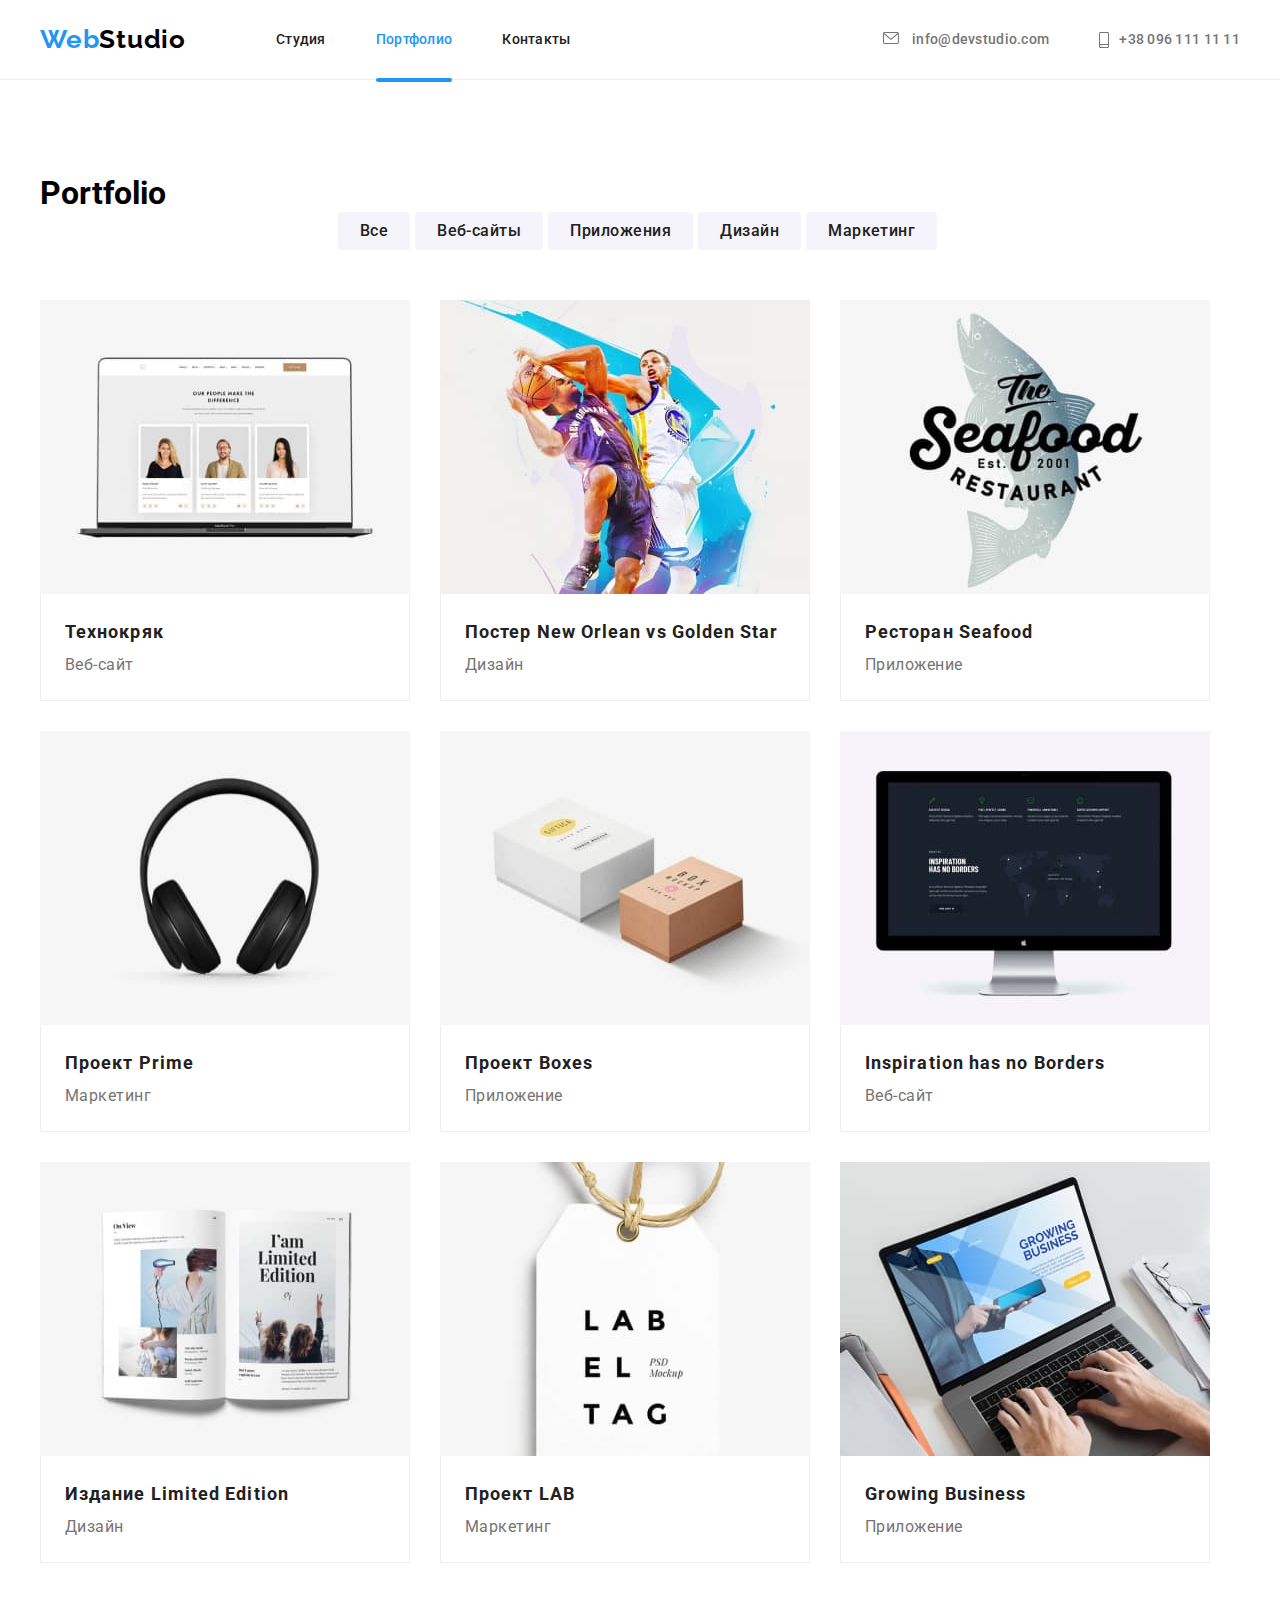
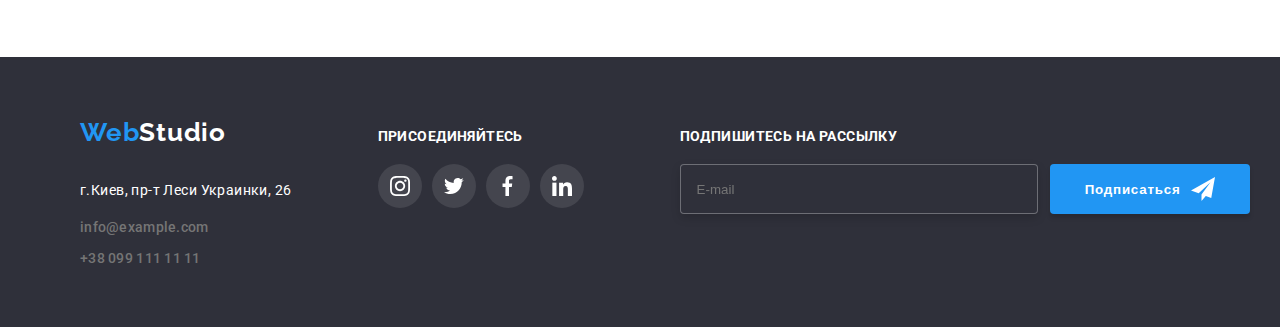
==== portfolio.html @ 1790fd7d "hw-7" ====
<!DOCTYPE html>
<html lang="ru">

<head>
    <meta charset="UTF-8">
    <meta http-equiv="X-UA-Compatible" content="IE=edge">
    <meta name="viewport" content="width=device-width, initial-scale=1.0">
    <title>Portfolio</title>
    <link rel="preconnect" href="https://fonts.gstatic.com">
    <link href="https://fonts.googleapis.com/css2?family=Raleway:wght@700&family=Roboto:wght@400;500;700&display=swap"
        rel="stylesheet">
    <link rel="stylesheet" href="https://cdnjs.cloudflare.com/ajax/libs/modern-normalize/1.1.0/modern-normalize.min.css"
        integrity="sha512-wpPYUAdjBVSE4KJnH1VR1HeZfpl1ub8YT/NKx4PuQ5NmX2tKuGu6U/JRp5y+Y8XG2tV+wKQpNHVUX03MfMFn9Q=="
        crossorigin="anonymous" referrerpolicy="no-referrer" />
    <link rel="stylesheet" href="./css/styles.css">

</head>

<body>
    <!--HEADER-->
    <header class="page-header">
        <div class="container header-container">
            <nav class="navigation">
                <a class="logo link" href="./">Web<span class="logo-header-part-2">Studio</span>
                </a>

                <ul class="menu-list list">
                    <li class="menu-item">
                        <a class="menu-link link" href="./index.html">Студия</a>
                    </li>

                    <li class="menu-item">
                        <a class="menu-link current link" href="./">Портфолио</a>
                    </li>

                    <li class="menu-item">
                        <a class="menu-link link" href="./">Контакты</a>
                    </li>
                </ul>
            </nav>


            <ul class="menu-list list">
                <li class="menu-item">
                    <a class="mail-link link" href="mailto:info@devstudio.com">
                        <svg class="mail-link-svg" width=16px height=12px>
                            <use href="./images/sprite.svg#icon-hr-envelope">
                            </use>
                        </svg> info@devstudio.com
                    </a>
                </li>

                <li class="menu-item">
                    <a class="tel-link link" href="tel:+380961111111">
                        <svg class="tel-link-svg" width=10px height=16px>
                            <use href="./images/sprite.svg#icon-hr-smartphone">
                            </use>
                        </svg>+38 096 111 11 11
                    </a>
                </li>
            </ul>
        </div>
    </header>

    <main>

        <section class="portfolio">
            <div class="container">
                <h1 class="visually hidden">Portfolio</h1>
                <div class="portfolio-buttons">
                    <ul class="portfolio-buttons-all list">
                        <li>
                            <button class="porfolio-buttons-item" type="button">Все
                            </button>
                        </li>

                        <li>
                            <button class="porfolio-buttons-item" type="button">Веб-сайты
                            </button>
                        </li>

                        <li>
                            <button class="porfolio-buttons-item" type="button">Приложения
                            </button>
                        </li>

                        <li>
                            <button class="porfolio-buttons-item" type="button">Дизайн
                            </button>
                        </li>

                        <li>
                            <button class="porfolio-buttons-item" type="button">Маркетинг
                            </button>
                        </li>

                    </ul>
                </div>

                <div class="portfolio-projects">
                    <ul class="portfolio-projects-all list">
                        <li class="portfolio-projects-item">
                            <a href="#" class="portfolio-projects-link link">
                                <div class="portfolio-projects-img-wrapper">
                                    <img src="./images/portfolio-1.jpg" alt="Веб-сайт Технокряк (фото троих учасников команды отображается на экране 
                                    планшета)" width="370" height="294">
                                    <p class="overlay">Научно-технологический комплекс, охватывающий все процессы от
                                        фундаментальных научных исследований, опытного производства
                                        до реализации.
                                    </p>
                                </div>
                                <div class="portfolio-text">
                                    <h2 class="portfolio-name">Технокряк</h2>
                                    <p class="portfolio-type">Веб-сайт</p>
                                </div>
                            </a>
                        </li>

                        <li class="portfolio-projects-item">
                            <a href="#" class="portfolio-projects-link link">
                                <div class="portfolio-projects-img-wrapper">
                                    <img src="./images/portfolio-2.jpg" alt="Постер New Orlean vs Golden Star - 
                                    два игрока играют в баскетбол" width="370" height="294">
                                    <p class="overlay">The Golden State Warriors swept the New Orleans Pelicans in the
                                        first round of the playoffs, defeated Memphis Grizzlies in six games
                                        in the second round, and dispatched Houston Rockets in five games
                                        in the Western Conference Finals. The Warriors advanced to their
                                        first NBA Finals since 1975.
                                    </p>
                                </div>
                                <div class="portfolio-text">
                                    <h2 class="portfolio-name">Постер New Orlean vs Golden Star</h2>
                                    <p class="portfolio-type">Дизайн</p>
                                </div>
                            </a>
                        </li>

                        <li class="portfolio-projects-item">
                            <a href="#" class="portfolio-projects-link link">
                                <div class="portfolio-projects-img-wrapper">
                                    <img src="./images/portfolio-3.jpg" alt="Логотип ресторана Seafood - рыба с надписью названия 
                                    ресторана" width="370" height="294">
                                    <p class="overlay"> Welcome to Egersund Seafood.
                                        Egersund Group is one of the largest fish companies in
                                        Norway. We work since 1921, and the first delivery of fish to
                                        Ukraine took place in 1996.
                                    </p>
                                </div>
                                <div class="portfolio-text">
                                    <h2 class="portfolio-name">Ресторан Seafood</h2>
                                    <p class="portfolio-type">Приложение</p>
                                </div>
                            </a>
                        </li>

                        <li class="portfolio-projects-item">
                            <a href="#" class="portfolio-projects-link link">
                                <div class="portfolio-projects-img-wrapper">
                                    <img src="./images/portfolio-4.jpg" alt="Черные наушники" width="370" height="294">
                                    <p class="overlay">The word prime can be used to describe something
                                        as the most important or most relevant among other similar things,
                                        like a prime example or a prime suspect.
                                    </p>
                                </div>
                                <div class="portfolio-text">
                                    <h2 class="portfolio-name">Проект Prime</h2>
                                    <p class="portfolio-type">Маркетинг</p>
                                </div>
                            </a>
                        </li>

                        <li class="portfolio-projects-item">
                            <a href="#" class="portfolio-projects-link link">
                                <div class="portfolio-projects-img-wrapper">
                                    <img src="./images/portfolio-5.jpg" alt="Две коробки с надписями" width="370"
                                        height="294">
                                    <p class="overlay"> A box (plural: boxes) is a type of container or rectangular
                                        prism used for the storage or transportation of its contents.
                                        The size of a box may vary, from the very smallest (such as a matchbox) to
                                        the size of a large appliance, and can be used for a variety of purposes
                                        ranging from the functional to the decorative.
                                        Boxes may be made of a variety of typically durable materials, such as wood
                                        and metal, though common non-durable materials include corrugated fiberboard
                                        and paperboard. Corrugated metal boxes are commonly used as shipping containers.
                                        Boxes made of cardboard can be degraded and therefore are not bad for the
                                        environment.
                                    </p>
                                </div>
                                <div class="portfolio-text">
                                    <h2 class="portfolio-name">Проект Boxes</h2>
                                    <p class="portfolio-type">Приложение</p>
                                </div>
                            </a>
                        </li>

                        <li class="portfolio-projects-item">
                            <a href="#" class="portfolio-projects-link link">
                                <div class="portfolio-projects-img-wrapper">
                                    <img src="./images/portfolio-6.jpg" alt="Страница сайта Inspiration has no Borders
                                        на макбуке" width="370" height="294">
                                    <p class="overlay">Inspiration (noun) - someone or something that gives you ideas
                                        for
                                        doing something. She has been an inspiration to us all (= a good example for
                                        all).

                                    </p>
                                </div>
                                <div class=" portfolio-text">
                                    <h2 class="portfolio-name">Inspiration has no Borders</h2>
                                    <p class="portfolio-type">Веб-сайт</p>
                                </div>
                            </a>
                        </li>

                        <li class="portfolio-projects-item">
                            <a href="#" class="portfolio-projects-link link">
                                <div class="portfolio-projects-img-wrapper">
                                    <img src="./images/portfolio-7.jpg" alt="Разворот журнала с надписью 
                                        I'm Limited Edition" width="370" height="294">
                                    <p class="overlay">Limited edition — ограниченная серия,
                                        лимитированная серия (limited series). Лимитированное издание, ограниченное
                                        издание, лимитированный тираж, ограниченный выпуск, ограниченный тираж (limited
                                        circulation)
                                    </p>
                                </div>
                                <div class="portfolio-text">
                                    <h2 class="portfolio-name">Издание Limited Edition</h2>
                                    <p class="portfolio-type">Дизайн</p>
                                </div>
                            </a>
                        </li>

                        <li class="portfolio-projects-item">
                            <a href="#" class="portfolio-projects-link link">
                                <div class="portfolio-projects-img-wrapper">
                                    <img src="./images/portfolio-8.jpg" alt="Ярлык крупным планом з надписью 
                                        LAB EL TAG" width="370" height="294">
                                    <p class="overlay">LAB — аббревиатура названия двух разных (хотя и похожих) цветовых
                                        пространств. Более известным и распространенным
                                        является CIELAB (точнее, CIE 1976 L*a*b*), другим — Hunter Lab (точнее, Hunter
                                        L, a,
                                        b). Таким образом, Lab — это
                                        неформальная аббревиатура, не определяющая цветовое пространство однозначно.
                                        Чаще
                                        всего, говоря о пространстве Lab,
                                        подразумевают CIELAB.
                                    </p>
                                </div>
                                <div class="portfolio-text">
                                    <h2 class="portfolio-name">Проект LAB</h2>
                                    <p class="portfolio-type">Маркетинг</p>
                                </div>
                            </a>
                        </li>

                        <li class="portfolio-projects-item">
                            <a href="#" class="portfolio-projects-link link">
                                <div class="portfolio-projects-img-wrapper">
                                    <img src="./images/portfolio-9.jpg" alt="Набор текста на клавиатуре ноутбука, на экране - страница сайта 
                                        Growing Business" width="370" height="294">
                                    <p class="overlay"> 8 ways to grow your business
                                        Generating new business by growing your customer base is important to your
                                        business
                                        success. However, it can sometimes be very challenging.
                                        Here are some practical tips to help you grow your customer base.<br />
                                        1. Get to know your customers<br />
                                        2. Offer great customer service<br />
                                        3. Nurture existing customers and look for new opportunities<br />
                                        4. Use social <br />
                                        5. Attend networking events<br />
                                        6. Host events<br />
                                        7. Give back to your community<br />
                                        8. Measure what works and refine your approach as you go
                                    </p>
                                </div>
                                <div class="portfolio-text">
                                    <h2 class="portfolio-name">Growing Business</h2>
                                    <p class="portfolio-type">Приложение</p>
                                </div>
                            </a>
                        </li>
                    </ul>
                </div>
            </div>
        </section>

        </section>

    </main>

    <!--FOOTER-->
    <footer class="page-footer">
        <div class="footer">
            <div class="footer-container">
                <a class="logo-footer link" href="./index.html">Web<span class="logo-footer-part-2">Studio</span>
                </a>
                <address>
                    <ul class="menu-footer list">
                        <li class="menu-footer-item">
                            <a class="address-link link" href="https://goo.gl/maps/Fgwvw3FV3BkWmxrF7" target="blank"
                                rel="noopener noreferrer">
                                г.Киев, пр-т Леси Украинки, 26
                            </a>
                        </li>

                        <li class="menu-footer-item">
                            <a class="mail-link link" href="mailto:info@example.com">info@example.com
                            </a>
                        </li>

                        <li class="menu-footer-item">
                            <a class="tel-link link" href="tel:+380991111111">+38 099 111 11 11
                            </a>
                        </li>

                    </ul>
                </address>
            </div>

            <div class="footer-social">
                <h2 class="footer-social-list-title">Присоединяйтесь</h2>
                <ul class="footer-social-list list">
                    <li class="footer-social-list-item">
                        <a href="" class="footer-social-list-icon">
                            <svg class="footer-icon" width="20px" height="20px">
                                <use href="./images/sprite.svg#icon-instagram">
                                </use>
                            </svg>
                        </a>
                    </li>
                    <li class="footer-social-list-item">
                        <a href="" class="footer-social-list-icon">
                            <svg class="footer-icon" width="20px" height="20px">
                                <use href="./images/sprite.svg#icon-twitter">
                                </use>
                            </svg>
                        </a>
                    </li>
                    <li class="footer-social-list-item">
                        <a href="" class="footer-social-list-icon">
                            <svg class="footer-icon" width="20px" height="20px">
                                <use href="./images/sprite.svg#icon-facebook">
                                </use>
                            </svg>
                        </a>
                    </li>
                    <li class="footer-social-list-item">
                        <a href="" class="footer-social-list-icon">
                            <svg class="footer-icon" width="20px" height="20px">
                                <use href="./images/sprite.svg#icon-linkedin">
                                </use>
                            </svg>
                        </a>
                    </li>
                </ul>
            </div>

            <div class="footer-form-holder">
                <p class="footer-form-title">Подпишитесь на рассылку</p>
                <form class="footer-form">
                    <input type="email" class="footer-form-input" name="user-email" placeholder="E-mail" required="">
                    <button type="submit" class="footer-form-btn">Подписаться
                        <svg class="footer-form-icon">
                            <use href="./images/sprite.svg#icon-send">
                            </use>
                        </svg>
                    </button>
                </form>
            </div>
        </div>

    </footer>


</body>

</html>
---- css/styles.css ----
:root {
  --main-font: "Roboto", sans-serif;
  --secondary-font: "Raleway", sans-serif;
  --accent-color: #2196F3; 
  --main-text-color: #212121;
  --secondary-text-color: #757575;
  --accent-text-color: #ffffff;
  --background-color: #2F303A;
  --secondary-background-color: #F5F4FA;
}

h1,
h2,
h3,
h4,
h5,
h6,
p {
margin-top: 0;
margin-bottom: 0;
}

ul,
ol {
margin-top: 0;
margin-bottom: 0;
padding-left: 0;
}

img {
display: block;
max-width: 100%;
}

.list{
list-style: none;
}
.link{
text-decoration: none;
}


.container {
width: 1200px;
margin: 0 auto;
padding-left: 15px;
padding-right: 15px;
}

.visually-hidden{
  position: absolute !important;
  clip: rect(1px 1px 1px 1px);
  clip: rect(1px 1px 1px 1px);
  padding: 0 !important;
  border: 0 !important;
  height: 1px !important;
  width: 1px !important;
  overflow: hidden;
}
/*=========== HEADER =========*/
body {
font-family: var(--main-font);
margin: 0;
}
.page-header{
padding-top: 24px;
padding-bottom: 24px;
border-bottom: 1px solid #EEEEEE;
}
.header-container{
display: flex;
align-items: center;
}
.navigation{
display: flex;
align-items: center;
}
.logo{
font-family: var(--secondary-font);
font-weight: bold;
font-size: 26px;
line-height: 1.2;
letter-spacing: 0.03em;
color: var(--accent-color);
margin-right: 90px;

animation-duration: 1000ms;
}
.logo-header-part-2{
color: #000000;
}
.menu-link{
font-family: var(--main-font);
font-weight: 500;
font-size: 14px;
line-height: 1.14;
letter-spacing: 0.02em;
color: var(--main-text-color);
transition: color 250ms;
transition-timing-function: cubic-bezier(0.4, 0, 0.2, 1);
}
.menu-link.current {
color: var(--accent-color);
position: relative;
}
.menu-link.current::after{
display: block;
content: "";
width: 100%;
height: 4px;
background-color: var(--accent-color);
border-radius: 2px;
position: absolute;
bottom: -34px;
cursor: pointer;
}
.menu-link:hover,
.menu-link:focus {
color: var(--accent-color);
}
.menu-link{
display: flex;
align-items: center;
}

.menu-list{
display: flex;
align-items: center;
margin-left: auto;
} 
.menu-item:not(:last-child){
margin-right: 50px;
}
.menu-item{
display: flex;
align-items: center;
}
.mail-link{
font-family: var(--main-font);
font-weight: 500;
font-size: 14px;
line-height: 1.14;
letter-spacing: 0.02em;
color: var(--secondary-text-color);
transition: color 250ms;
transition-timing-function: cubic-bezier(0.4, 0, 0.2, 1);

}
.mail-link:hover,
.mail-link:focus{
color: var(--accent-color);
}
.tel-link{
font-family: var(--main-font);
font-weight: 500;
font-size: 14px;
line-height: 1.14;
letter-spacing: 0.02em;
color: var(--secondary-text-color);
text-align: center;
display: flex;
transition: color 250ms;
transition-timing-function: cubic-bezier(0.4, 0, 0.2, 1);
}
}
.tel-link:hover,
.tel-link:focus{
color: var(--accent-color);
}
.mail-link-svg:hover,
.mail-link-svg:focus,
.tel-link-svg:hover,
.tel-link-svg:focus{
fill: var(--accent-color);
}
.mail-link-svg{

fill: currentColor;
margin-right: 10px;
}
.tel-link-svg{
padding: 0;
border: 0;
fill: currentColor;
margin-right: 10px;
}
/*=========== END HEADER =========*/



/*=========== HERO =========*/
.hero{
background-color: #212121;
background-image: linear-gradient(
  rgba(47, 48, 58, 0.4),
  rgba(47, 48, 58, 0.4)
  ), 
  url("../images/hero-bg.jpg");

background-size: cover;
text-align: center;
padding-top: 200px;
padding-bottom: 200px;
max-width: 2000px;
margin: auto
}
.hero-title{
width: 696px;
margin: 0 auto;
margin-bottom: 42px;
font-weight: 900;
font-size: 44px;
line-height: 1.36;
text-align: center;
letter-spacing: 0.06em;
text-transform: uppercase;
color: var(--accent-text-color);
}
.modal-btn{
background-color: var(--accent-color);
font-family: var(--main-font);
font-weight: bold;
font-size: 16px;
line-height: 1.88;
letter-spacing: 0.06em;
color: var(--accent-text-color);
cursor: pointer;
width: 200px;
padding: 12px 0;
border: none;
border-radius: 6px;
filter: drop-shadow(0px 4px 4px rgba(0, 0, 0, 0.25));

animation-duration: 1000ms;
}
/*=========== END HERO =========*/



/*=========== FEATURES =========*/
.our-features{
padding-top: 94px;
padding-bottom: 94px;
margin: auto;
} 
.our-features-all{
display: flex;
}
.our-features-item{
display: list-item;
}
.our-features-item:not(:last-child){
margin-right: 30px;
}
.our-features-title{
font-family: var(--main-font);
font-weight: bold;
font-size: 14px;
line-height: 1.14;
letter-spacing: 0.03em;
text-transform: uppercase;
color: var(--main-text-color);
margin-bottom: 20px;
}
.our-features-description{
font-family: var(--main-font);
font-size: 14px;
line-height: 1.72;
letter-spacing: 0.03em;
color: var(--secondary-text-color);
flex-basis: calc((100% - 120px) / 4);
}
.our-features-container{
display: flex;
align-items: center;
justify-content: center;
height: 120px;
width: 270px;
text-align: center;
margin-bottom: 30px;
background-color: var(--secondary-background-color);
}
.our-features-svg{
  width: 70px;
  height: 70px;
}
/*=========== END FEATURES =========*/


/*=========== WHAT WE DO =========*/
.what-we-do-container{
padding-bottom: 94px;
margin:auto;
position: relative;
}
.what-we-do-all{
display: flex;
flex-wrap: wrap;
justify-content: space-between;
}
.what-we-do-title{
font-family: var(--main-font);
font-weight: bold;
font-size: 36px;
line-height: 1.67;
text-align: center;
letter-spacing: 0.03em;
color: var(--main-text-color);
margin-bottom: 56px;
}
.what-we-do-item{
position: relative;
}
.what-we-do-description{
position: absolute;
bottom: 0px;
width: 100%;
height: 70px;
display: flex;
align-items: center;
justify-content: center;

font-family: var(--main-font);
font-style: normal;
font-weight: bold;
font-size: 14px;
line-height: 16px;
text-align: center;
letter-spacing: 0.03em;
text-transform: uppercase;
color: var(--accent-text-color);
background: rgba(47, 48, 58, 0.8);
}
/*=========== END WHAT WE DO =========*/


/*=========== TEAM =========*/
.our-team-container{
background-color: var(--secondary-background-color);
text-align: center;
padding-top: 94px;
padding-bottom: 94px;
margin: auto;
}
.our-team-all{
display: flex;
}
.our-team-item:not(:last-child){
margin-right: 30px;
}
.our-team-title{
font-family: var(--main-font);
font-weight: bold;
font-size: 36px;
line-height: 1.67;
text-align: center;
letter-spacing: 0.03em;
color: var(--main-text-color);
margin-bottom: 56px;
}
.our-team-name{
font-family: var(--main-font);
font-weight: 500;
font-size: 16px;
line-height: 1.18;
letter-spacing: 0.03em;
color: var(--main-text-color);
margin-top: 30px;
margin-bottom: 15px;
}
.our-team-position{
font-family: var(--main-font);
font-weight: normal;
font-size: 16px;
line-height: 1.18;
letter-spacing: 0.03em;
color: var(--secondary-text-color);
margin-bottom: 20px;
}

.our-team-card{
background-color: #ffffff;
box-shadow: 0px 1px 3px rgba(0, 0, 0, 0.12), 0px 1px 1px rgba(0, 0, 0, 0.14), 0px 2px 1px rgba(0, 0, 0, 0.2);
border-radius: 0px 0px 4px 4px;
}

.team-social-list{
display: flex;
justify-content: space-between;
padding-left: 38px;
padding-right: 38px;
padding-bottom: 38px;
}
.team-social-list-item{
}

.team-social-list-icon{
width: 20px;
height: 20px;
fill: var(--secondary-text-color);
transition: fill 250ms cubic-bezier(0.4, 0, 0.2, 1);
}
.team-social-list-link{
display: flex;
align-items: center;
justify-content: center;
width: 44px;
height: 44px;
border-radius: 50%;
transition: color 250ms cubic-bezier(0.4, 0, 0.2, 1);
}
.team-social-list-link:hover .team-social-list-icon,
.team-social-list-link:focus .team-social-list-icon{
fill: #ffffff;
background-color: var(--accent-color);
transition: background-color 250ms cubic-bezier(0.4, 0, 0.2, 1);
}
.team-social-list-link:hover,
.team-social-list-link:focus{
background-color: var(--accent-color);
transition: background-color 250ms cubic-bezier(0.4, 0, 0.2, 1);
}
/*=========== END TEAM =========*/

/*=========== CLIENTS =========*/
.clients-container{
margin-bottom: 96px;
}
.clients-all-list{
display: flex;
flex-wrap: wrap;
justify-content: space-between;
}
.clients-title{
font-family: var(--main-font);
font-weight: bold;
font-size: 36px;
line-height: 1.67;
text-align: center;
letter-spacing: 0.03em;
color: var(--main-text-color);
margin-top: 94px;
margin-bottom: 56px;
}
.clients-item{
justify-content: center;
align-items: center;
width: 170px;
height: 92px;
border: 1px solid #AFB1B8;
border-radius: 4px;
cursor: pointer;

transition: border 250ms cubic-bezier(0.4, 0, 0.2, 1),
fill 250ms cubic-bezier(0.4, 0, 0.2, 1);
}
.clients-link{
display: flex;
justify-content: center;
align-items: center;
width: 170px;
height: 92px;
}
.clients-svg{
fill: var(--secondary-text-color);
transition: transform 500ms linear;
transition-timing-function: cubic-bezier(0.4, 0, 0.2, 1);
}

.clients-item:hover .clients-svg,
.clients-item:focus .clients-svg{
fill: var(--accent-color);
}
.clients-item:hover,
.clients-item:focus{
border-color: var(--accent-color);

}
/*=========== END CLIENTS =========*/


/*=========== FOOTER =========*/
.page-footer{
background-color: var(--background-color);
padding-top: 60px;
padding-bottom: 60px;
margin: auto;
}

.footer-menu{
align-items: center;
}

.logo-footer{
margin-bottom: 30px;
display: block;
font-family: var(--secondary-font);
font-weight: bold;
font-size: 26px;
line-height: 1.2;
letter-spacing: 0.03em;
color: var(--accent-color);
}
.logo-footer-part-2 {
color: var(--accent-text-color);
}
.address-link{
font-family: var(--main-font);
font-style: normal;
font-weight: normal;
font-size: 14px;
line-height: 1.72;
letter-spacing: 0.03em;
color: var(--accent-text-color);
transition: color 250ms;
transition-timing-function: cubic-bezier(0.4, 0, 0.2, 1);
}
.address-link:hover,
.address-link:focus{
color: var(--accent-color);
}
.mail-link{
font-family: var(--main-font);
font-weight: 500;
font-style: normal;
font-size: 14px;
line-height: 1.14;
letter-spacing: 0.02em;
color: var(--secondary-text-color);
transition: color 250ms;
transition-timing-function: cubic-bezier(0.4, 0, 0.2, 1);
}
.mail-link:hover,
.mail-link:focus{
color: var(--accent-color);
}
.tel-link{
font-family: var(--main-font);
font-style: normal;
font-weight: 500;
font-size: 14px;
line-height: 1.14;
letter-spacing: 0.02em;
color: var(--secondary-text-color);
transition: color 250ms;
transition-timing-function: cubic-bezier(0.4, 0, 0.2, 1);
}
.tel-link:hover,
.tel-link:focus{
color: var(--accent-color); 
}
.menu-footer-item:not(:last-child){
margin-bottom: 15px;
}
.footer{
display: flex;
margin-left: 80px;
align-items: baseline;
}
.footer-social{
margin-left: 86px;
}
.footer-social-list-title{
font-weight: bold;
font-size: 14px;
line-height: 16px;
letter-spacing: 0.03em;
text-transform: uppercase;
color: var(--accent-text-color);
margin-bottom: 20px;
}
.footer-social-list{
display: flex;
}
.footer-social-list-item{
margin-right: 10px;
}
.footer-social-list-icon{
display: flex;
justify-content: center;
align-items: center;
width: 44px;
height: 44px;
border-radius: 50%;
color: var(--accent-text-color);
background-color: rgba(255, 255, 255, 0.1);
}
.footer-icon{
fill: currentColor;
}
.footer-social-list-icon:hover,
.footer-social-list-icon:focus{
fill: var(--accent-text-color);
background-color: var(--accent-color);
transition: background-color 250ms cubic-bezier(0.4, 0, 0.2, 1);
}
.footer-form{
display: flex;
margin-left: 86px;
}
.footer-form-title{
align-items: center;
font-weight: bold;
font-size: 14px;
line-height: 16px;
letter-spacing: 0.03em;
text-transform: uppercase;
color: var(--accent-text-color);
margin-bottom: 20px;
margin-left: 86px;
}
/*.footer-form-holder {
display: flex;
justify-content: space-between;
}

.footer-form-holder {
margin-left: 70px;
}*/

.footer-form-input {
width: 358px;
height: 50px;
border: 1px solid rgba(255, 255, 255, 0.3);
box-sizing: border-box;
filter: drop-shadow(0px 4px 4px rgba(0, 0, 0, 0.15));
border-radius: 4px;
background-color: var(--background-color);
padding-left: 16px;
color: var(--accent-text-color);
}
.footer-form-btn {
display: flex;
width: 200px;
height: 50px;
background: var(--accent-color);
box-shadow: 0px 4px 4px rgb(0 0 0 / 15%);
border-radius: 4px;
border: transparent;
align-items: center;
text-align: center;
justify-content: center;
letter-spacing: 0.06em;
font-weight: bold;
color: var(--accent-text-color);
margin-left: 12px;
}
.footer-form-icon {
width: 24px;
height: 24px;
margin-left: 10px;
}
/*=========== END FOOTER =========*/

/*=========== PORTFOLIO =========*/
.portfolio{
padding-top: 94px;
padding-bottom: 94px;
}
.portfolio-projects{
max-width: 1600px;
margin: auto;
}
.portfolio-buttons{
padding-bottom: 50px;
margin: auto;
}
.portfolio-buttons-all{
display: flex;
justify-content: center;
}
.porfolio-buttons-item{
background-color: var(--secondary-background-color);
font-family: var(--main-font);
font-style: normal;
font-weight: 500;
font-size: 16px;
line-height: 26px;
text-align: center;
letter-spacing: 0.03em;
color: var(--main-text-color);
cursor: pointer;
margin-right: 5px;
border: none;
border-radius: 4px;
padding: 6px 22px;

transition: color 250ms cubic-bezier(0.4, 0, 0.2, 1),
;
}
.porfolio-buttons-item:not(:last-child){
margin-right: 5px;
}
.porfolio-buttons-item.current{
color: var(--accent-color); 
}
.porfolio-buttons-item:hover,
.porfolio-buttons-item:focus{
background-color: var(--accent-color);
color: var(--accent-text-color);
box-shadow: 0px 3px 1px rgba(0, 0, 0, 0.1), 0px 1px 2px rgba(0, 0, 0, 0.08), 0px 2px 2px rgba(0, 0, 0, 0.12);

transition: background-color 250ms cubic-bezier(0.4, 0, 0.2, 1),
color 250ms cubic-bezier(0.4, 0, 0.2, 1);
}
.portfolio-name{
font-family: var(--main-font);
font-style: normal;
font-weight: bold;
font-size: 18px;
line-height: 36px;
letter-spacing: 0.06em;
color: var(--main-text-color);
}
.portfolio-type{
font-family: var(--main-font);
font-style: normal;
font-weight: normal;
font-size: 16px;
line-height: 30px;
letter-spacing: 0.03em;
color: var(--secondary-text-color);
}
.portfolio-projects-all{
display: flex;
flex-wrap: wrap;
margin-left: -30px;
margin-top: -30px;
}
.portfolio-projects-item{
flex-basis: calc ((100% - 90px) / 3);
margin-left: 30px;
margin-top: 30px;
}
.portfolio-text{
padding-top: 20px;
padding-bottom: 20px;
padding-left: 24px;
padding-right: 24px;
border: 1px solid #EEEEEE;
border-top: none;
}
.portfolio-projects-item:hover{
box-shadow: 0px 1px 1px rgba(0, 0, 0, 0.12), 0px 4px 4px rgba(0, 0, 0, 0.06), 1px 4px 6px rgba(0, 0, 0, 0.16);
cursor: pointer;
}
.portfolio-projects-link{
display: block;
}
.portfolio-projects-img-wrapper{
position: relative;
overflow: hidden;
}
.overlay{
background-color: rgba(33, 150, 243, 0.9);
font-family: Roboto;
font-size: 18px;
line-height: 28px;
letter-spacing: 0.03em;
color: var(--accent-text-color);

position: absolute;
overflow: auto;
opacity: 0;
top: 0;
left: 0;
width: 100%;
height: 100%;
padding: 64px 24px 64px 24px;

transform: translateY(100%);
transition: transform 250ms;
transition-timing-function: cubic-bezier(0.4, 0, 0.2, 1);
}

.portfolio-projects-link:hover .overlay
.portfolio-projects-link:focus .overlay{
transform: translateY(0);
opacity: 1;
}
.portfolio-projects-link:hover .overlay{
transform: translateY(0);
opacity: 1;
}
/*=========== END PORTFOLIO =========*/

/*=========== BACKDROP =========*/

.backdrop{
position: fixed;
top: 0;
left: 0;
width: 100vw;
height: 100vh;
background-color: rgba(0, 0, 0, 0.5);

opacity: 1;
visibility: visible;
pointer-events: auto;

transition: opacity 250ms linear, 
            visibility 250ms linear;
}

.modal{
position: absolute;
left: 50%;
top: 50%;
width: 528px;
background-color: var(--accent-text-color);
transform: translate(-50%, -50%);
border-radius: 4px;
padding: 40px;
box-shadow: 0px 1px 3px rgb(0 0 0 / 12%), 
            0px 1px 1px rgb(0 0 0 / 14%), 
            0px 2px 1px rgb(0 0 0 / 20%);

}
.close-btn{
position: absolute;
top: 8px;
right: 8px;
width: 30px;
height: 30px;
padding: 0;
border-radius: 50%;
border: 1px solid rgba(0, 0, 0, 0.1);
background-color: transparent;
cursor: pointer;
padding: 0;
}
.close-btn:hover{
fill: var(--accent-color);
}
.is-hidden{
opacity: 0;
visibility: hidden;
pointer-events: none;
}
/*=========== END BACKDROP =========*/

/*=========== MODAL FORM =========*/
.modal-form{
display: flex;
flex-direction: column;
}
.modal-form-head{
font-weight: 700;
font-size: 20px;
text-align: center;
margin-bottom: 30px;
}
.modal-form-field{
position: relative;
font-weight: 400;
font-size: 12px;
color: #757575;
margin-bottom: 16px;
}
.field-title{
margin-bottom: 6px;
}
.modal-form-input-wrapper{
position: relative;
margin-top: 4px;
}
.modal-form-input{
box-sizing: border-box;
width: 100%;
height: 40px;
border: 1px solid rgba(33, 33, 33, 0.2);
border-radius: 4px;
margin-bottom: 8px;
padding-left: 42px;
transition: border-color 250ms linear;
font-size: 12px;
color: #757575;
}
.modal-form-input:focus{
border-color: var(--accent-color);
outline: none;
cursor: pointer;
}
.modal-form-icon{
position: absolute;
top: 50%;
left: 12px;
transform: translateY(-50%);
display: block;
transition: background-color 250ms linear;
}
.modal-form-input:focus + .modal-form-icon{
fill: var(--accent-color)
} 
.modal-form-message{
box-sizing: border-box;
width: 100%;
height: 120px;
border: 1px solid rgba(33, 33, 33, 0.2);
border-radius: 4px;
padding: 12px 16px;
resize: none;
}
.modal-form-message:focus{
outline: none;
border-color: var(--accent-color);
transition: background-color 250ms linear;
}
.modal-form-message::placeholder{
font-family: var(--main-font);
color: rgba(117, 117, 117, 0.5);
}

.modal-form-checkbox:checked + .modal-form-checkbox-label::before{
background-color: var(--accent-color);
background-image: url("../images/input-check.svg");
background-position: center;
background-repeat: no-repeat;
border-radius: 2px;
}
.modal-form-checkbox:focus + .modal-form-checkbox-label::before{
border: 2px solid var(--accent-color);
border-radius: 2px;
}
.modal-form-checkbox-label{
display: flex;
align-items: center;
justify-content: center;
font-family: var(--main-font);
font-weight: 400;
line-height: 1.71;
letter-spacing: 0.03em;
font-size: 14px;
color: var(--secondary-text-color);
margin-bottom: 20px;
background-position: center;
background-size: cover;
background-repeat: no-repeat;
}
.modal-form-checkbox-label::before{
display: block;
content: "";
width: 16px;
height: 15px;
border-radius: 2px;
border: 2px solid #212121;
margin-right: 8px;
cursor: pointer;
}
.accept-policy{
font-weight: 400;
line-height: 1.71;
letter-spacing: 0.03em;
font-size: 14px;
color: var(--secondary-text-color);
display: flex;
align-items: center;
justify-content: center;
margin-bottom: 20px;
background-position: center;
background-size: cover;
background-repeat: no-repeat;
}
.modal-form-label-link {
line-height: 1.71;
letter-spacing: 0.03em;
text-decoration-line: underline;
color: var(--accent-color);
}
.modal-form-btn{
align-items: center;
width: 200px;
height: 50px;
background-color: var(--accent-color);
font-family: var(--main-font);
font-weight: bold;
font-size: 16px;
line-height: 1.88;
letter-spacing: 0.06em;
color: var(--accent-text-color);
cursor: pointer;
border: none;
border-radius: 4px;
margin: 0 auto;
}
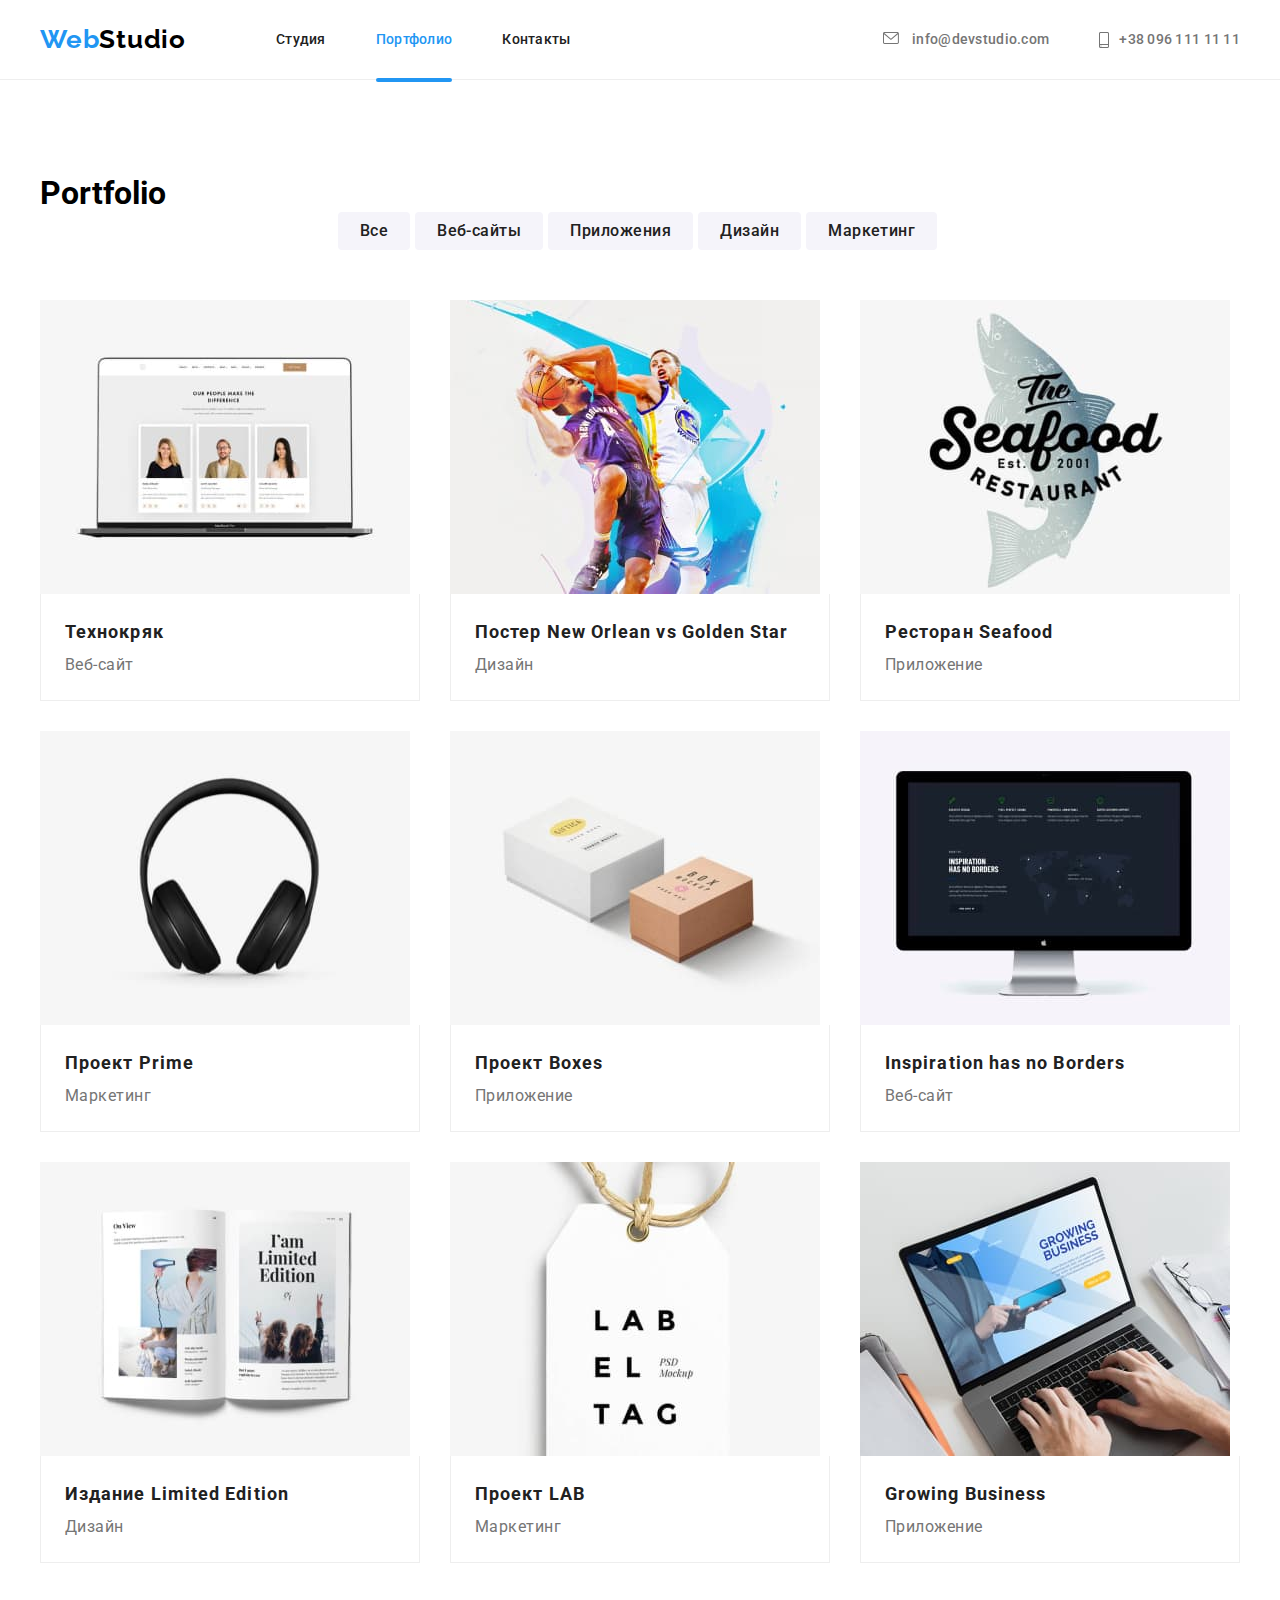
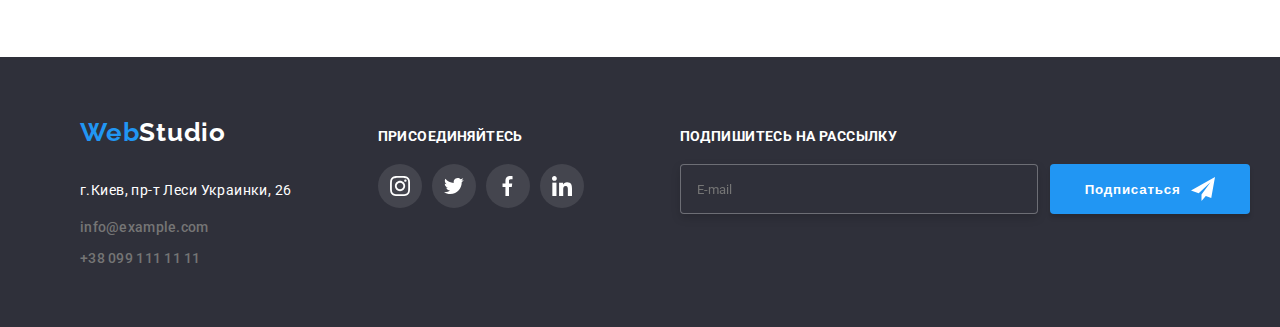
==== commit c8cbf026: "scss" ====
--- a/portfolio.html
+++ b/portfolio.html
@@ -12,7 +12,7 @@
     <link rel="stylesheet" href="https://cdnjs.cloudflare.com/ajax/libs/modern-normalize/1.1.0/modern-normalize.min.css"
         integrity="sha512-wpPYUAdjBVSE4KJnH1VR1HeZfpl1ub8YT/NKx4PuQ5NmX2tKuGu6U/JRp5y+Y8XG2tV+wKQpNHVUX03MfMFn9Q=="
         crossorigin="anonymous" referrerpolicy="no-referrer" />
-    <link rel="stylesheet" href="./css/styles.css">
+    <link rel="stylesheet" href="./css/main.min.css">
 
 </head>
 
--- a/css/main.min.css
+++ b/css/main.min.css
@@ -0,0 +1,3 @@
+:root{--main-font: "Roboto", sans-serif;--secondary-font: "Raleway", sans-serif;--accent-color: #2196F3;--main-text-color: #212121;--secondary-text-color: #757575;--accent-text-color: #ffffff;--background-color: #2F303A;--secondary-background-color: #F5F4FA}.visually-hidden{position:absolute !important;clip:rect(1px 1px 1px 1px);clip:rect(1px 1px 1px 1px);padding:0 !important;border:0 !important;height:1px !important;width:1px !important;overflow:hidden}h1,h2,h3,h4,h5,h6,p{margin-top:0;margin-bottom:0}ul,ol{margin-top:0;margin-bottom:0;padding-left:0}img{display:block;max-width:100%}.list{list-style:none}.link{text-decoration:none}body{font-family:var(--main-font);margin:0}.container{width:1200px;margin:0 auto;padding-left:15px;padding-right:15px}.backdrop{position:fixed;top:0;left:0;width:100vw;height:100vh;background-color:rgba(0,0,0,0.5);opacity:1;visibility:visible;pointer-events:auto;transition:opacity 250ms linear, + visibility 250ms linear}.is-hidden{opacity:0;visibility:hidden;pointer-events:none}.modal{position:absolute;left:50%;top:50%;width:528px;background-color:var(--accent-text-color);transform:translate(-50%, -50%);border-radius:4px;padding:40px;box-shadow:0px 1px 3px rgba(0,0,0,0.12),0px 1px 1px rgba(0,0,0,0.14),0px 2px 1px rgba(0,0,0,0.2)}.close-btn{position:absolute;top:8px;right:8px;width:30px;height:30px;padding:0;border-radius:50%;border:1px solid rgba(0,0,0,0.1);background-color:transparent;cursor:pointer;padding:0}.close-btn:hover{fill:var(--accent-color)}.modal-form{display:flex;flex-direction:column}.modal-form-head{font-weight:700;font-size:20px;text-align:center;margin-bottom:30px}.modal-form-field{position:relative;font-weight:400;font-size:12px;color:#757575;margin-bottom:16px}.field-title{margin-bottom:6px}.modal-form-input-wrapper{position:relative;margin-top:4px}.modal-form-input{box-sizing:border-box;width:100%;height:40px;border:1px solid rgba(33,33,33,0.2);border-radius:4px;margin-bottom:8px;padding-left:42px;transition:border-color 250ms linear;font-size:12px;color:#757575}.modal-form-input:focus{border-color:var(--accent-color);outline:none;cursor:pointer}.modal-form-icon{position:absolute;top:50%;left:12px;transform:translateY(-50%);display:block;transition:background-color 250ms linear}.modal-form-input:focus+.modal-form-icon{fill:var(--accent-color)}.modal-form-message{box-sizing:border-box;width:100%;height:120px;border:1px solid rgba(33,33,33,0.2);border-radius:4px;padding:12px 16px;resize:none}.modal-form-message:focus{outline:none;border-color:var(--accent-color);transition:background-color 250ms linear}.modal-form-message::placeholder{font-family:var(--main-font);color:rgba(117,117,117,0.5)}.modal-form-checkbox:checked+.modal-form-checkbox-label::before{background-color:var(--accent-color);background-image:url("../images/input-check.svg");background-position:center;background-repeat:no-repeat;border-radius:2px}.modal-form-checkbox:focus+.modal-form-checkbox-label::before{border:2px solid var(--accent-color);border-radius:2px}.modal-form-checkbox-label{display:flex;align-items:center;justify-content:center;font-family:var(--main-font);font-weight:400;line-height:1.71;letter-spacing:0.03em;font-size:14px;color:var(--secondary-text-color);margin-bottom:20px;background-position:center;background-size:cover;background-repeat:no-repeat}.modal-form-checkbox-label::before{display:block;content:"";width:16px;height:15px;border-radius:2px;border:2px solid #212121;margin-right:8px;cursor:pointer}.accept-policy{font-weight:400;line-height:1.71;letter-spacing:0.03em;font-size:14px;color:var(--secondary-text-color);display:flex;align-items:center;justify-content:center;margin-bottom:20px;background-position:center;background-size:cover;background-repeat:no-repeat}.modal-form-label-link{line-height:1.71;letter-spacing:0.03em;text-decoration-line:underline;color:var(--accent-color)}.modal-form-btn{align-items:center;width:200px;height:50px;background-color:var(--accent-color);font-family:var(--main-font);font-weight:bold;font-size:16px;line-height:1.88;letter-spacing:0.06em;color:var(--accent-text-color);cursor:pointer;border:none;border-radius:4px;margin:0 auto}.page-header{padding-top:24px;padding-bottom:24px;border-bottom:1px solid #EEEEEE}.header-container{display:flex;align-items:center}.navigation{display:flex;align-items:center}.logo{font-family:var(--secondary-font);font-weight:bold;font-size:26px;line-height:1.2;letter-spacing:0.03em;color:var(--accent-color);margin-right:90px}.logo-header-part-2{color:#000000}.menu-link{font-family:var(--main-font);font-weight:500;font-size:14px;line-height:1.14;letter-spacing:0.02em;color:var(--main-text-color);transition:color 250ms;transition-timing-function:cubic-bezier(0.4, 0, 0.2, 1)}.menu-link.current{color:var(--accent-color);position:relative}.menu-link.current::after{display:block;content:"";width:100%;height:4px;background-color:var(--accent-color);border-radius:2px;position:absolute;bottom:-34px;cursor:pointer}.menu-link:hover,.menu-link:focus{color:var(--accent-color)}.menu-link{display:flex;align-items:center}.menu-list{display:flex;align-items:center;margin-left:auto}.menu-item:not(:last-child){margin-right:50px}.menu-item{display:flex;align-items:center}.mail-link{font-family:var(--main-font);font-weight:500;font-size:14px;line-height:1.14;letter-spacing:0.02em;color:var(--secondary-text-color);transition:color 250ms;transition-timing-function:cubic-bezier(0.4, 0, 0.2, 1)}.mail-link:hover,.mail-link:focus{color:var(--accent-color)}.tel-link{font-family:var(--main-font);font-weight:500;font-size:14px;line-height:1.14;letter-spacing:0.02em;color:var(--secondary-text-color);text-align:center;display:flex;transition:color 250ms;transition-timing-function:cubic-bezier(0.4, 0, 0.2, 1)}.tel-link:hover,.tel-link:focus{color:var(--accent-color)}.mail-link-svg:hover,.mail-link-svg:focus,.tel-link-svg:hover,.tel-link-svg:focus{fill:var(--accent-color)}.mail-link-svg{fill:currentColor;margin-right:10px}.tel-link-svg{padding:0;border:0;fill:currentColor;margin-right:10px}.hero{background-color:#212121;background-image:linear-gradient(rgba(47,48,58,0.4), rgba(47,48,58,0.4)),url("../images/hero-bg.jpg");background-size:cover;text-align:center;padding-top:200px;padding-bottom:200px;max-width:2000px;margin:auto}.hero-title{width:696px;margin:0 auto;margin-bottom:42px;font-weight:900;font-size:44px;line-height:1.36;text-align:center;letter-spacing:0.06em;text-transform:uppercase;color:var(--accent-text-color)}.modal-btn{background-color:var(--accent-color);font-family:var(--main-font);font-weight:bold;font-size:16px;line-height:1.88;letter-spacing:0.06em;color:var(--accent-text-color);cursor:pointer;width:200px;padding:12px 0;border:none;border-radius:6px;filter:drop-shadow(0px 4px 4px rgba(0,0,0,0.25));animation-duration:1000ms}.our-features{padding-top:94px;padding-bottom:94px;margin:auto}.our-features-all{display:flex}.our-features-item{display:list-item}.our-features-item:not(:last-child){margin-right:30px}.our-features-title{font-family:var(--main-font);font-weight:bold;font-size:14px;line-height:1.14;letter-spacing:0.03em;text-transform:uppercase;color:var(--main-text-color);margin-bottom:20px}.our-features-description{font-family:var(--main-font);font-size:14px;line-height:1.72;letter-spacing:0.03em;color:var(--secondary-text-color);flex-basis:calc((100% - 120px) / 4)}.our-features-container{display:flex;align-items:center;justify-content:center;height:120px;width:270px;text-align:center;margin-bottom:30px;background-color:var(--secondary-background-color)}.our-features-svg{width:70px;height:70px}.what-we-do-container{padding-bottom:94px;margin:auto;position:relative}.what-we-do-all{display:flex;flex-wrap:wrap;justify-content:space-between}.what-we-do-title{font-family:var(--main-font);font-weight:bold;font-size:36px;line-height:1.67;text-align:center;letter-spacing:0.03em;color:var(--main-text-color);margin-bottom:56px}.what-we-do-item{position:relative}.what-we-do-description{position:absolute;bottom:0px;width:100%;height:70px;display:flex;align-items:center;justify-content:center;font-family:var(--main-font);font-style:normal;font-weight:bold;font-size:14px;line-height:16px;text-align:center;letter-spacing:0.03em;text-transform:uppercase;color:var(--accent-text-color);background:rgba(47,48,58,0.8)}.our-team-container{background-color:var(--secondary-background-color);text-align:center;padding-top:94px;padding-bottom:94px;margin:auto}.our-team-all{display:flex}.our-team-item:not(:last-child){margin-right:30px}.our-team-title{font-family:var(--main-font);font-weight:bold;font-size:36px;line-height:1.67;text-align:center;letter-spacing:0.03em;color:var(--main-text-color);margin-bottom:56px}.our-team-name{font-family:var(--main-font);font-weight:500;font-size:16px;line-height:1.18;letter-spacing:0.03em;color:var(--main-text-color);margin-top:30px;margin-bottom:15px}.our-team-position{font-family:var(--main-font);font-weight:normal;font-size:16px;line-height:1.18;letter-spacing:0.03em;color:var(--secondary-text-color);margin-bottom:20px}.our-team-card{background-color:#ffffff;box-shadow:0px 1px 3px rgba(0,0,0,0.12),0px 1px 1px rgba(0,0,0,0.14),0px 2px 1px rgba(0,0,0,0.2);border-radius:0px 0px 4px 4px}.team-social-list{display:flex;justify-content:space-between;padding-left:38px;padding-right:38px;padding-bottom:38px}.team-social-list-icon{width:20px;height:20px;fill:var(--secondary-text-color);transition:fill 250ms cubic-bezier(0.4, 0, 0.2, 1)}.team-social-list-link{display:flex;align-items:center;justify-content:center;width:44px;height:44px;border-radius:50%;transition:color 250ms cubic-bezier(0.4, 0, 0.2, 1)}.team-social-list-link:hover .team-social-list-icon,.team-social-list-link:focus .team-social-list-icon{fill:#ffffff;background-color:var(--accent-color);transition:background-color 250ms cubic-bezier(0.4, 0, 0.2, 1)}.team-social-list-link:hover,.team-social-list-link:focus{background-color:var(--accent-color);transition:background-color 250ms cubic-bezier(0.4, 0, 0.2, 1)}.clients-container{margin-bottom:96px}.clients-all-list{display:flex;flex-wrap:wrap;justify-content:space-between}.clients-title{font-family:var(--main-font);font-weight:bold;font-size:36px;line-height:1.67;text-align:center;letter-spacing:0.03em;color:var(--main-text-color);margin-top:94px;margin-bottom:56px}.clients-item{justify-content:center;align-items:center;width:170px;height:92px;border:1px solid #AFB1B8;border-radius:4px;cursor:pointer;transition:border 250ms cubic-bezier(0.4, 0, 0.2, 1),fill 250ms cubic-bezier(0.4, 0, 0.2, 1)}.clients-link{display:flex;justify-content:center;align-items:center;width:170px;height:92px}.clients-svg{fill:var(--secondary-text-color);transition:transform 500ms linear;transition-timing-function:cubic-bezier(0.4, 0, 0.2, 1)}.clients-item:hover .clients-svg,.clients-item:focus .clients-svg{fill:var(--accent-color)}.clients-item:hover,.clients-item:focus{border-color:var(--accent-color)}.portfolio{padding-top:94px;padding-bottom:94px}.portfolio-projects{max-width:1600px;margin:auto}.portfolio-buttons{padding-bottom:50px;margin:auto}.portfolio-buttons-all{display:flex;justify-content:center}.porfolio-buttons-item{background-color:var(--secondary-background-color);font-family:var(--main-font);font-style:normal;font-weight:500;font-size:16px;line-height:26px;text-align:center;letter-spacing:0.03em;color:var(--main-text-color);cursor:pointer;margin-right:5px;border:none;border-radius:4px;padding:6px 22px;transition:color 250ms cubic-bezier(0.4, 0, 0.2, 1)}.porfolio-buttons-item:not(:last-child){margin-right:5px}.porfolio-buttons-item.current{color:var(--accent-color)}.porfolio-buttons-item:hover,.porfolio-buttons-item:focus{background-color:var(--accent-color);color:var(--accent-text-color);box-shadow:0px 3px 1px rgba(0,0,0,0.1),0px 1px 2px rgba(0,0,0,0.08),0px 2px 2px rgba(0,0,0,0.12);transition:background-color 250ms cubic-bezier(0.4, 0, 0.2, 1),color 250ms cubic-bezier(0.4, 0, 0.2, 1)}.portfolio-name{font-family:var(--main-font);font-style:normal;font-weight:bold;font-size:18px;line-height:36px;letter-spacing:0.06em;color:var(--main-text-color)}.portfolio-type{font-family:var(--main-font);font-style:normal;font-weight:normal;font-size:16px;line-height:30px;letter-spacing:0.03em;color:var(--secondary-text-color)}.portfolio-projects-all{display:flex;flex-wrap:wrap;margin-left:-30px;margin-top:-30px}.portfolio-projects-item{flex-basis:calc((100% - 90px) / 3);margin-left:30px;margin-top:30px}.portfolio-text{padding-top:20px;padding-bottom:20px;padding-left:24px;padding-right:24px;border:1px solid #EEEEEE;border-top:none}.portfolio-projects-item:hover{box-shadow:0px 1px 1px rgba(0,0,0,0.12),0px 4px 4px rgba(0,0,0,0.06),1px 4px 6px rgba(0,0,0,0.16);cursor:pointer}.portfolio-projects-link{display:block}.portfolio-projects-img-wrapper{position:relative;overflow:hidden}.overlay{background-color:rgba(33,150,243,0.9);font-family:Roboto;font-size:18px;line-height:28px;letter-spacing:0.03em;color:var(--accent-text-color);position:absolute;overflow:auto;opacity:0;top:0;left:0;width:100%;height:100%;padding:64px 24px 64px 24px;transform:translateY(100%);transition:transform 250ms;transition-timing-function:cubic-bezier(0.4, 0, 0.2, 1)}.portfolio-projects-link:hover .overlay .portfolio-projects-link:focus .overlay{transform:translateY(0);opacity:1}.portfolio-projects-link:hover .overlay{transform:translateY(0);opacity:1}.page-footer{background-color:var(--background-color);padding-top:60px;padding-bottom:60px;margin:auto}.footer-menu{align-items:center}.logo-footer{margin-bottom:30px;display:block;font-family:var(--secondary-font);font-weight:bold;font-size:26px;line-height:1.2;letter-spacing:0.03em;color:var(--accent-color)}.logo-footer-part-2{color:var(--accent-text-color)}.address-link{font-family:var(--main-font);font-style:normal;font-weight:normal;font-size:14px;line-height:1.72;letter-spacing:0.03em;color:var(--accent-text-color);transition:color 250ms;transition-timing-function:cubic-bezier(0.4, 0, 0.2, 1)}.address-link:hover,.address-link:focus{color:var(--accent-color)}.mail-link{font-family:var(--main-font);font-weight:500;font-style:normal;font-size:14px;line-height:1.14;letter-spacing:0.02em;color:var(--secondary-text-color);transition:color 250ms;transition-timing-function:cubic-bezier(0.4, 0, 0.2, 1)}.mail-link:hover,.mail-link:focus{color:var(--accent-color)}.tel-link{font-family:var(--main-font);font-style:normal;font-weight:500;font-size:14px;line-height:1.14;letter-spacing:0.02em;color:var(--secondary-text-color);transition:color 250ms;transition-timing-function:cubic-bezier(0.4, 0, 0.2, 1)}.tel-link:hover,.tel-link:focus{color:var(--accent-color)}.menu-footer-item:not(:last-child){margin-bottom:15px}.footer{display:flex;margin-left:80px;align-items:baseline}.footer-social{margin-left:86px}.footer-social-list-title{font-weight:bold;font-size:14px;line-height:16px;letter-spacing:0.03em;text-transform:uppercase;color:var(--accent-text-color);margin-bottom:20px}.footer-social-list{display:flex}.footer-social-list-item{margin-right:10px}.footer-social-list-icon{display:flex;justify-content:center;align-items:center;width:44px;height:44px;border-radius:50%;color:var(--accent-text-color);background-color:rgba(255,255,255,0.1)}.footer-icon{fill:currentColor}.footer-social-list-icon:hover,.footer-social-list-icon:focus{fill:var(--accent-text-color);background-color:var(--accent-color);transition:background-color 250ms cubic-bezier(0.4, 0, 0.2, 1)}.footer-form{display:flex;margin-left:86px}.footer-form-title{align-items:center;font-weight:bold;font-size:14px;line-height:16px;letter-spacing:0.03em;text-transform:uppercase;color:var(--accent-text-color);margin-bottom:20px;margin-left:86px}.footer-form-input{width:358px;height:50px;border:1px solid rgba(255,255,255,0.3);box-sizing:border-box;filter:drop-shadow(0px 4px 4px rgba(0,0,0,0.15));border-radius:4px;background-color:var(--background-color);padding-left:16px;color:var(--accent-text-color)}.footer-form-input::placeholder{font-family:var(--main-font);color:var(--secondary-text-color)}.footer-form-btn{display:flex;width:200px;height:50px;background:var(--accent-color);box-shadow:0px 4px 4px rgba(0,0,0,0.15);border-radius:4px;border:transparent;align-items:center;text-align:center;justify-content:center;letter-spacing:0.06em;font-weight:bold;color:var(--accent-text-color);margin-left:12px;cursor:pointer}.footer-form-icon{width:24px;height:24px;margin-left:10px}
+/*# sourceMappingURL=main.min.css.map */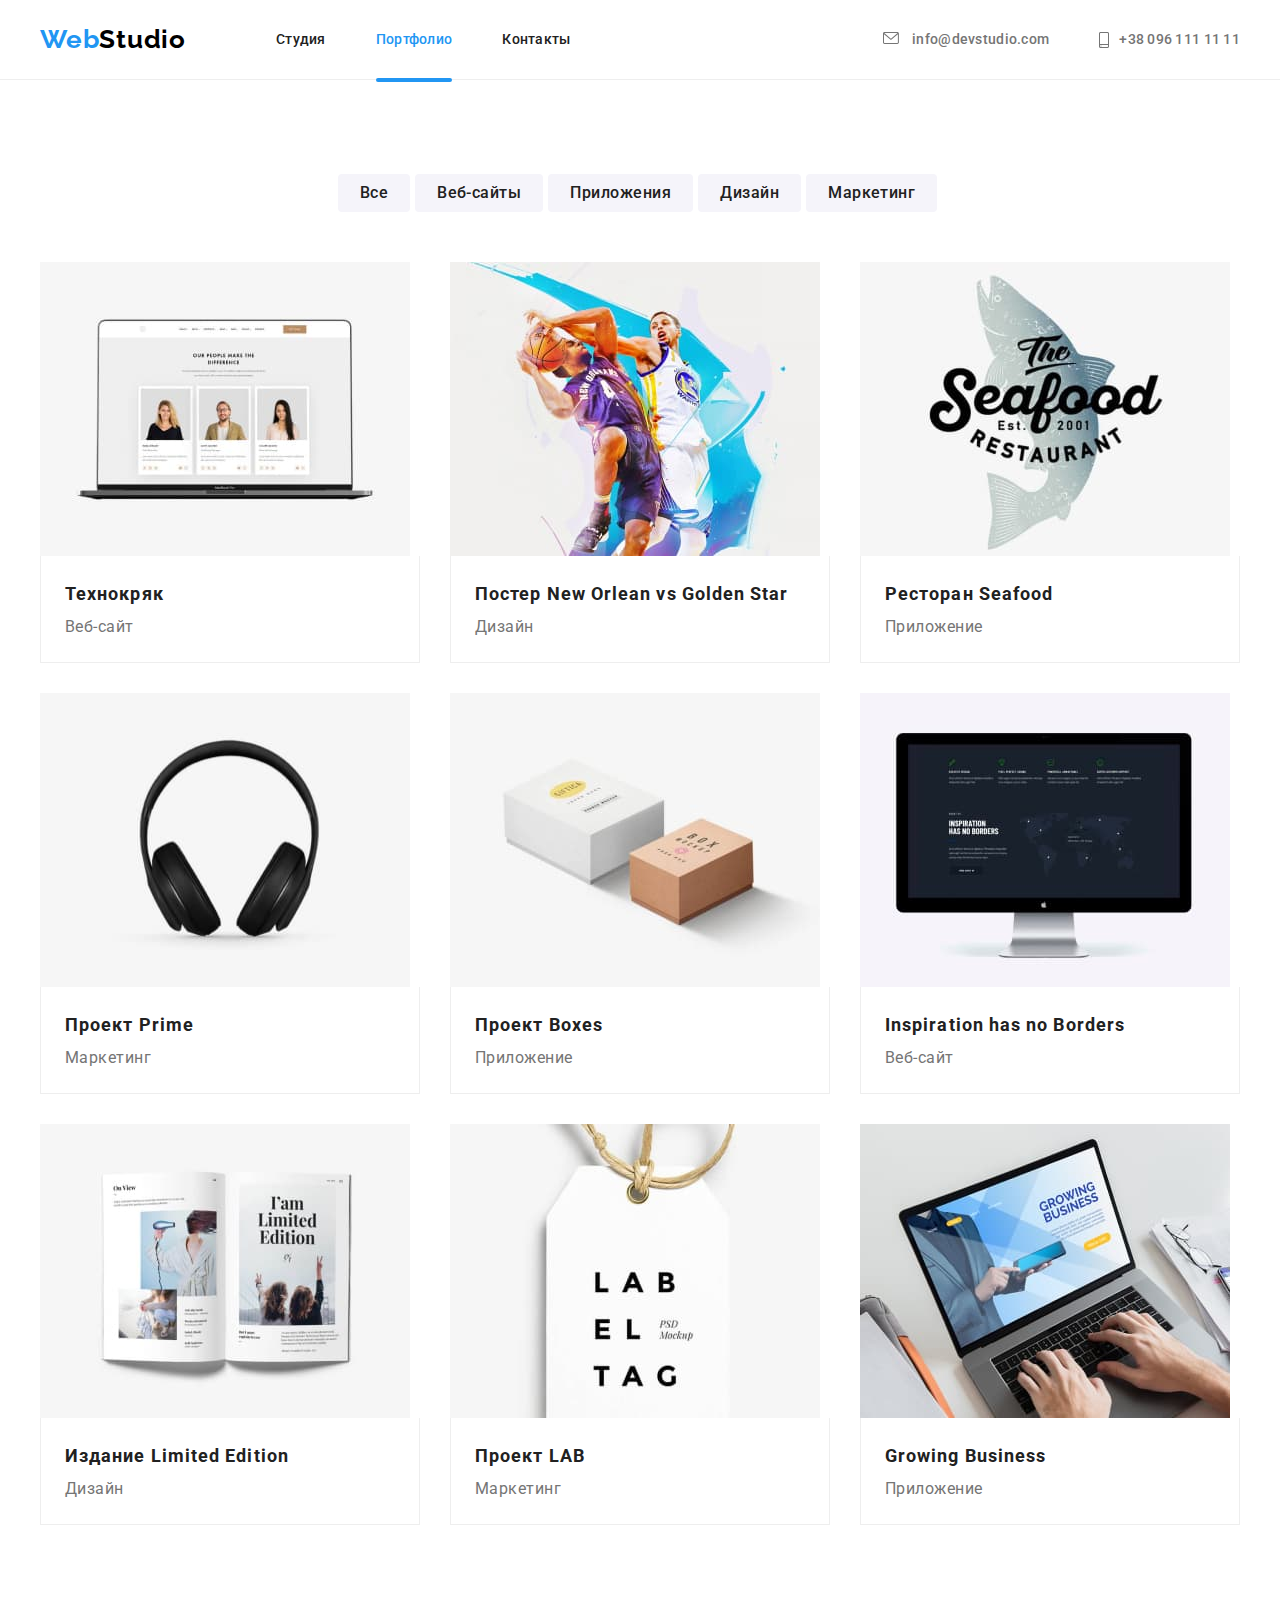
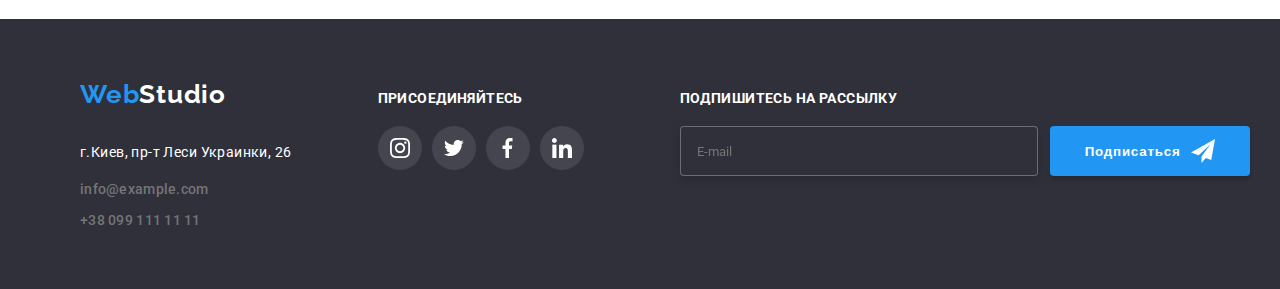
==== commit 9abc27c9: "scss_&&&" ====
--- a/portfolio.html
+++ b/portfolio.html
@@ -66,7 +66,7 @@
 
         <section class="portfolio">
             <div class="container">
-                <h1 class="visually hidden">Portfolio</h1>
+                <h1 class="visually-hidden">Portfolio</h1>
                 <div class="portfolio-buttons">
                     <ul class="portfolio-buttons-all list">
                         <li>
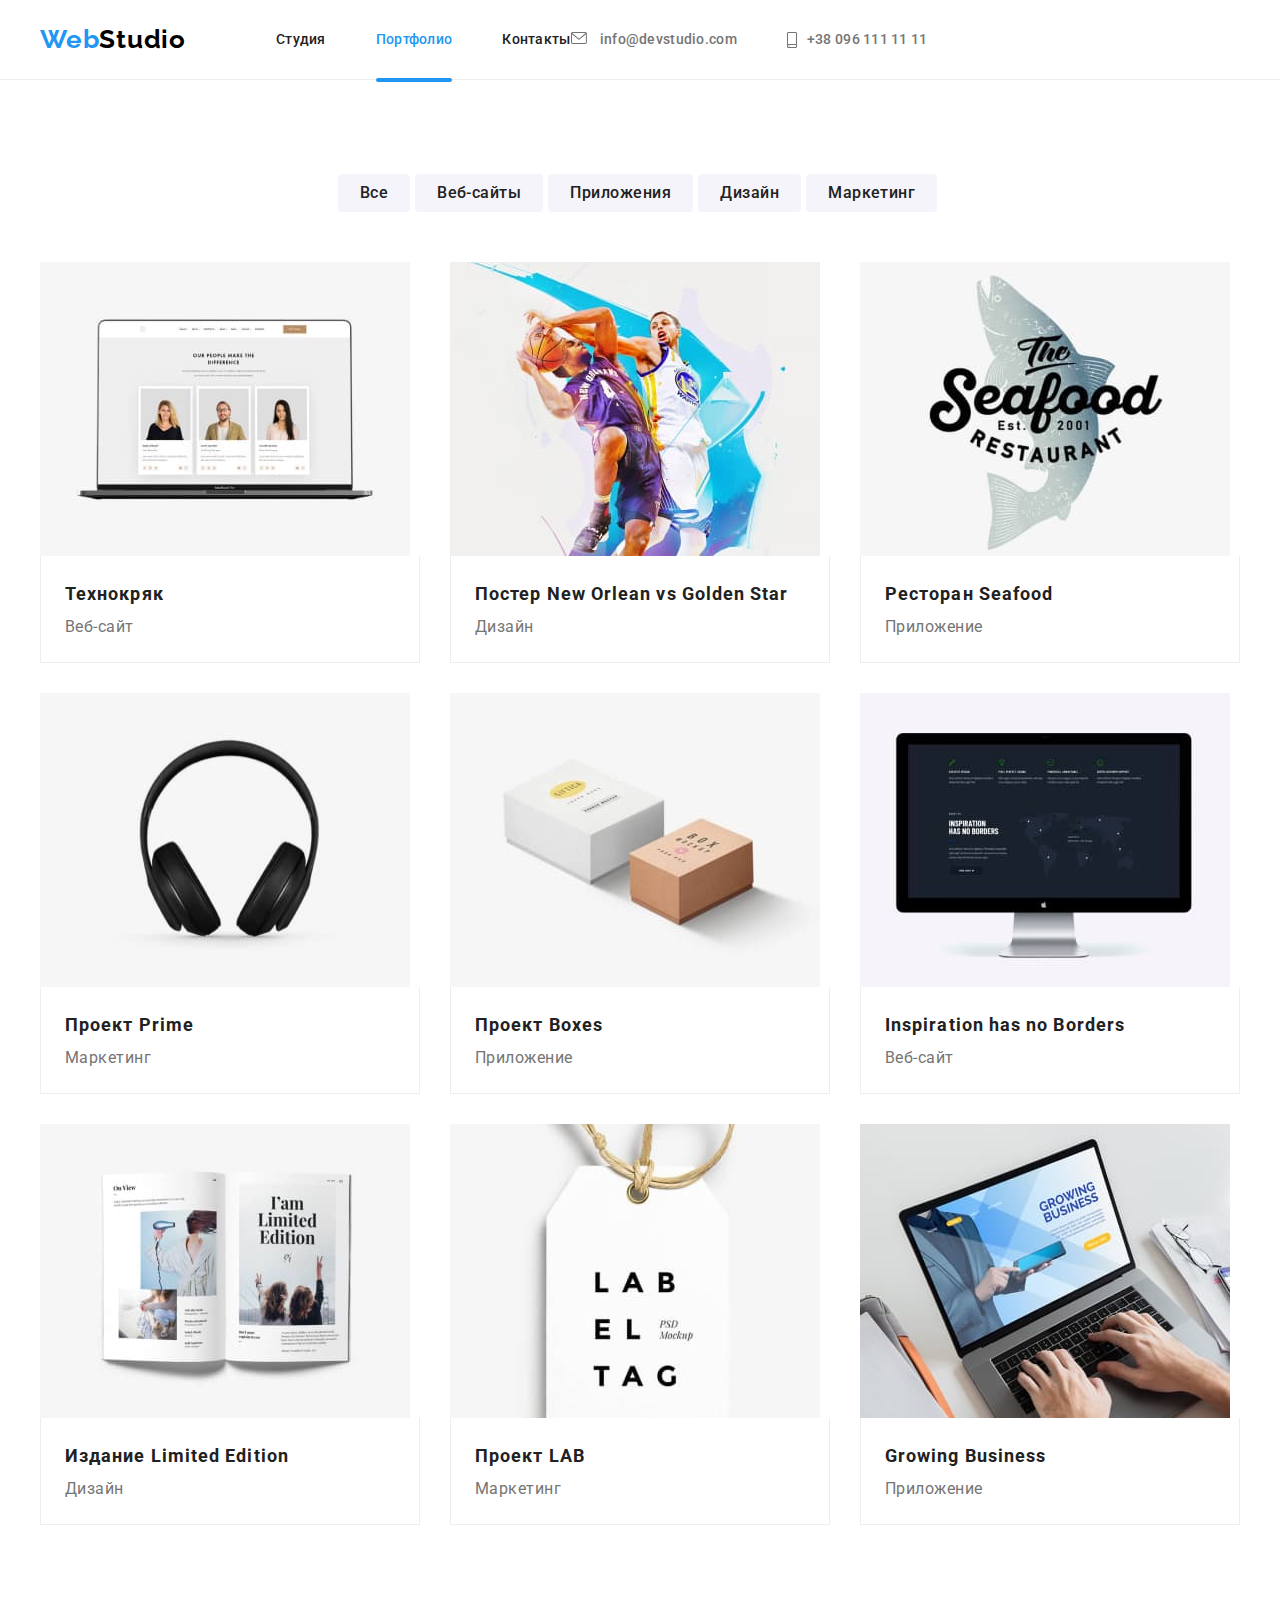
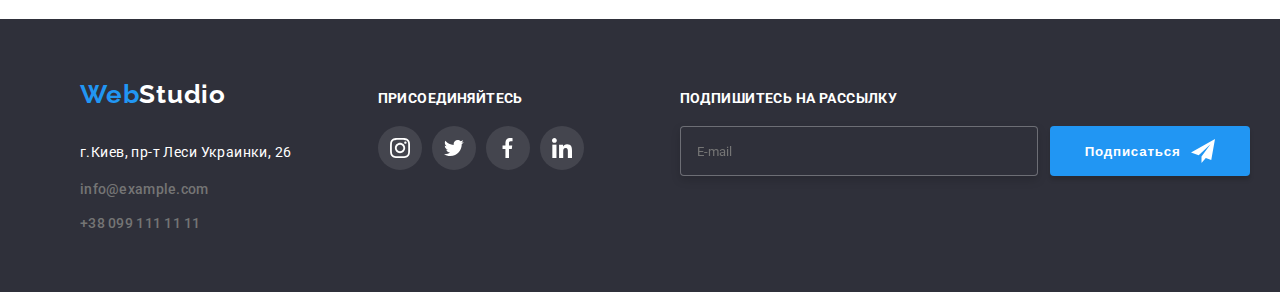
==== commit c772a72f: "BEM-start" ====
--- a/portfolio.html
+++ b/portfolio.html
@@ -18,41 +18,41 @@
 
 <body>
     <!--HEADER-->
-    <header class="page-header">
+    <header class="header">
         <div class="container header-container">
             <nav class="navigation">
                 <a class="logo link" href="./">Web<span class="logo-header-part-2">Studio</span>
                 </a>
 
-                <ul class="menu-list list">
-                    <li class="menu-item">
-                        <a class="menu-link link" href="./index.html">Студия</a>
-                    </li>
-
-                    <li class="menu-item">
-                        <a class="menu-link current link" href="./">Портфолио</a>
-                    </li>
-
-                    <li class="menu-item">
-                        <a class="menu-link link" href="./">Контакты</a>
+                <ul class="header__list list">
+                    <li class="header__item">
+                        <a class="header__link link" href="./index.html">Студия</a>
+                    </li>
+
+                    <li class="header__item">
+                        <a class="header__link current link" href="./">Портфолио</a>
+                    </li>
+
+                    <li class="header__item">
+                        <a class="header__link link" href="./">Контакты</a>
                     </li>
                 </ul>
             </nav>
 
 
-            <ul class="menu-list list">
-                <li class="menu-item">
-                    <a class="mail-link link" href="mailto:info@devstudio.com">
-                        <svg class="mail-link-svg" width=16px height=12px>
+            <ul class="header__list list">
+                <li class="header__item">
+                    <a class="header__mail link" href="mailto:info@devstudio.com">
+                        <svg class="header__mail_icon" width=16px height=12px>
                             <use href="./images/sprite.svg#icon-hr-envelope">
                             </use>
                         </svg> info@devstudio.com
                     </a>
                 </li>
 
-                <li class="menu-item">
-                    <a class="tel-link link" href="tel:+380961111111">
-                        <svg class="tel-link-svg" width=10px height=16px>
+                <li class="header__item">
+                    <a class="header__tel link" href="tel:+380961111111">
+                        <svg class="header__tel_icon" width=10px height=16px>
                             <use href="./images/sprite.svg#icon-hr-smartphone">
                             </use>
                         </svg>+38 096 111 11 11
--- a/css/main.min.css
+++ b/css/main.min.css
@@ -1,3 +1,3 @@
 :root{--main-font: "Roboto", sans-serif;--secondary-font: "Raleway", sans-serif;--accent-color: #2196F3;--main-text-color: #212121;--secondary-text-color: #757575;--accent-text-color: #ffffff;--background-color: #2F303A;--secondary-background-color: #F5F4FA}.visually-hidden{position:absolute !important;clip:rect(1px 1px 1px 1px);clip:rect(1px 1px 1px 1px);padding:0 !important;border:0 !important;height:1px !important;width:1px !important;overflow:hidden}h1,h2,h3,h4,h5,h6,p{margin-top:0;margin-bottom:0}ul,ol{margin-top:0;margin-bottom:0;padding-left:0}img{display:block;max-width:100%}.list{list-style:none}.link{text-decoration:none}body{font-family:var(--main-font);margin:0}.container{width:1200px;margin:0 auto;padding-left:15px;padding-right:15px}.backdrop{position:fixed;top:0;left:0;width:100vw;height:100vh;background-color:rgba(0,0,0,0.5);opacity:1;visibility:visible;pointer-events:auto;transition:opacity 250ms linear, - visibility 250ms linear}.is-hidden{opacity:0;visibility:hidden;pointer-events:none}.modal{position:absolute;left:50%;top:50%;width:528px;background-color:var(--accent-text-color);transform:translate(-50%, -50%);border-radius:4px;padding:40px;box-shadow:0px 1px 3px rgba(0,0,0,0.12),0px 1px 1px rgba(0,0,0,0.14),0px 2px 1px rgba(0,0,0,0.2)}.close-btn{position:absolute;top:8px;right:8px;width:30px;height:30px;padding:0;border-radius:50%;border:1px solid rgba(0,0,0,0.1);background-color:transparent;cursor:pointer;padding:0}.close-btn:hover{fill:var(--accent-color)}.modal-form{display:flex;flex-direction:column}.modal-form-head{font-weight:700;font-size:20px;text-align:center;margin-bottom:30px}.modal-form-field{position:relative;font-weight:400;font-size:12px;color:#757575;margin-bottom:16px}.field-title{margin-bottom:6px}.modal-form-input-wrapper{position:relative;margin-top:4px}.modal-form-input{box-sizing:border-box;width:100%;height:40px;border:1px solid rgba(33,33,33,0.2);border-radius:4px;margin-bottom:8px;padding-left:42px;transition:border-color 250ms linear;font-size:12px;color:#757575}.modal-form-input:focus{border-color:var(--accent-color);outline:none;cursor:pointer}.modal-form-icon{position:absolute;top:50%;left:12px;transform:translateY(-50%);display:block;transition:background-color 250ms linear}.modal-form-input:focus+.modal-form-icon{fill:var(--accent-color)}.modal-form-message{box-sizing:border-box;width:100%;height:120px;border:1px solid rgba(33,33,33,0.2);border-radius:4px;padding:12px 16px;resize:none}.modal-form-message:focus{outline:none;border-color:var(--accent-color);transition:background-color 250ms linear}.modal-form-message::placeholder{font-family:var(--main-font);color:rgba(117,117,117,0.5)}.modal-form-checkbox:checked+.modal-form-checkbox-label::before{background-color:var(--accent-color);background-image:url("../images/input-check.svg");background-position:center;background-repeat:no-repeat;border-radius:2px}.modal-form-checkbox:focus+.modal-form-checkbox-label::before{border:2px solid var(--accent-color);border-radius:2px}.modal-form-checkbox-label{display:flex;align-items:center;justify-content:center;font-family:var(--main-font);font-weight:400;line-height:1.71;letter-spacing:0.03em;font-size:14px;color:var(--secondary-text-color);margin-bottom:20px;background-position:center;background-size:cover;background-repeat:no-repeat}.modal-form-checkbox-label::before{display:block;content:"";width:16px;height:15px;border-radius:2px;border:2px solid #212121;margin-right:8px;cursor:pointer}.accept-policy{font-weight:400;line-height:1.71;letter-spacing:0.03em;font-size:14px;color:var(--secondary-text-color);display:flex;align-items:center;justify-content:center;margin-bottom:20px;background-position:center;background-size:cover;background-repeat:no-repeat}.modal-form-label-link{line-height:1.71;letter-spacing:0.03em;text-decoration-line:underline;color:var(--accent-color)}.modal-form-btn{align-items:center;width:200px;height:50px;background-color:var(--accent-color);font-family:var(--main-font);font-weight:bold;font-size:16px;line-height:1.88;letter-spacing:0.06em;color:var(--accent-text-color);cursor:pointer;border:none;border-radius:4px;margin:0 auto}.page-header{padding-top:24px;padding-bottom:24px;border-bottom:1px solid #EEEEEE}.header-container{display:flex;align-items:center}.navigation{display:flex;align-items:center}.logo{font-family:var(--secondary-font);font-weight:bold;font-size:26px;line-height:1.2;letter-spacing:0.03em;color:var(--accent-color);margin-right:90px}.logo-header-part-2{color:#000000}.menu-link{font-family:var(--main-font);font-weight:500;font-size:14px;line-height:1.14;letter-spacing:0.02em;color:var(--main-text-color);transition:color 250ms;transition-timing-function:cubic-bezier(0.4, 0, 0.2, 1)}.menu-link.current{color:var(--accent-color);position:relative}.menu-link.current::after{display:block;content:"";width:100%;height:4px;background-color:var(--accent-color);border-radius:2px;position:absolute;bottom:-34px;cursor:pointer}.menu-link:hover,.menu-link:focus{color:var(--accent-color)}.menu-link{display:flex;align-items:center}.menu-list{display:flex;align-items:center;margin-left:auto}.menu-item:not(:last-child){margin-right:50px}.menu-item{display:flex;align-items:center}.mail-link{font-family:var(--main-font);font-weight:500;font-size:14px;line-height:1.14;letter-spacing:0.02em;color:var(--secondary-text-color);transition:color 250ms;transition-timing-function:cubic-bezier(0.4, 0, 0.2, 1)}.mail-link:hover,.mail-link:focus{color:var(--accent-color)}.tel-link{font-family:var(--main-font);font-weight:500;font-size:14px;line-height:1.14;letter-spacing:0.02em;color:var(--secondary-text-color);text-align:center;display:flex;transition:color 250ms;transition-timing-function:cubic-bezier(0.4, 0, 0.2, 1)}.tel-link:hover,.tel-link:focus{color:var(--accent-color)}.mail-link-svg:hover,.mail-link-svg:focus,.tel-link-svg:hover,.tel-link-svg:focus{fill:var(--accent-color)}.mail-link-svg{fill:currentColor;margin-right:10px}.tel-link-svg{padding:0;border:0;fill:currentColor;margin-right:10px}.hero{background-color:#212121;background-image:linear-gradient(rgba(47,48,58,0.4), rgba(47,48,58,0.4)),url("../images/hero-bg.jpg");background-size:cover;text-align:center;padding-top:200px;padding-bottom:200px;max-width:2000px;margin:auto}.hero-title{width:696px;margin:0 auto;margin-bottom:42px;font-weight:900;font-size:44px;line-height:1.36;text-align:center;letter-spacing:0.06em;text-transform:uppercase;color:var(--accent-text-color)}.modal-btn{background-color:var(--accent-color);font-family:var(--main-font);font-weight:bold;font-size:16px;line-height:1.88;letter-spacing:0.06em;color:var(--accent-text-color);cursor:pointer;width:200px;padding:12px 0;border:none;border-radius:6px;filter:drop-shadow(0px 4px 4px rgba(0,0,0,0.25));animation-duration:1000ms}.our-features{padding-top:94px;padding-bottom:94px;margin:auto}.our-features-all{display:flex}.our-features-item{display:list-item}.our-features-item:not(:last-child){margin-right:30px}.our-features-title{font-family:var(--main-font);font-weight:bold;font-size:14px;line-height:1.14;letter-spacing:0.03em;text-transform:uppercase;color:var(--main-text-color);margin-bottom:20px}.our-features-description{font-family:var(--main-font);font-size:14px;line-height:1.72;letter-spacing:0.03em;color:var(--secondary-text-color);flex-basis:calc((100% - 120px) / 4)}.our-features-container{display:flex;align-items:center;justify-content:center;height:120px;width:270px;text-align:center;margin-bottom:30px;background-color:var(--secondary-background-color)}.our-features-svg{width:70px;height:70px}.what-we-do-container{padding-bottom:94px;margin:auto;position:relative}.what-we-do-all{display:flex;flex-wrap:wrap;justify-content:space-between}.what-we-do-title{font-family:var(--main-font);font-weight:bold;font-size:36px;line-height:1.67;text-align:center;letter-spacing:0.03em;color:var(--main-text-color);margin-bottom:56px}.what-we-do-item{position:relative}.what-we-do-description{position:absolute;bottom:0px;width:100%;height:70px;display:flex;align-items:center;justify-content:center;font-family:var(--main-font);font-style:normal;font-weight:bold;font-size:14px;line-height:16px;text-align:center;letter-spacing:0.03em;text-transform:uppercase;color:var(--accent-text-color);background:rgba(47,48,58,0.8)}.our-team-container{background-color:var(--secondary-background-color);text-align:center;padding-top:94px;padding-bottom:94px;margin:auto}.our-team-all{display:flex}.our-team-item:not(:last-child){margin-right:30px}.our-team-title{font-family:var(--main-font);font-weight:bold;font-size:36px;line-height:1.67;text-align:center;letter-spacing:0.03em;color:var(--main-text-color);margin-bottom:56px}.our-team-name{font-family:var(--main-font);font-weight:500;font-size:16px;line-height:1.18;letter-spacing:0.03em;color:var(--main-text-color);margin-top:30px;margin-bottom:15px}.our-team-position{font-family:var(--main-font);font-weight:normal;font-size:16px;line-height:1.18;letter-spacing:0.03em;color:var(--secondary-text-color);margin-bottom:20px}.our-team-card{background-color:#ffffff;box-shadow:0px 1px 3px rgba(0,0,0,0.12),0px 1px 1px rgba(0,0,0,0.14),0px 2px 1px rgba(0,0,0,0.2);border-radius:0px 0px 4px 4px}.team-social-list{display:flex;justify-content:space-between;padding-left:38px;padding-right:38px;padding-bottom:38px}.team-social-list-icon{width:20px;height:20px;fill:var(--secondary-text-color);transition:fill 250ms cubic-bezier(0.4, 0, 0.2, 1)}.team-social-list-link{display:flex;align-items:center;justify-content:center;width:44px;height:44px;border-radius:50%;transition:color 250ms cubic-bezier(0.4, 0, 0.2, 1)}.team-social-list-link:hover .team-social-list-icon,.team-social-list-link:focus .team-social-list-icon{fill:#ffffff;background-color:var(--accent-color);transition:background-color 250ms cubic-bezier(0.4, 0, 0.2, 1)}.team-social-list-link:hover,.team-social-list-link:focus{background-color:var(--accent-color);transition:background-color 250ms cubic-bezier(0.4, 0, 0.2, 1)}.clients-container{margin-bottom:96px}.clients-all-list{display:flex;flex-wrap:wrap;justify-content:space-between}.clients-title{font-family:var(--main-font);font-weight:bold;font-size:36px;line-height:1.67;text-align:center;letter-spacing:0.03em;color:var(--main-text-color);margin-top:94px;margin-bottom:56px}.clients-item{justify-content:center;align-items:center;width:170px;height:92px;border:1px solid #AFB1B8;border-radius:4px;cursor:pointer;transition:border 250ms cubic-bezier(0.4, 0, 0.2, 1),fill 250ms cubic-bezier(0.4, 0, 0.2, 1)}.clients-link{display:flex;justify-content:center;align-items:center;width:170px;height:92px}.clients-svg{fill:var(--secondary-text-color);transition:transform 500ms linear;transition-timing-function:cubic-bezier(0.4, 0, 0.2, 1)}.clients-item:hover .clients-svg,.clients-item:focus .clients-svg{fill:var(--accent-color)}.clients-item:hover,.clients-item:focus{border-color:var(--accent-color)}.portfolio{padding-top:94px;padding-bottom:94px}.portfolio-projects{max-width:1600px;margin:auto}.portfolio-buttons{padding-bottom:50px;margin:auto}.portfolio-buttons-all{display:flex;justify-content:center}.porfolio-buttons-item{background-color:var(--secondary-background-color);font-family:var(--main-font);font-style:normal;font-weight:500;font-size:16px;line-height:26px;text-align:center;letter-spacing:0.03em;color:var(--main-text-color);cursor:pointer;margin-right:5px;border:none;border-radius:4px;padding:6px 22px;transition:color 250ms cubic-bezier(0.4, 0, 0.2, 1)}.porfolio-buttons-item:not(:last-child){margin-right:5px}.porfolio-buttons-item.current{color:var(--accent-color)}.porfolio-buttons-item:hover,.porfolio-buttons-item:focus{background-color:var(--accent-color);color:var(--accent-text-color);box-shadow:0px 3px 1px rgba(0,0,0,0.1),0px 1px 2px rgba(0,0,0,0.08),0px 2px 2px rgba(0,0,0,0.12);transition:background-color 250ms cubic-bezier(0.4, 0, 0.2, 1),color 250ms cubic-bezier(0.4, 0, 0.2, 1)}.portfolio-name{font-family:var(--main-font);font-style:normal;font-weight:bold;font-size:18px;line-height:36px;letter-spacing:0.06em;color:var(--main-text-color)}.portfolio-type{font-family:var(--main-font);font-style:normal;font-weight:normal;font-size:16px;line-height:30px;letter-spacing:0.03em;color:var(--secondary-text-color)}.portfolio-projects-all{display:flex;flex-wrap:wrap;margin-left:-30px;margin-top:-30px}.portfolio-projects-item{flex-basis:calc((100% - 90px) / 3);margin-left:30px;margin-top:30px}.portfolio-text{padding-top:20px;padding-bottom:20px;padding-left:24px;padding-right:24px;border:1px solid #EEEEEE;border-top:none}.portfolio-projects-item:hover{box-shadow:0px 1px 1px rgba(0,0,0,0.12),0px 4px 4px rgba(0,0,0,0.06),1px 4px 6px rgba(0,0,0,0.16);cursor:pointer}.portfolio-projects-link{display:block}.portfolio-projects-img-wrapper{position:relative;overflow:hidden}.overlay{background-color:rgba(33,150,243,0.9);font-family:Roboto;font-size:18px;line-height:28px;letter-spacing:0.03em;color:var(--accent-text-color);position:absolute;overflow:auto;opacity:0;top:0;left:0;width:100%;height:100%;padding:64px 24px 64px 24px;transform:translateY(100%);transition:transform 250ms;transition-timing-function:cubic-bezier(0.4, 0, 0.2, 1)}.portfolio-projects-link:hover .overlay .portfolio-projects-link:focus .overlay{transform:translateY(0);opacity:1}.portfolio-projects-link:hover .overlay{transform:translateY(0);opacity:1}.page-footer{background-color:var(--background-color);padding-top:60px;padding-bottom:60px;margin:auto}.footer-menu{align-items:center}.logo-footer{margin-bottom:30px;display:block;font-family:var(--secondary-font);font-weight:bold;font-size:26px;line-height:1.2;letter-spacing:0.03em;color:var(--accent-color)}.logo-footer-part-2{color:var(--accent-text-color)}.address-link{font-family:var(--main-font);font-style:normal;font-weight:normal;font-size:14px;line-height:1.72;letter-spacing:0.03em;color:var(--accent-text-color);transition:color 250ms;transition-timing-function:cubic-bezier(0.4, 0, 0.2, 1)}.address-link:hover,.address-link:focus{color:var(--accent-color)}.mail-link{font-family:var(--main-font);font-weight:500;font-style:normal;font-size:14px;line-height:1.14;letter-spacing:0.02em;color:var(--secondary-text-color);transition:color 250ms;transition-timing-function:cubic-bezier(0.4, 0, 0.2, 1)}.mail-link:hover,.mail-link:focus{color:var(--accent-color)}.tel-link{font-family:var(--main-font);font-style:normal;font-weight:500;font-size:14px;line-height:1.14;letter-spacing:0.02em;color:var(--secondary-text-color);transition:color 250ms;transition-timing-function:cubic-bezier(0.4, 0, 0.2, 1)}.tel-link:hover,.tel-link:focus{color:var(--accent-color)}.menu-footer-item:not(:last-child){margin-bottom:15px}.footer{display:flex;margin-left:80px;align-items:baseline}.footer-social{margin-left:86px}.footer-social-list-title{font-weight:bold;font-size:14px;line-height:16px;letter-spacing:0.03em;text-transform:uppercase;color:var(--accent-text-color);margin-bottom:20px}.footer-social-list{display:flex}.footer-social-list-item{margin-right:10px}.footer-social-list-icon{display:flex;justify-content:center;align-items:center;width:44px;height:44px;border-radius:50%;color:var(--accent-text-color);background-color:rgba(255,255,255,0.1)}.footer-icon{fill:currentColor}.footer-social-list-icon:hover,.footer-social-list-icon:focus{fill:var(--accent-text-color);background-color:var(--accent-color);transition:background-color 250ms cubic-bezier(0.4, 0, 0.2, 1)}.footer-form{display:flex;margin-left:86px}.footer-form-title{align-items:center;font-weight:bold;font-size:14px;line-height:16px;letter-spacing:0.03em;text-transform:uppercase;color:var(--accent-text-color);margin-bottom:20px;margin-left:86px}.footer-form-input{width:358px;height:50px;border:1px solid rgba(255,255,255,0.3);box-sizing:border-box;filter:drop-shadow(0px 4px 4px rgba(0,0,0,0.15));border-radius:4px;background-color:var(--background-color);padding-left:16px;color:var(--accent-text-color)}.footer-form-input::placeholder{font-family:var(--main-font);color:var(--secondary-text-color)}.footer-form-btn{display:flex;width:200px;height:50px;background:var(--accent-color);box-shadow:0px 4px 4px rgba(0,0,0,0.15);border-radius:4px;border:transparent;align-items:center;text-align:center;justify-content:center;letter-spacing:0.06em;font-weight:bold;color:var(--accent-text-color);margin-left:12px;cursor:pointer}.footer-form-icon{width:24px;height:24px;margin-left:10px}
+ visibility 250ms linear}.is-hidden{opacity:0;visibility:hidden;pointer-events:none}.modal{position:absolute;left:50%;top:50%;width:528px;background-color:var(--accent-text-color);transform:translate(-50%, -50%);border-radius:4px;padding:40px;box-shadow:0px 1px 3px rgba(0,0,0,0.12),0px 1px 1px rgba(0,0,0,0.14),0px 2px 1px rgba(0,0,0,0.2)}.close-btn{position:absolute;top:8px;right:8px;width:30px;height:30px;padding:0;border-radius:50%;border:1px solid rgba(0,0,0,0.1);background-color:transparent;cursor:pointer;padding:0}.close-btn:hover{fill:var(--accent-color)}.modal-form{display:flex;flex-direction:column}.modal-form-head{font-weight:700;font-size:20px;text-align:center;margin-bottom:30px}.modal-form-field{position:relative;font-weight:400;font-size:12px;color:#757575;margin-bottom:16px}.field-title{margin-bottom:6px}.modal-form-input-wrapper{position:relative;margin-top:4px}.modal-form-input{box-sizing:border-box;width:100%;height:40px;border:1px solid rgba(33,33,33,0.2);border-radius:4px;margin-bottom:8px;padding-left:42px;transition:border-color 250ms linear;font-size:12px;color:var(--secondary-text-color)}.modal-form-input:focus{border-color:var(--accent-color);outline:none;cursor:pointer}.modal-form-icon{position:absolute;top:50%;left:12px;transform:translateY(-50%);display:block;transition:background-color 250ms linear}.modal-form-input:focus+.modal-form-icon{fill:var(--accent-color)}.modal-form-message{box-sizing:border-box;width:100%;height:120px;border:1px solid rgba(33,33,33,0.2);border-radius:4px;padding:12px 16px;resize:none}.modal-form-message:focus{outline:none;border-color:var(--accent-color);transition:background-color 250ms linear}.modal-form-message::placeholder{font-family:var(--main-font);color:rgba(117,117,117,0.5)}.modal-form-checkbox-label{display:flex;align-items:center;justify-content:center;font-family:var(--main-font);font-weight:400;line-height:1.71;letter-spacing:0.03em;font-size:14px;color:var(--secondary-text-color);margin-bottom:20px;background-position:center;background-size:cover;background-repeat:no-repeat}.modal-form-checkbox-label::before{display:block;content:"";width:16px;height:15px;border-radius:2px;border:2px solid var(--main-text-color);margin-right:8px;cursor:pointer}.modal-form-checkbox:checked+.modal-form-checkbox-label::before{background-color:var(--accent-color);background-image:url("../images/input-check.svg");background-position:center;background-repeat:no-repeat;border-radius:2px}.modal-form-checkbox:focus+.modal-form-checkbox-label::before{border:2px solid var(--accent-color);border-radius:2px}.accept-policy{font-weight:400;line-height:1.71;letter-spacing:0.03em;font-size:14px;color:var(--secondary-text-color);display:flex;align-items:center;justify-content:center;margin-bottom:20px;background-position:center;background-size:cover;background-repeat:no-repeat}.modal-form-label-link{line-height:1.71;letter-spacing:0.03em;text-decoration-line:underline;color:var(--accent-color)}.modal-form-btn{align-items:center;width:200px;height:50px;background-color:var(--accent-color);font-family:var(--main-font);font-weight:bold;font-size:16px;line-height:1.88;letter-spacing:0.06em;color:var(--accent-text-color);cursor:pointer;border:none;border-radius:4px;margin:0 auto}.header{padding-top:24px;padding-bottom:24px;border-bottom:1px solid #EEEEEE;justify-content:space-between}.header-container{display:flex;align-items:center}.navigation{display:flex;align-items:center}.logo{font-family:var(--secondary-font);font-weight:bold;font-size:26px;line-height:1.2;letter-spacing:0.03em;color:var(--accent-color);margin-right:90px}.logo-header-part-2{color:#000000}.header__list{display:flex;justify-content:space-between}.header__link{display:flex;align-items:center;font-family:var(--main-font);font-weight:500;font-size:14px;line-height:1.14;letter-spacing:0.02em;color:var(--main-text-color);transition:color 250ms;transition-timing-function:cubic-bezier(0.4, 0, 0.2, 1)}.header__link:hover,.header__link:focus{color:var(--accent-color)}.header__link.current{color:var(--accent-color);position:relative}.header__link.current::after{display:block;content:"";width:100%;height:4px;background-color:var(--accent-color);border-radius:2px;position:absolute;bottom:-34px;cursor:pointer}.header__item{display:flex;align-items:center}.header__item:not(:last-child){margin-right:50px}.header__mail{font-family:var(--main-font);font-weight:500;font-size:14px;line-height:1.14;letter-spacing:0.02em;color:var(--secondary-text-color);transition:color 250ms;transition-timing-function:cubic-bezier(0.4, 0, 0.2, 1)}.header__mail:hover,.header__mail:focus{color:var(--accent-color)}.header__tel{font-family:var(--main-font);font-weight:500;font-size:14px;line-height:1.14;letter-spacing:0.02em;color:var(--secondary-text-color);text-align:center;display:flex;transition:color 250ms;transition-timing-function:cubic-bezier(0.4, 0, 0.2, 1)}.header__tel:hover,.header__tel:focus{color:var(--accent-color)}.header__mail_icon{fill:currentColor;margin-right:10px}.header__mail_icon:hover,.header__mail_icon:focus{fill:var(--accent-color)}.header__tel_icon{padding:0;border:0;fill:currentColor;margin-right:10px}.header__tel_icon:hover,.header__tel_icon:focus{fill:var(--accent-color)}.hero{background-color:var(--main-text-color);background-image:linear-gradient(rgba(47,48,58,0.4), rgba(47,48,58,0.4)),url("../images/hero-bg.jpg");background-size:cover;text-align:center;padding-top:200px;padding-bottom:200px;max-width:2000px;margin:auto}.hero-title{width:696px;margin:0 auto;margin-bottom:42px;font-weight:900;font-size:44px;line-height:1.36;text-align:center;letter-spacing:0.06em;text-transform:uppercase;color:var(--accent-text-color)}.modal-btn{background-color:var(--accent-color);font-family:var(--main-font);font-weight:bold;font-size:16px;line-height:1.88;letter-spacing:0.06em;color:var(--accent-text-color);cursor:pointer;width:200px;padding:12px 0;border:none;border-radius:6px;filter:drop-shadow(0px 4px 4px rgba(0,0,0,0.25));animation-duration:1000ms}.our-features{padding-top:94px;padding-bottom:94px;margin:auto}.our-features-all{display:flex}.our-features-item{display:list-item}.our-features-item:not(:last-child){margin-right:30px}.our-features-title{font-family:var(--main-font);font-weight:bold;font-size:14px;line-height:1.14;letter-spacing:0.03em;text-transform:uppercase;color:var(--main-text-color);margin-bottom:20px}.our-features-description{font-family:var(--main-font);font-size:14px;line-height:1.72;letter-spacing:0.03em;color:var(--secondary-text-color);flex-basis:calc((100% - 120px) / 4)}.our-features-container{display:flex;align-items:center;justify-content:center;height:120px;width:270px;text-align:center;margin-bottom:30px;background-color:var(--secondary-background-color)}.our-features-svg{width:70px;height:70px}.what-we-do-container{padding-bottom:94px;margin:auto;position:relative}.what-we-do-all{display:flex;flex-wrap:wrap;justify-content:space-between}.what-we-do-title{font-family:var(--main-font);font-weight:bold;font-size:36px;line-height:1.67;text-align:center;letter-spacing:0.03em;color:var(--main-text-color);margin-bottom:56px}.what-we-do-item{position:relative}.what-we-do-description{position:absolute;bottom:0px;width:100%;height:70px;display:flex;align-items:center;justify-content:center;font-family:var(--main-font);font-style:normal;font-weight:bold;font-size:14px;line-height:16px;text-align:center;letter-spacing:0.03em;text-transform:uppercase;color:var(--accent-text-color);background:rgba(47,48,58,0.8)}.our-team-container{background-color:var(--secondary-background-color);text-align:center;padding-top:94px;padding-bottom:94px;margin:auto}.our-team-all{display:flex}.our-team-item:not(:last-child){margin-right:30px}.our-team-title{font-family:var(--main-font);font-weight:bold;font-size:36px;line-height:1.67;text-align:center;letter-spacing:0.03em;color:var(--main-text-color);margin-bottom:56px}.our-team-name{font-family:var(--main-font);font-weight:500;font-size:16px;line-height:1.18;letter-spacing:0.03em;color:var(--main-text-color);margin-top:30px;margin-bottom:15px}.our-team-position{font-family:var(--main-font);font-weight:normal;font-size:16px;line-height:1.18;letter-spacing:0.03em;color:var(--secondary-text-color);margin-bottom:20px}.our-team-card{background-color:var(--accent-text-color);box-shadow:0px 1px 3px rgba(0,0,0,0.12),0px 1px 1px rgba(0,0,0,0.14),0px 2px 1px rgba(0,0,0,0.2);border-radius:0px 0px 4px 4px}.team-social-list{display:flex;justify-content:space-between;padding-left:38px;padding-right:38px;padding-bottom:38px}.team-social-list-icon{width:20px;height:20px;fill:var(--secondary-text-color);transition:fill 250ms cubic-bezier(0.4, 0, 0.2, 1)}.team-social-list-link:hover .team-social-list-icon,.team-social-list-link:focus .team-social-list-icon{fill:var(--accent-text-color);background-color:var(--accent-color);transition:background-color 250ms cubic-bezier(0.4, 0, 0.2, 1)}.team-social-list-link{display:flex;align-items:center;justify-content:center;width:44px;height:44px;border-radius:50%;transition:color 250ms cubic-bezier(0.4, 0, 0.2, 1)}.team-social-list-link:hover,.team-social-list-link:focus{background-color:var(--accent-color);transition:background-color 250ms cubic-bezier(0.4, 0, 0.2, 1)}.clients-container{margin-bottom:96px}.clients-all-list{display:flex;flex-wrap:wrap;justify-content:space-between}.clients-title{font-family:var(--main-font);font-weight:bold;font-size:36px;line-height:1.67;text-align:center;letter-spacing:0.03em;color:var(--main-text-color);margin-top:94px;margin-bottom:56px}.clients-item{justify-content:center;align-items:center;width:170px;height:92px;border:1px solid #AFB1B8;border-radius:4px;cursor:pointer;transition:border 250ms cubic-bezier(0.4, 0, 0.2, 1),fill 250ms cubic-bezier(0.4, 0, 0.2, 1)}.clients-item:hover,.clients-item:focus{border-color:var(--accent-color)}.clients-link{display:flex;justify-content:center;align-items:center;width:170px;height:92px}.clients-svg{fill:var(--secondary-text-color);transition:transform 500ms linear;transition-timing-function:cubic-bezier(0.4, 0, 0.2, 1)}.clients-item:hover .clients-svg,.clients-item:focus .clients-svg{fill:var(--accent-color)}.portfolio{padding-top:94px;padding-bottom:94px}.portfolio-projects{max-width:1600px;margin:auto}.portfolio-buttons{padding-bottom:50px;margin:auto}.portfolio-buttons-all{display:flex;justify-content:center}.porfolio-buttons-item{background-color:var(--secondary-background-color);font-family:var(--main-font);font-style:normal;font-weight:500;font-size:16px;line-height:26px;text-align:center;letter-spacing:0.03em;color:var(--main-text-color);cursor:pointer;margin-right:5px;border:none;border-radius:4px;padding:6px 22px;transition:color 250ms cubic-bezier(0.4, 0, 0.2, 1)}.porfolio-buttons-item:not(:last-child){margin-right:5px}.porfolio-buttons-item.current{color:var(--accent-color)}.porfolio-buttons-item:hover,.porfolio-buttons-item:focus{background-color:var(--accent-color);color:var(--accent-text-color);box-shadow:0px 3px 1px rgba(0,0,0,0.1),0px 1px 2px rgba(0,0,0,0.08),0px 2px 2px rgba(0,0,0,0.12);transition:background-color 250ms cubic-bezier(0.4, 0, 0.2, 1),color 250ms cubic-bezier(0.4, 0, 0.2, 1)}.portfolio-name{font-family:var(--main-font);font-style:normal;font-weight:bold;font-size:18px;line-height:36px;letter-spacing:0.06em;color:var(--main-text-color)}.portfolio-type{font-family:var(--main-font);font-style:normal;font-weight:normal;font-size:16px;line-height:30px;letter-spacing:0.03em;color:var(--secondary-text-color)}.portfolio-projects-all{display:flex;flex-wrap:wrap;margin-left:-30px;margin-top:-30px}.portfolio-projects-item{flex-basis:calc((100% - 90px) / 3);margin-left:30px;margin-top:30px}.portfolio-projects-item:hover{box-shadow:0px 1px 1px rgba(0,0,0,0.12),0px 4px 4px rgba(0,0,0,0.06),1px 4px 6px rgba(0,0,0,0.16);cursor:pointer}.portfolio-text{padding-top:20px;padding-bottom:20px;padding-left:24px;padding-right:24px;border:1px solid #EEEEEE;border-top:none}.portfolio-projects-link{display:block}.portfolio-projects-img-wrapper{position:relative;overflow:hidden}.overlay{background-color:rgba(33,150,243,0.9);font-family:Roboto;font-size:18px;line-height:28px;letter-spacing:0.03em;color:var(--accent-text-color);position:absolute;overflow:auto;opacity:0;top:0;left:0;width:100%;height:100%;padding:64px 24px 64px 24px;transform:translateY(100%);transition:transform 250ms;transition-timing-function:cubic-bezier(0.4, 0, 0.2, 1)}.portfolio-projects-link:hover .overlay .portfolio-projects-link:focus .overlay{transform:translateY(0);opacity:1}.portfolio-projects-link:hover .overlay{transform:translateY(0);opacity:1}.page-footer{background-color:var(--background-color);padding-top:60px;padding-bottom:60px;margin:auto}.footer-menu{align-items:center}.logo-footer{margin-bottom:30px;display:block;font-family:var(--secondary-font);font-weight:bold;font-size:26px;line-height:1.2;letter-spacing:0.03em;color:var(--accent-color)}.logo-footer-part-2{color:var(--accent-text-color)}.address-link{font-family:var(--main-font);font-style:normal;font-weight:normal;font-size:14px;line-height:1.72;letter-spacing:0.03em;color:var(--accent-text-color);transition:color 250ms;transition-timing-function:cubic-bezier(0.4, 0, 0.2, 1)}.address-link:hover,.address-link:focus{color:var(--accent-color)}.mail-link{font-family:var(--main-font);font-weight:500;font-style:normal;font-size:14px;line-height:1.14;letter-spacing:0.02em;color:var(--secondary-text-color);transition:color 250ms;transition-timing-function:cubic-bezier(0.4, 0, 0.2, 1)}.mail-link:hover,.mail-link:focus{color:var(--accent-color)}.tel-link{font-family:var(--main-font);font-style:normal;font-weight:500;font-size:14px;line-height:1.14;letter-spacing:0.02em;color:var(--secondary-text-color);transition:color 250ms;transition-timing-function:cubic-bezier(0.4, 0, 0.2, 1)}.tel-link:hover,.tel-link:focus{color:var(--accent-color)}.menu-footer-item:not(:last-child){margin-bottom:15px}.footer{display:flex;margin-left:80px;align-items:baseline}.footer-social{margin-left:86px}.footer-social-list-title{font-weight:bold;font-size:14px;line-height:16px;letter-spacing:0.03em;text-transform:uppercase;color:var(--accent-text-color);margin-bottom:20px}.footer-social-list{display:flex}.footer-social-list-item{margin-right:10px}.footer-social-list-icon{display:flex;justify-content:center;align-items:center;width:44px;height:44px;border-radius:50%;color:var(--accent-text-color);background-color:rgba(255,255,255,0.1)}.footer-social-list-icon:hover,.footer-social-list-icon:focus{fill:var(--accent-text-color);background-color:var(--accent-color);transition:background-color 250ms cubic-bezier(0.4, 0, 0.2, 1)}.footer-icon{fill:currentColor}.footer-form{display:flex;margin-left:86px}.footer-form-title{align-items:center;font-weight:bold;font-size:14px;line-height:16px;letter-spacing:0.03em;text-transform:uppercase;color:var(--accent-text-color);margin-bottom:20px;margin-left:86px}.footer-form-input{width:358px;height:50px;border:1px solid rgba(255,255,255,0.3);box-sizing:border-box;filter:drop-shadow(0px 4px 4px rgba(0,0,0,0.15));border-radius:4px;background-color:var(--background-color);padding-left:16px;color:var(--accent-text-color)}.footer-form-input::placeholder{font-family:var(--main-font);color:var(--secondary-text-color)}.footer-form-btn{display:flex;width:200px;height:50px;background:var(--accent-color);box-shadow:0px 4px 4px rgba(0,0,0,0.15);border-radius:4px;border:transparent;align-items:center;text-align:center;justify-content:center;letter-spacing:0.06em;font-weight:bold;color:var(--accent-text-color);margin-left:12px;cursor:pointer}.footer-form-icon{width:24px;height:24px;margin-left:10px}
 /*# sourceMappingURL=main.min.css.map */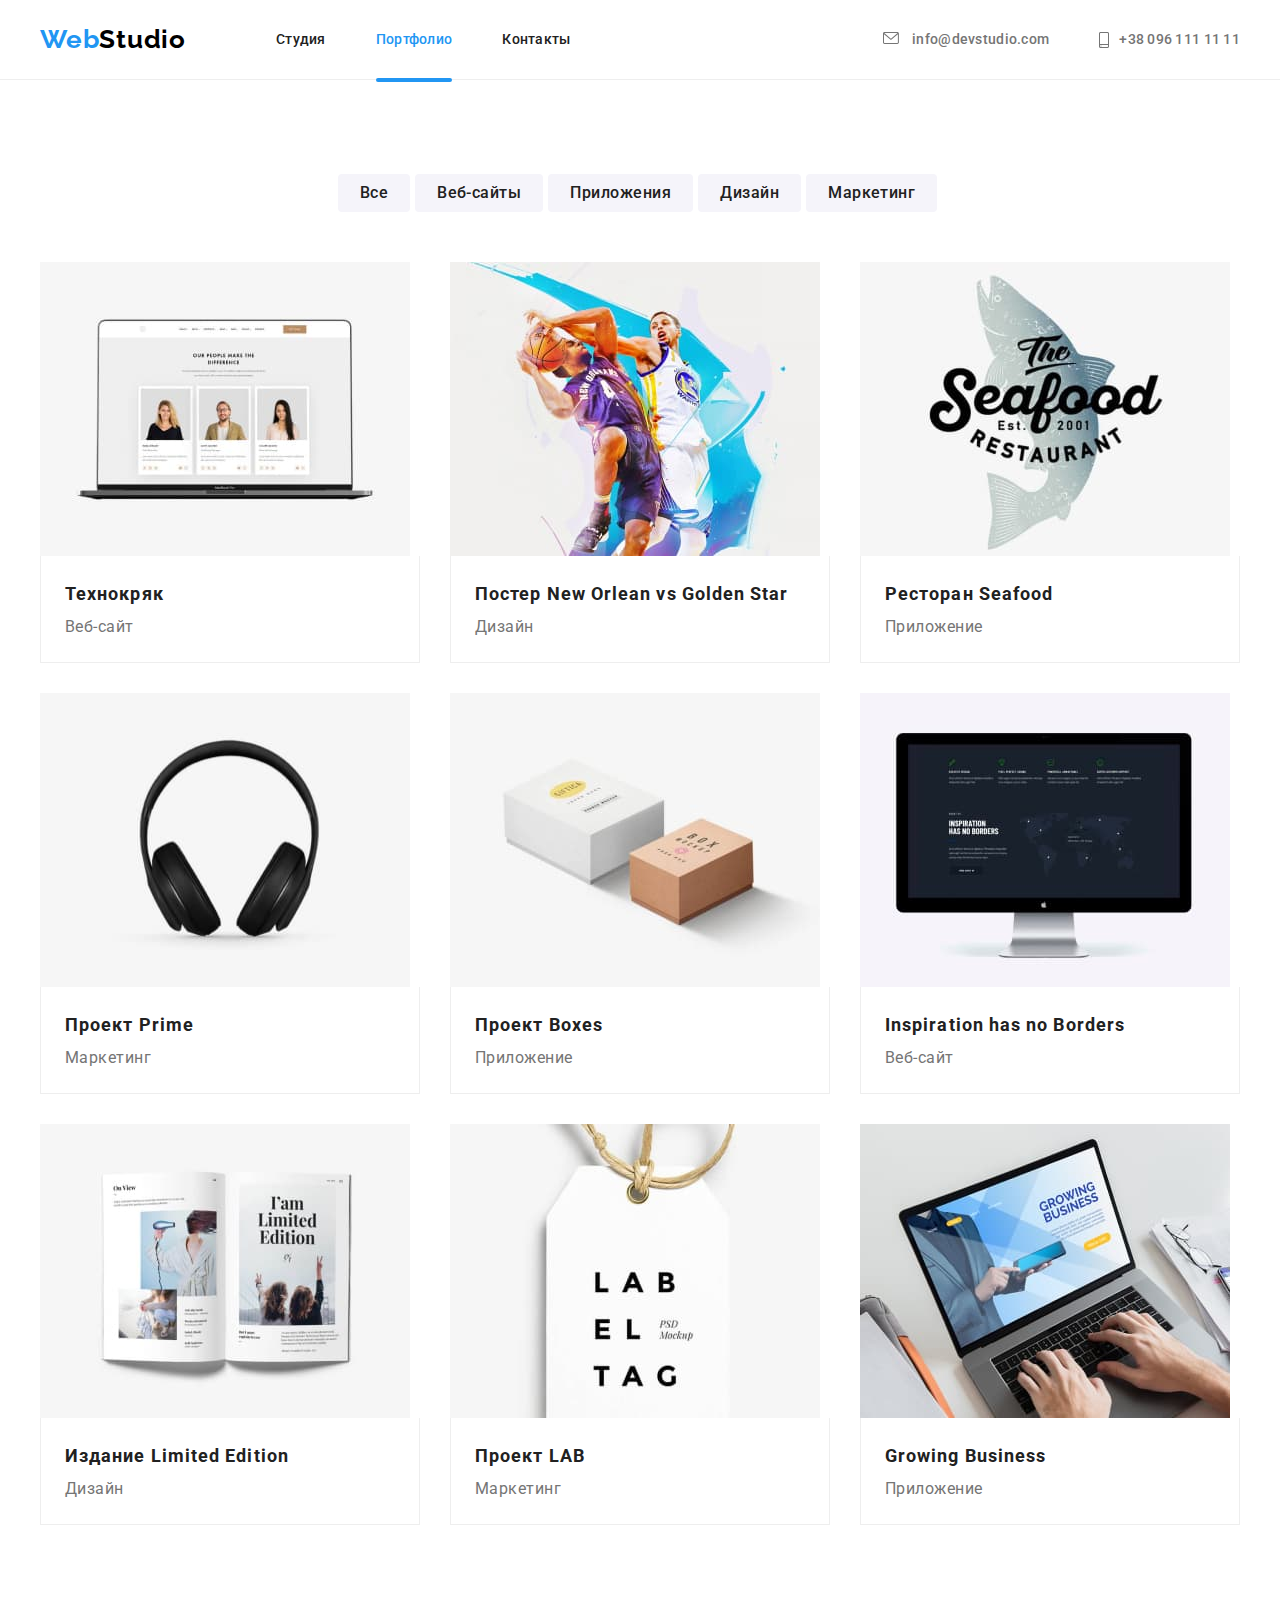
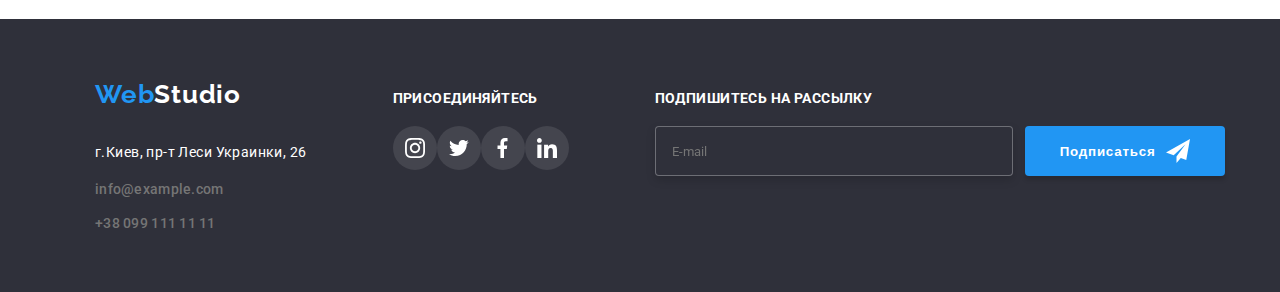
==== commit 38ab75b6: "BEM-footer" ====
--- a/portfolio.html
+++ b/portfolio.html
@@ -19,9 +19,9 @@
 <body>
     <!--HEADER-->
     <header class="header">
-        <div class="container header-container">
+        <div class="header__container container">
             <nav class="navigation">
-                <a class="logo link" href="./">Web<span class="logo-header-part-2">Studio</span>
+                <a class="header__logo link" href="./">Web<span class="header__logo_part-2">Studio</span>
                 </a>
 
                 <ul class="header__list list">
@@ -289,38 +289,37 @@
     </main>
 
     <!--FOOTER-->
-    <footer class="page-footer">
-        <div class="footer">
-            <div class="footer-container">
-                <a class="logo-footer link" href="./index.html">Web<span class="logo-footer-part-2">Studio</span>
+    <footer class="footer">
+        <div class="footer__container container">
+            <div class=>
+                <a class="footer__logo link" href="./">Web<span class="footer__logo_part-2">Studio</span>
                 </a>
                 <address>
-                    <ul class="menu-footer list">
-                        <li class="menu-footer-item">
-                            <a class="address-link link" href="https://goo.gl/maps/Fgwvw3FV3BkWmxrF7" target="blank"
+                    <ul class="footer__list list">
+                        <li class="footer__item">
+                            <a class="footer__address link" href="https://goo.gl/maps/Fgwvw3FV3BkWmxrF7" target="blank"
                                 rel="noopener noreferrer">
                                 г.Киев, пр-т Леси Украинки, 26
                             </a>
                         </li>
 
-                        <li class="menu-footer-item">
-                            <a class="mail-link link" href="mailto:info@example.com">info@example.com
-                            </a>
-                        </li>
-
-                        <li class="menu-footer-item">
-                            <a class="tel-link link" href="tel:+380991111111">+38 099 111 11 11
-                            </a>
-                        </li>
-
+                        <li class="footer__item">
+                            <a class="footer__mail link" href="mailto:info@example.com">info@example.com
+                            </a>
+                        </li>
+
+                        <li class="footer__item">
+                            <a class="footer__tel link" href="tel:+380991111111">+38 099 111 11 11
+                            </a>
+                        </li>
                     </ul>
                 </address>
             </div>
 
-            <div class="footer-social">
-                <h2 class="footer-social-list-title">Присоединяйтесь</h2>
-                <ul class="footer-social-list list">
-                    <li class="footer-social-list-item">
+            <div class="footer__social">
+                <h2 class="footer__social-list_title">Присоединяйтесь</h2>
+                <ul class="footer__social-list list">
+                    <li class="footer__social-list_item">
                         <a href="" class="footer-social-list-icon">
                             <svg class="footer-icon" width="20px" height="20px">
                                 <use href="./images/sprite.svg#icon-instagram">
--- a/css/main.min.css
+++ b/css/main.min.css
@@ -1,3 +1,3 @@
 :root{--main-font: "Roboto", sans-serif;--secondary-font: "Raleway", sans-serif;--accent-color: #2196F3;--main-text-color: #212121;--secondary-text-color: #757575;--accent-text-color: #ffffff;--background-color: #2F303A;--secondary-background-color: #F5F4FA}.visually-hidden{position:absolute !important;clip:rect(1px 1px 1px 1px);clip:rect(1px 1px 1px 1px);padding:0 !important;border:0 !important;height:1px !important;width:1px !important;overflow:hidden}h1,h2,h3,h4,h5,h6,p{margin-top:0;margin-bottom:0}ul,ol{margin-top:0;margin-bottom:0;padding-left:0}img{display:block;max-width:100%}.list{list-style:none}.link{text-decoration:none}body{font-family:var(--main-font);margin:0}.container{width:1200px;margin:0 auto;padding-left:15px;padding-right:15px}.backdrop{position:fixed;top:0;left:0;width:100vw;height:100vh;background-color:rgba(0,0,0,0.5);opacity:1;visibility:visible;pointer-events:auto;transition:opacity 250ms linear, - visibility 250ms linear}.is-hidden{opacity:0;visibility:hidden;pointer-events:none}.modal{position:absolute;left:50%;top:50%;width:528px;background-color:var(--accent-text-color);transform:translate(-50%, -50%);border-radius:4px;padding:40px;box-shadow:0px 1px 3px rgba(0,0,0,0.12),0px 1px 1px rgba(0,0,0,0.14),0px 2px 1px rgba(0,0,0,0.2)}.close-btn{position:absolute;top:8px;right:8px;width:30px;height:30px;padding:0;border-radius:50%;border:1px solid rgba(0,0,0,0.1);background-color:transparent;cursor:pointer;padding:0}.close-btn:hover{fill:var(--accent-color)}.modal-form{display:flex;flex-direction:column}.modal-form-head{font-weight:700;font-size:20px;text-align:center;margin-bottom:30px}.modal-form-field{position:relative;font-weight:400;font-size:12px;color:#757575;margin-bottom:16px}.field-title{margin-bottom:6px}.modal-form-input-wrapper{position:relative;margin-top:4px}.modal-form-input{box-sizing:border-box;width:100%;height:40px;border:1px solid rgba(33,33,33,0.2);border-radius:4px;margin-bottom:8px;padding-left:42px;transition:border-color 250ms linear;font-size:12px;color:var(--secondary-text-color)}.modal-form-input:focus{border-color:var(--accent-color);outline:none;cursor:pointer}.modal-form-icon{position:absolute;top:50%;left:12px;transform:translateY(-50%);display:block;transition:background-color 250ms linear}.modal-form-input:focus+.modal-form-icon{fill:var(--accent-color)}.modal-form-message{box-sizing:border-box;width:100%;height:120px;border:1px solid rgba(33,33,33,0.2);border-radius:4px;padding:12px 16px;resize:none}.modal-form-message:focus{outline:none;border-color:var(--accent-color);transition:background-color 250ms linear}.modal-form-message::placeholder{font-family:var(--main-font);color:rgba(117,117,117,0.5)}.modal-form-checkbox-label{display:flex;align-items:center;justify-content:center;font-family:var(--main-font);font-weight:400;line-height:1.71;letter-spacing:0.03em;font-size:14px;color:var(--secondary-text-color);margin-bottom:20px;background-position:center;background-size:cover;background-repeat:no-repeat}.modal-form-checkbox-label::before{display:block;content:"";width:16px;height:15px;border-radius:2px;border:2px solid var(--main-text-color);margin-right:8px;cursor:pointer}.modal-form-checkbox:checked+.modal-form-checkbox-label::before{background-color:var(--accent-color);background-image:url("../images/input-check.svg");background-position:center;background-repeat:no-repeat;border-radius:2px}.modal-form-checkbox:focus+.modal-form-checkbox-label::before{border:2px solid var(--accent-color);border-radius:2px}.accept-policy{font-weight:400;line-height:1.71;letter-spacing:0.03em;font-size:14px;color:var(--secondary-text-color);display:flex;align-items:center;justify-content:center;margin-bottom:20px;background-position:center;background-size:cover;background-repeat:no-repeat}.modal-form-label-link{line-height:1.71;letter-spacing:0.03em;text-decoration-line:underline;color:var(--accent-color)}.modal-form-btn{align-items:center;width:200px;height:50px;background-color:var(--accent-color);font-family:var(--main-font);font-weight:bold;font-size:16px;line-height:1.88;letter-spacing:0.06em;color:var(--accent-text-color);cursor:pointer;border:none;border-radius:4px;margin:0 auto}.header{padding-top:24px;padding-bottom:24px;border-bottom:1px solid #EEEEEE;justify-content:space-between}.header-container{display:flex;align-items:center}.navigation{display:flex;align-items:center}.logo{font-family:var(--secondary-font);font-weight:bold;font-size:26px;line-height:1.2;letter-spacing:0.03em;color:var(--accent-color);margin-right:90px}.logo-header-part-2{color:#000000}.header__list{display:flex;justify-content:space-between}.header__link{display:flex;align-items:center;font-family:var(--main-font);font-weight:500;font-size:14px;line-height:1.14;letter-spacing:0.02em;color:var(--main-text-color);transition:color 250ms;transition-timing-function:cubic-bezier(0.4, 0, 0.2, 1)}.header__link:hover,.header__link:focus{color:var(--accent-color)}.header__link.current{color:var(--accent-color);position:relative}.header__link.current::after{display:block;content:"";width:100%;height:4px;background-color:var(--accent-color);border-radius:2px;position:absolute;bottom:-34px;cursor:pointer}.header__item{display:flex;align-items:center}.header__item:not(:last-child){margin-right:50px}.header__mail{font-family:var(--main-font);font-weight:500;font-size:14px;line-height:1.14;letter-spacing:0.02em;color:var(--secondary-text-color);transition:color 250ms;transition-timing-function:cubic-bezier(0.4, 0, 0.2, 1)}.header__mail:hover,.header__mail:focus{color:var(--accent-color)}.header__tel{font-family:var(--main-font);font-weight:500;font-size:14px;line-height:1.14;letter-spacing:0.02em;color:var(--secondary-text-color);text-align:center;display:flex;transition:color 250ms;transition-timing-function:cubic-bezier(0.4, 0, 0.2, 1)}.header__tel:hover,.header__tel:focus{color:var(--accent-color)}.header__mail_icon{fill:currentColor;margin-right:10px}.header__mail_icon:hover,.header__mail_icon:focus{fill:var(--accent-color)}.header__tel_icon{padding:0;border:0;fill:currentColor;margin-right:10px}.header__tel_icon:hover,.header__tel_icon:focus{fill:var(--accent-color)}.hero{background-color:var(--main-text-color);background-image:linear-gradient(rgba(47,48,58,0.4), rgba(47,48,58,0.4)),url("../images/hero-bg.jpg");background-size:cover;text-align:center;padding-top:200px;padding-bottom:200px;max-width:2000px;margin:auto}.hero-title{width:696px;margin:0 auto;margin-bottom:42px;font-weight:900;font-size:44px;line-height:1.36;text-align:center;letter-spacing:0.06em;text-transform:uppercase;color:var(--accent-text-color)}.modal-btn{background-color:var(--accent-color);font-family:var(--main-font);font-weight:bold;font-size:16px;line-height:1.88;letter-spacing:0.06em;color:var(--accent-text-color);cursor:pointer;width:200px;padding:12px 0;border:none;border-radius:6px;filter:drop-shadow(0px 4px 4px rgba(0,0,0,0.25));animation-duration:1000ms}.our-features{padding-top:94px;padding-bottom:94px;margin:auto}.our-features-all{display:flex}.our-features-item{display:list-item}.our-features-item:not(:last-child){margin-right:30px}.our-features-title{font-family:var(--main-font);font-weight:bold;font-size:14px;line-height:1.14;letter-spacing:0.03em;text-transform:uppercase;color:var(--main-text-color);margin-bottom:20px}.our-features-description{font-family:var(--main-font);font-size:14px;line-height:1.72;letter-spacing:0.03em;color:var(--secondary-text-color);flex-basis:calc((100% - 120px) / 4)}.our-features-container{display:flex;align-items:center;justify-content:center;height:120px;width:270px;text-align:center;margin-bottom:30px;background-color:var(--secondary-background-color)}.our-features-svg{width:70px;height:70px}.what-we-do-container{padding-bottom:94px;margin:auto;position:relative}.what-we-do-all{display:flex;flex-wrap:wrap;justify-content:space-between}.what-we-do-title{font-family:var(--main-font);font-weight:bold;font-size:36px;line-height:1.67;text-align:center;letter-spacing:0.03em;color:var(--main-text-color);margin-bottom:56px}.what-we-do-item{position:relative}.what-we-do-description{position:absolute;bottom:0px;width:100%;height:70px;display:flex;align-items:center;justify-content:center;font-family:var(--main-font);font-style:normal;font-weight:bold;font-size:14px;line-height:16px;text-align:center;letter-spacing:0.03em;text-transform:uppercase;color:var(--accent-text-color);background:rgba(47,48,58,0.8)}.our-team-container{background-color:var(--secondary-background-color);text-align:center;padding-top:94px;padding-bottom:94px;margin:auto}.our-team-all{display:flex}.our-team-item:not(:last-child){margin-right:30px}.our-team-title{font-family:var(--main-font);font-weight:bold;font-size:36px;line-height:1.67;text-align:center;letter-spacing:0.03em;color:var(--main-text-color);margin-bottom:56px}.our-team-name{font-family:var(--main-font);font-weight:500;font-size:16px;line-height:1.18;letter-spacing:0.03em;color:var(--main-text-color);margin-top:30px;margin-bottom:15px}.our-team-position{font-family:var(--main-font);font-weight:normal;font-size:16px;line-height:1.18;letter-spacing:0.03em;color:var(--secondary-text-color);margin-bottom:20px}.our-team-card{background-color:var(--accent-text-color);box-shadow:0px 1px 3px rgba(0,0,0,0.12),0px 1px 1px rgba(0,0,0,0.14),0px 2px 1px rgba(0,0,0,0.2);border-radius:0px 0px 4px 4px}.team-social-list{display:flex;justify-content:space-between;padding-left:38px;padding-right:38px;padding-bottom:38px}.team-social-list-icon{width:20px;height:20px;fill:var(--secondary-text-color);transition:fill 250ms cubic-bezier(0.4, 0, 0.2, 1)}.team-social-list-link:hover .team-social-list-icon,.team-social-list-link:focus .team-social-list-icon{fill:var(--accent-text-color);background-color:var(--accent-color);transition:background-color 250ms cubic-bezier(0.4, 0, 0.2, 1)}.team-social-list-link{display:flex;align-items:center;justify-content:center;width:44px;height:44px;border-radius:50%;transition:color 250ms cubic-bezier(0.4, 0, 0.2, 1)}.team-social-list-link:hover,.team-social-list-link:focus{background-color:var(--accent-color);transition:background-color 250ms cubic-bezier(0.4, 0, 0.2, 1)}.clients-container{margin-bottom:96px}.clients-all-list{display:flex;flex-wrap:wrap;justify-content:space-between}.clients-title{font-family:var(--main-font);font-weight:bold;font-size:36px;line-height:1.67;text-align:center;letter-spacing:0.03em;color:var(--main-text-color);margin-top:94px;margin-bottom:56px}.clients-item{justify-content:center;align-items:center;width:170px;height:92px;border:1px solid #AFB1B8;border-radius:4px;cursor:pointer;transition:border 250ms cubic-bezier(0.4, 0, 0.2, 1),fill 250ms cubic-bezier(0.4, 0, 0.2, 1)}.clients-item:hover,.clients-item:focus{border-color:var(--accent-color)}.clients-link{display:flex;justify-content:center;align-items:center;width:170px;height:92px}.clients-svg{fill:var(--secondary-text-color);transition:transform 500ms linear;transition-timing-function:cubic-bezier(0.4, 0, 0.2, 1)}.clients-item:hover .clients-svg,.clients-item:focus .clients-svg{fill:var(--accent-color)}.portfolio{padding-top:94px;padding-bottom:94px}.portfolio-projects{max-width:1600px;margin:auto}.portfolio-buttons{padding-bottom:50px;margin:auto}.portfolio-buttons-all{display:flex;justify-content:center}.porfolio-buttons-item{background-color:var(--secondary-background-color);font-family:var(--main-font);font-style:normal;font-weight:500;font-size:16px;line-height:26px;text-align:center;letter-spacing:0.03em;color:var(--main-text-color);cursor:pointer;margin-right:5px;border:none;border-radius:4px;padding:6px 22px;transition:color 250ms cubic-bezier(0.4, 0, 0.2, 1)}.porfolio-buttons-item:not(:last-child){margin-right:5px}.porfolio-buttons-item.current{color:var(--accent-color)}.porfolio-buttons-item:hover,.porfolio-buttons-item:focus{background-color:var(--accent-color);color:var(--accent-text-color);box-shadow:0px 3px 1px rgba(0,0,0,0.1),0px 1px 2px rgba(0,0,0,0.08),0px 2px 2px rgba(0,0,0,0.12);transition:background-color 250ms cubic-bezier(0.4, 0, 0.2, 1),color 250ms cubic-bezier(0.4, 0, 0.2, 1)}.portfolio-name{font-family:var(--main-font);font-style:normal;font-weight:bold;font-size:18px;line-height:36px;letter-spacing:0.06em;color:var(--main-text-color)}.portfolio-type{font-family:var(--main-font);font-style:normal;font-weight:normal;font-size:16px;line-height:30px;letter-spacing:0.03em;color:var(--secondary-text-color)}.portfolio-projects-all{display:flex;flex-wrap:wrap;margin-left:-30px;margin-top:-30px}.portfolio-projects-item{flex-basis:calc((100% - 90px) / 3);margin-left:30px;margin-top:30px}.portfolio-projects-item:hover{box-shadow:0px 1px 1px rgba(0,0,0,0.12),0px 4px 4px rgba(0,0,0,0.06),1px 4px 6px rgba(0,0,0,0.16);cursor:pointer}.portfolio-text{padding-top:20px;padding-bottom:20px;padding-left:24px;padding-right:24px;border:1px solid #EEEEEE;border-top:none}.portfolio-projects-link{display:block}.portfolio-projects-img-wrapper{position:relative;overflow:hidden}.overlay{background-color:rgba(33,150,243,0.9);font-family:Roboto;font-size:18px;line-height:28px;letter-spacing:0.03em;color:var(--accent-text-color);position:absolute;overflow:auto;opacity:0;top:0;left:0;width:100%;height:100%;padding:64px 24px 64px 24px;transform:translateY(100%);transition:transform 250ms;transition-timing-function:cubic-bezier(0.4, 0, 0.2, 1)}.portfolio-projects-link:hover .overlay .portfolio-projects-link:focus .overlay{transform:translateY(0);opacity:1}.portfolio-projects-link:hover .overlay{transform:translateY(0);opacity:1}.page-footer{background-color:var(--background-color);padding-top:60px;padding-bottom:60px;margin:auto}.footer-menu{align-items:center}.logo-footer{margin-bottom:30px;display:block;font-family:var(--secondary-font);font-weight:bold;font-size:26px;line-height:1.2;letter-spacing:0.03em;color:var(--accent-color)}.logo-footer-part-2{color:var(--accent-text-color)}.address-link{font-family:var(--main-font);font-style:normal;font-weight:normal;font-size:14px;line-height:1.72;letter-spacing:0.03em;color:var(--accent-text-color);transition:color 250ms;transition-timing-function:cubic-bezier(0.4, 0, 0.2, 1)}.address-link:hover,.address-link:focus{color:var(--accent-color)}.mail-link{font-family:var(--main-font);font-weight:500;font-style:normal;font-size:14px;line-height:1.14;letter-spacing:0.02em;color:var(--secondary-text-color);transition:color 250ms;transition-timing-function:cubic-bezier(0.4, 0, 0.2, 1)}.mail-link:hover,.mail-link:focus{color:var(--accent-color)}.tel-link{font-family:var(--main-font);font-style:normal;font-weight:500;font-size:14px;line-height:1.14;letter-spacing:0.02em;color:var(--secondary-text-color);transition:color 250ms;transition-timing-function:cubic-bezier(0.4, 0, 0.2, 1)}.tel-link:hover,.tel-link:focus{color:var(--accent-color)}.menu-footer-item:not(:last-child){margin-bottom:15px}.footer{display:flex;margin-left:80px;align-items:baseline}.footer-social{margin-left:86px}.footer-social-list-title{font-weight:bold;font-size:14px;line-height:16px;letter-spacing:0.03em;text-transform:uppercase;color:var(--accent-text-color);margin-bottom:20px}.footer-social-list{display:flex}.footer-social-list-item{margin-right:10px}.footer-social-list-icon{display:flex;justify-content:center;align-items:center;width:44px;height:44px;border-radius:50%;color:var(--accent-text-color);background-color:rgba(255,255,255,0.1)}.footer-social-list-icon:hover,.footer-social-list-icon:focus{fill:var(--accent-text-color);background-color:var(--accent-color);transition:background-color 250ms cubic-bezier(0.4, 0, 0.2, 1)}.footer-icon{fill:currentColor}.footer-form{display:flex;margin-left:86px}.footer-form-title{align-items:center;font-weight:bold;font-size:14px;line-height:16px;letter-spacing:0.03em;text-transform:uppercase;color:var(--accent-text-color);margin-bottom:20px;margin-left:86px}.footer-form-input{width:358px;height:50px;border:1px solid rgba(255,255,255,0.3);box-sizing:border-box;filter:drop-shadow(0px 4px 4px rgba(0,0,0,0.15));border-radius:4px;background-color:var(--background-color);padding-left:16px;color:var(--accent-text-color)}.footer-form-input::placeholder{font-family:var(--main-font);color:var(--secondary-text-color)}.footer-form-btn{display:flex;width:200px;height:50px;background:var(--accent-color);box-shadow:0px 4px 4px rgba(0,0,0,0.15);border-radius:4px;border:transparent;align-items:center;text-align:center;justify-content:center;letter-spacing:0.06em;font-weight:bold;color:var(--accent-text-color);margin-left:12px;cursor:pointer}.footer-form-icon{width:24px;height:24px;margin-left:10px}
+ visibility 250ms linear}.is-hidden{opacity:0;visibility:hidden;pointer-events:none}.modal{position:absolute;left:50%;top:50%;width:528px;background-color:var(--accent-text-color);transform:translate(-50%, -50%);border-radius:4px;padding:40px;box-shadow:0px 1px 3px rgba(0,0,0,0.12),0px 1px 1px rgba(0,0,0,0.14),0px 2px 1px rgba(0,0,0,0.2)}.close-btn{position:absolute;top:8px;right:8px;width:30px;height:30px;padding:0;border-radius:50%;border:1px solid rgba(0,0,0,0.1);background-color:transparent;cursor:pointer;padding:0}.close-btn:hover{fill:var(--accent-color)}.modal-form{display:flex;flex-direction:column}.modal-form-head{font-weight:700;font-size:20px;text-align:center;margin-bottom:30px}.modal-form-field{position:relative;font-weight:400;font-size:12px;color:#757575;margin-bottom:16px}.field-title{margin-bottom:6px}.modal-form-input-wrapper{position:relative;margin-top:4px}.modal-form-input{box-sizing:border-box;width:100%;height:40px;border:1px solid rgba(33,33,33,0.2);border-radius:4px;margin-bottom:8px;padding-left:42px;transition:border-color 250ms linear;font-size:12px;color:var(--secondary-text-color)}.modal-form-input:focus{border-color:var(--accent-color);outline:none;cursor:pointer}.modal-form-icon{position:absolute;top:50%;left:12px;transform:translateY(-50%);display:block;transition:background-color 250ms linear}.modal-form-input:focus+.modal-form-icon{fill:var(--accent-color)}.modal-form-message{box-sizing:border-box;width:100%;height:120px;border:1px solid rgba(33,33,33,0.2);border-radius:4px;padding:12px 16px;resize:none}.modal-form-message:focus{outline:none;border-color:var(--accent-color);transition:background-color 250ms linear}.modal-form-message::placeholder{font-family:var(--main-font);color:rgba(117,117,117,0.5)}.modal-form-checkbox-label{display:flex;align-items:center;justify-content:center;font-family:var(--main-font);font-weight:400;line-height:1.71;letter-spacing:0.03em;font-size:14px;color:var(--secondary-text-color);margin-bottom:20px;background-position:center;background-size:cover;background-repeat:no-repeat}.modal-form-checkbox-label::before{display:block;content:"";width:16px;height:15px;border-radius:2px;border:2px solid var(--main-text-color);margin-right:8px;cursor:pointer}.modal-form-checkbox:checked+.modal-form-checkbox-label::before{background-color:var(--accent-color);background-image:url("../images/input-check.svg");background-position:center;background-repeat:no-repeat;border-radius:2px}.modal-form-checkbox:focus+.modal-form-checkbox-label::before{border:2px solid var(--accent-color);border-radius:2px}.accept-policy{font-weight:400;line-height:1.71;letter-spacing:0.03em;font-size:14px;color:var(--secondary-text-color);display:flex;align-items:center;justify-content:center;margin-bottom:20px;background-position:center;background-size:cover;background-repeat:no-repeat}.modal-form-label-link{line-height:1.71;letter-spacing:0.03em;text-decoration-line:underline;color:var(--accent-color)}.modal-form-btn{align-items:center;width:200px;height:50px;background-color:var(--accent-color);font-family:var(--main-font);font-weight:bold;font-size:16px;line-height:1.88;letter-spacing:0.06em;color:var(--accent-text-color);cursor:pointer;border:none;border-radius:4px;margin:0 auto}.header{padding-top:24px;padding-bottom:24px;border-bottom:1px solid #EEEEEE}.header__container{display:flex;align-items:center}.navigation{display:flex;align-items:center}.header__logo{font-family:var(--secondary-font);font-weight:bold;font-size:26px;line-height:1.2;letter-spacing:0.03em;color:var(--accent-color);margin-right:90px}.header__logo_part-2{color:#000000}.header__list{display:flex;margin-left:auto}.header__link{display:flex;align-items:center;font-family:var(--main-font);font-weight:500;font-size:14px;line-height:1.14;letter-spacing:0.02em;color:var(--main-text-color);transition:color 250ms;transition-timing-function:cubic-bezier(0.4, 0, 0.2, 1)}.header__link:hover,.header__link:focus{color:var(--accent-color)}.header__link.current{color:var(--accent-color);position:relative}.header__link.current::after{display:block;content:"";width:100%;height:4px;background-color:var(--accent-color);border-radius:2px;position:absolute;bottom:-34px;cursor:pointer}.header__item{display:flex;align-items:center}.header__item:not(:last-child){margin-right:50px}.header__mail{font-family:var(--main-font);font-weight:500;font-size:14px;line-height:1.14;letter-spacing:0.02em;color:var(--secondary-text-color);transition:color 250ms;transition-timing-function:cubic-bezier(0.4, 0, 0.2, 1)}.header__mail:hover,.header__mail:focus{color:var(--accent-color)}.header__tel{font-family:var(--main-font);font-weight:500;font-size:14px;line-height:1.14;letter-spacing:0.02em;color:var(--secondary-text-color);text-align:center;display:flex;transition:color 250ms;transition-timing-function:cubic-bezier(0.4, 0, 0.2, 1)}.header__tel:hover,.header__tel:focus{color:var(--accent-color)}.header__mail_icon{fill:currentColor;margin-right:10px}.header__mail_icon:hover,.header__mail_icon:focus{fill:var(--accent-color)}.header__tel_icon{padding:0;border:0;fill:currentColor;margin-right:10px}.header__tel_icon:hover,.header__tel_icon:focus{fill:var(--accent-color)}.hero{background-color:var(--main-text-color);background-image:linear-gradient(rgba(47,48,58,0.4), rgba(47,48,58,0.4)),url("../images/hero-bg.jpg");background-size:cover;text-align:center;padding-top:200px;padding-bottom:200px;max-width:2000px;margin:auto}.hero-title{width:696px;margin:0 auto;margin-bottom:42px;font-weight:900;font-size:44px;line-height:1.36;text-align:center;letter-spacing:0.06em;text-transform:uppercase;color:var(--accent-text-color)}.modal-btn{background-color:var(--accent-color);font-family:var(--main-font);font-weight:bold;font-size:16px;line-height:1.88;letter-spacing:0.06em;color:var(--accent-text-color);cursor:pointer;width:200px;padding:12px 0;border:none;border-radius:6px;filter:drop-shadow(0px 4px 4px rgba(0,0,0,0.25));animation-duration:1000ms}.our-features{padding-top:94px;padding-bottom:94px;margin:auto}.our-features-all{display:flex}.our-features-item{display:list-item}.our-features-item:not(:last-child){margin-right:30px}.our-features-title{font-family:var(--main-font);font-weight:bold;font-size:14px;line-height:1.14;letter-spacing:0.03em;text-transform:uppercase;color:var(--main-text-color);margin-bottom:20px}.our-features-description{font-family:var(--main-font);font-size:14px;line-height:1.72;letter-spacing:0.03em;color:var(--secondary-text-color);flex-basis:calc((100% - 120px) / 4)}.our-features-container{display:flex;align-items:center;justify-content:center;height:120px;width:270px;text-align:center;margin-bottom:30px;background-color:var(--secondary-background-color)}.our-features-svg{width:70px;height:70px}.what-we-do-container{padding-bottom:94px;margin:auto;position:relative}.what-we-do-all{display:flex;flex-wrap:wrap;justify-content:space-between}.what-we-do-title{font-family:var(--main-font);font-weight:bold;font-size:36px;line-height:1.67;text-align:center;letter-spacing:0.03em;color:var(--main-text-color);margin-bottom:56px}.what-we-do-item{position:relative}.what-we-do-description{position:absolute;bottom:0px;width:100%;height:70px;display:flex;align-items:center;justify-content:center;font-family:var(--main-font);font-style:normal;font-weight:bold;font-size:14px;line-height:16px;text-align:center;letter-spacing:0.03em;text-transform:uppercase;color:var(--accent-text-color);background:rgba(47,48,58,0.8)}.our-team-container{background-color:var(--secondary-background-color);text-align:center;padding-top:94px;padding-bottom:94px;margin:auto}.our-team-all{display:flex}.our-team-item:not(:last-child){margin-right:30px}.our-team-title{font-family:var(--main-font);font-weight:bold;font-size:36px;line-height:1.67;text-align:center;letter-spacing:0.03em;color:var(--main-text-color);margin-bottom:56px}.our-team-name{font-family:var(--main-font);font-weight:500;font-size:16px;line-height:1.18;letter-spacing:0.03em;color:var(--main-text-color);margin-top:30px;margin-bottom:15px}.our-team-position{font-family:var(--main-font);font-weight:normal;font-size:16px;line-height:1.18;letter-spacing:0.03em;color:var(--secondary-text-color);margin-bottom:20px}.our-team-card{background-color:var(--accent-text-color);box-shadow:0px 1px 3px rgba(0,0,0,0.12),0px 1px 1px rgba(0,0,0,0.14),0px 2px 1px rgba(0,0,0,0.2);border-radius:0px 0px 4px 4px}.team-social-list{display:flex;justify-content:space-between;padding-left:38px;padding-right:38px;padding-bottom:38px}.team-social-list-icon{width:20px;height:20px;fill:var(--secondary-text-color);transition:fill 250ms cubic-bezier(0.4, 0, 0.2, 1)}.team-social-list-link:hover .team-social-list-icon,.team-social-list-link:focus .team-social-list-icon{fill:var(--accent-text-color);background-color:var(--accent-color);transition:background-color 250ms cubic-bezier(0.4, 0, 0.2, 1)}.team-social-list-link{display:flex;align-items:center;justify-content:center;width:44px;height:44px;border-radius:50%;transition:color 250ms cubic-bezier(0.4, 0, 0.2, 1)}.team-social-list-link:hover,.team-social-list-link:focus{background-color:var(--accent-color);transition:background-color 250ms cubic-bezier(0.4, 0, 0.2, 1)}.clients-container{margin-bottom:96px}.clients-all-list{display:flex;flex-wrap:wrap;justify-content:space-between}.clients-title{font-family:var(--main-font);font-weight:bold;font-size:36px;line-height:1.67;text-align:center;letter-spacing:0.03em;color:var(--main-text-color);margin-top:94px;margin-bottom:56px}.clients-item{justify-content:center;align-items:center;width:170px;height:92px;border:1px solid #AFB1B8;border-radius:4px;cursor:pointer;transition:border 250ms cubic-bezier(0.4, 0, 0.2, 1),fill 250ms cubic-bezier(0.4, 0, 0.2, 1)}.clients-item:hover,.clients-item:focus{border-color:var(--accent-color)}.clients-link{display:flex;justify-content:center;align-items:center;width:170px;height:92px}.clients-svg{fill:var(--secondary-text-color);transition:transform 500ms linear;transition-timing-function:cubic-bezier(0.4, 0, 0.2, 1)}.clients-item:hover .clients-svg,.clients-item:focus .clients-svg{fill:var(--accent-color)}.portfolio{padding-top:94px;padding-bottom:94px}.portfolio-projects{max-width:1600px;margin:auto}.portfolio-buttons{padding-bottom:50px;margin:auto}.portfolio-buttons-all{display:flex;justify-content:center}.porfolio-buttons-item{background-color:var(--secondary-background-color);font-family:var(--main-font);font-style:normal;font-weight:500;font-size:16px;line-height:26px;text-align:center;letter-spacing:0.03em;color:var(--main-text-color);cursor:pointer;margin-right:5px;border:none;border-radius:4px;padding:6px 22px;transition:color 250ms cubic-bezier(0.4, 0, 0.2, 1)}.porfolio-buttons-item:not(:last-child){margin-right:5px}.porfolio-buttons-item.current{color:var(--accent-color)}.porfolio-buttons-item:hover,.porfolio-buttons-item:focus{background-color:var(--accent-color);color:var(--accent-text-color);box-shadow:0px 3px 1px rgba(0,0,0,0.1),0px 1px 2px rgba(0,0,0,0.08),0px 2px 2px rgba(0,0,0,0.12);transition:background-color 250ms cubic-bezier(0.4, 0, 0.2, 1),color 250ms cubic-bezier(0.4, 0, 0.2, 1)}.portfolio-name{font-family:var(--main-font);font-style:normal;font-weight:bold;font-size:18px;line-height:36px;letter-spacing:0.06em;color:var(--main-text-color)}.portfolio-type{font-family:var(--main-font);font-style:normal;font-weight:normal;font-size:16px;line-height:30px;letter-spacing:0.03em;color:var(--secondary-text-color)}.portfolio-projects-all{display:flex;flex-wrap:wrap;margin-left:-30px;margin-top:-30px}.portfolio-projects-item{flex-basis:calc((100% - 90px) / 3);margin-left:30px;margin-top:30px}.portfolio-projects-item:hover{box-shadow:0px 1px 1px rgba(0,0,0,0.12),0px 4px 4px rgba(0,0,0,0.06),1px 4px 6px rgba(0,0,0,0.16);cursor:pointer}.portfolio-text{padding-top:20px;padding-bottom:20px;padding-left:24px;padding-right:24px;border:1px solid #EEEEEE;border-top:none}.portfolio-projects-link{display:block}.portfolio-projects-img-wrapper{position:relative;overflow:hidden}.overlay{background-color:rgba(33,150,243,0.9);font-family:Roboto;font-size:18px;line-height:28px;letter-spacing:0.03em;color:var(--accent-text-color);position:absolute;overflow:auto;opacity:0;top:0;left:0;width:100%;height:100%;padding:64px 24px 64px 24px;transform:translateY(100%);transition:transform 250ms;transition-timing-function:cubic-bezier(0.4, 0, 0.2, 1)}.portfolio-projects-link:hover .overlay .portfolio-projects-link:focus .overlay{transform:translateY(0);opacity:1}.portfolio-projects-link:hover .overlay{transform:translateY(0);opacity:1}.footer{background-color:var(--background-color);padding-top:60px;padding-bottom:60px;margin:auto}.footer__list{align-items:center}.footer__logo{margin-bottom:30px;display:block;font-family:var(--secondary-font);font-weight:bold;font-size:26px;line-height:1.2;letter-spacing:0.03em;color:var(--accent-color)}.footer__logo_part-2{color:var(--accent-text-color)}.footer__address{font-family:var(--main-font);font-style:normal;font-weight:normal;font-size:14px;line-height:1.72;letter-spacing:0.03em;color:var(--accent-text-color);transition:color 250ms;transition-timing-function:cubic-bezier(0.4, 0, 0.2, 1)}.footer__address:hover,.footer__address:focus{color:var(--accent-color)}.footer__mail{font-family:var(--main-font);font-weight:500;font-style:normal;font-size:14px;line-height:1.14;letter-spacing:0.02em;color:var(--secondary-text-color);transition:color 250ms;transition-timing-function:cubic-bezier(0.4, 0, 0.2, 1)}.footer__mail:hover,.footer__mail:focus{color:var(--accent-color)}.footer__tel{font-family:var(--main-font);font-style:normal;font-weight:500;font-size:14px;line-height:1.14;letter-spacing:0.02em;color:var(--secondary-text-color);transition:color 250ms;transition-timing-function:cubic-bezier(0.4, 0, 0.2, 1)}.footer__tel:hover,.footer__tel:focus{color:var(--accent-color)}.footer__item:not(:last-child){margin-bottom:15px}.footer__container{display:flex;margin-left:80px;align-items:baseline}.footer__social{margin-left:86px}.footer__social-list{display:flex}.footer-social-list_item{margin-right:10px}.footer__social-list_title{font-weight:bold;font-size:14px;line-height:16px;letter-spacing:0.03em;text-transform:uppercase;color:var(--accent-text-color);margin-bottom:20px}.footer-social-list-icon{display:flex;justify-content:center;align-items:center;width:44px;height:44px;border-radius:50%;color:var(--accent-text-color);background-color:rgba(255,255,255,0.1)}.footer-social-list-icon:hover,.footer-social-list-icon:focus{fill:var(--accent-text-color);background-color:var(--accent-color);transition:background-color 250ms cubic-bezier(0.4, 0, 0.2, 1)}.footer-icon{fill:currentColor}.footer-form{display:flex;margin-left:86px}.footer-form-title{align-items:center;font-weight:bold;font-size:14px;line-height:16px;letter-spacing:0.03em;text-transform:uppercase;color:var(--accent-text-color);margin-bottom:20px;margin-left:86px}.footer-form-input{width:358px;height:50px;border:1px solid rgba(255,255,255,0.3);box-sizing:border-box;filter:drop-shadow(0px 4px 4px rgba(0,0,0,0.15));border-radius:4px;background-color:var(--background-color);padding-left:16px;color:var(--accent-text-color)}.footer-form-input::placeholder{font-family:var(--main-font);color:var(--secondary-text-color)}.footer-form-btn{display:flex;width:200px;height:50px;background:var(--accent-color);box-shadow:0px 4px 4px rgba(0,0,0,0.15);border-radius:4px;border:transparent;align-items:center;text-align:center;justify-content:center;letter-spacing:0.06em;font-weight:bold;color:var(--accent-text-color);margin-left:12px;cursor:pointer}.footer-form-icon{width:24px;height:24px;margin-left:10px}
 /*# sourceMappingURL=main.min.css.map */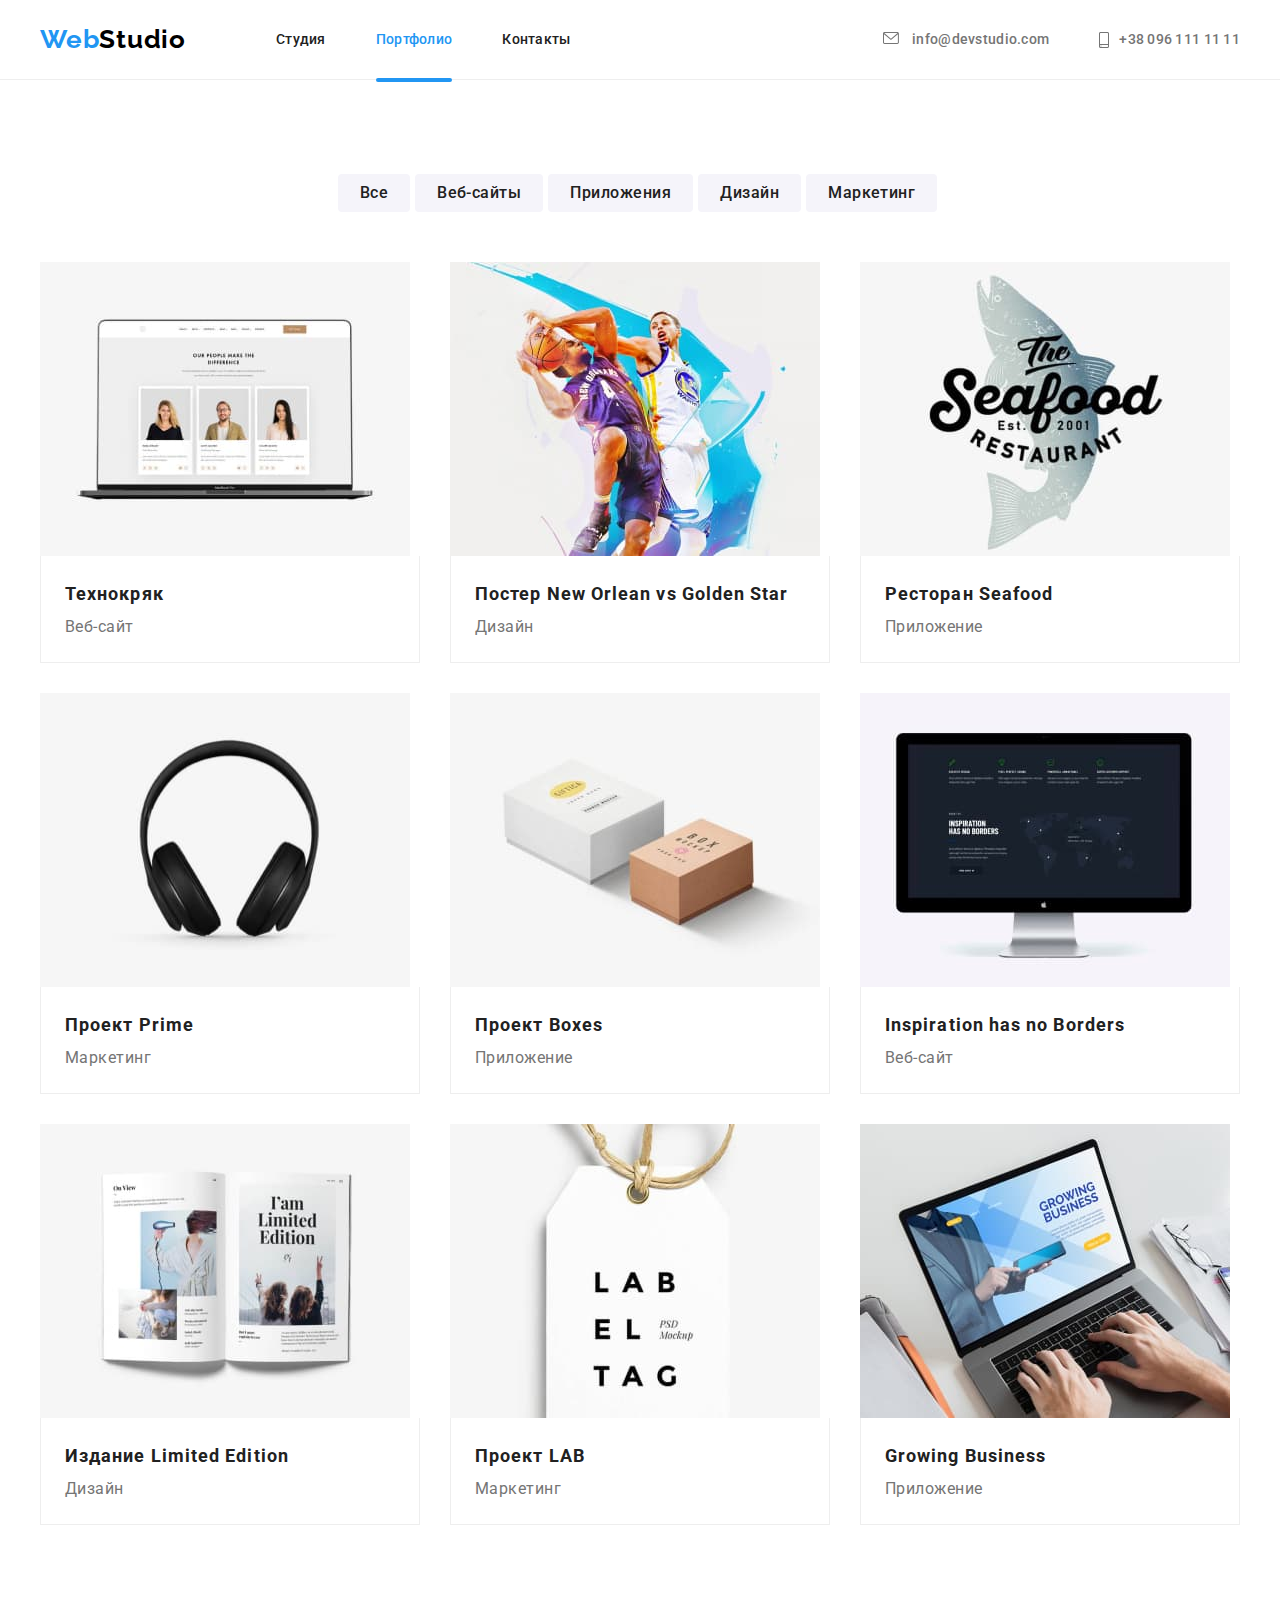
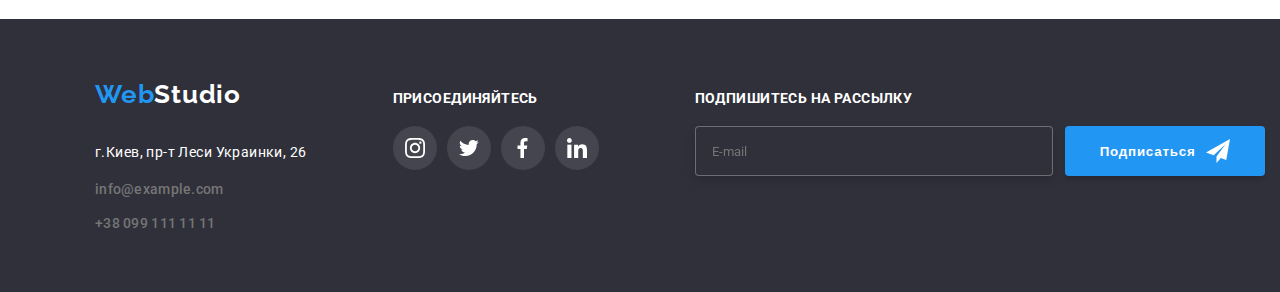
==== commit f2e33b9f: "BEM__header_footer" ====
--- a/portfolio.html
+++ b/portfolio.html
@@ -320,32 +320,32 @@
                 <h2 class="footer__social-list_title">Присоединяйтесь</h2>
                 <ul class="footer__social-list list">
                     <li class="footer__social-list_item">
-                        <a href="" class="footer-social-list-icon">
-                            <svg class="footer-icon" width="20px" height="20px">
+                        <a href="" class="footer__social-list_icon">
+                            <svg class="footer__icon" width="20px" height="20px">
                                 <use href="./images/sprite.svg#icon-instagram">
                                 </use>
                             </svg>
                         </a>
                     </li>
-                    <li class="footer-social-list-item">
-                        <a href="" class="footer-social-list-icon">
-                            <svg class="footer-icon" width="20px" height="20px">
+                    <li class="footer__social-list_item">
+                        <a href="" class="footer__social-list_icon">
+                            <svg class="footer__icon" width="20px" height="20px">
                                 <use href="./images/sprite.svg#icon-twitter">
                                 </use>
                             </svg>
                         </a>
                     </li>
-                    <li class="footer-social-list-item">
-                        <a href="" class="footer-social-list-icon">
-                            <svg class="footer-icon" width="20px" height="20px">
+                    <li class="footer__social-list_item">
+                        <a href="" class="footer__social-list_icon">
+                            <svg class="footer__icon" width="20px" height="20px">
                                 <use href="./images/sprite.svg#icon-facebook">
                                 </use>
                             </svg>
                         </a>
                     </li>
-                    <li class="footer-social-list-item">
-                        <a href="" class="footer-social-list-icon">
-                            <svg class="footer-icon" width="20px" height="20px">
+                    <li class="footer__social-list_item">
+                        <a href="" class="footer__social-list_icon">
+                            <svg class="footer__icon" width="20px" height="20px">
                                 <use href="./images/sprite.svg#icon-linkedin">
                                 </use>
                             </svg>
@@ -354,12 +354,12 @@
                 </ul>
             </div>
 
-            <div class="footer-form-holder">
-                <p class="footer-form-title">Подпишитесь на рассылку</p>
-                <form class="footer-form">
-                    <input type="email" class="footer-form-input" name="user-email" placeholder="E-mail" required="">
-                    <button type="submit" class="footer-form-btn">Подписаться
-                        <svg class="footer-form-icon">
+            <div class="footer__form_holder">
+                <p class="footer__form_title">Подпишитесь на рассылку</p>
+                <form class="footer__form">
+                    <input type="email" class="footer__form_input" name="user-email" placeholder="E-mail" required="">
+                    <button type="submit" class="footer__form_btn">Подписаться
+                        <svg class="footer__form_icon">
                             <use href="./images/sprite.svg#icon-send">
                             </use>
                         </svg>
--- a/css/main.min.css
+++ b/css/main.min.css
@@ -1,3 +1,3 @@
 :root{--main-font: "Roboto", sans-serif;--secondary-font: "Raleway", sans-serif;--accent-color: #2196F3;--main-text-color: #212121;--secondary-text-color: #757575;--accent-text-color: #ffffff;--background-color: #2F303A;--secondary-background-color: #F5F4FA}.visually-hidden{position:absolute !important;clip:rect(1px 1px 1px 1px);clip:rect(1px 1px 1px 1px);padding:0 !important;border:0 !important;height:1px !important;width:1px !important;overflow:hidden}h1,h2,h3,h4,h5,h6,p{margin-top:0;margin-bottom:0}ul,ol{margin-top:0;margin-bottom:0;padding-left:0}img{display:block;max-width:100%}.list{list-style:none}.link{text-decoration:none}body{font-family:var(--main-font);margin:0}.container{width:1200px;margin:0 auto;padding-left:15px;padding-right:15px}.backdrop{position:fixed;top:0;left:0;width:100vw;height:100vh;background-color:rgba(0,0,0,0.5);opacity:1;visibility:visible;pointer-events:auto;transition:opacity 250ms linear, - visibility 250ms linear}.is-hidden{opacity:0;visibility:hidden;pointer-events:none}.modal{position:absolute;left:50%;top:50%;width:528px;background-color:var(--accent-text-color);transform:translate(-50%, -50%);border-radius:4px;padding:40px;box-shadow:0px 1px 3px rgba(0,0,0,0.12),0px 1px 1px rgba(0,0,0,0.14),0px 2px 1px rgba(0,0,0,0.2)}.close-btn{position:absolute;top:8px;right:8px;width:30px;height:30px;padding:0;border-radius:50%;border:1px solid rgba(0,0,0,0.1);background-color:transparent;cursor:pointer;padding:0}.close-btn:hover{fill:var(--accent-color)}.modal-form{display:flex;flex-direction:column}.modal-form-head{font-weight:700;font-size:20px;text-align:center;margin-bottom:30px}.modal-form-field{position:relative;font-weight:400;font-size:12px;color:#757575;margin-bottom:16px}.field-title{margin-bottom:6px}.modal-form-input-wrapper{position:relative;margin-top:4px}.modal-form-input{box-sizing:border-box;width:100%;height:40px;border:1px solid rgba(33,33,33,0.2);border-radius:4px;margin-bottom:8px;padding-left:42px;transition:border-color 250ms linear;font-size:12px;color:var(--secondary-text-color)}.modal-form-input:focus{border-color:var(--accent-color);outline:none;cursor:pointer}.modal-form-icon{position:absolute;top:50%;left:12px;transform:translateY(-50%);display:block;transition:background-color 250ms linear}.modal-form-input:focus+.modal-form-icon{fill:var(--accent-color)}.modal-form-message{box-sizing:border-box;width:100%;height:120px;border:1px solid rgba(33,33,33,0.2);border-radius:4px;padding:12px 16px;resize:none}.modal-form-message:focus{outline:none;border-color:var(--accent-color);transition:background-color 250ms linear}.modal-form-message::placeholder{font-family:var(--main-font);color:rgba(117,117,117,0.5)}.modal-form-checkbox-label{display:flex;align-items:center;justify-content:center;font-family:var(--main-font);font-weight:400;line-height:1.71;letter-spacing:0.03em;font-size:14px;color:var(--secondary-text-color);margin-bottom:20px;background-position:center;background-size:cover;background-repeat:no-repeat}.modal-form-checkbox-label::before{display:block;content:"";width:16px;height:15px;border-radius:2px;border:2px solid var(--main-text-color);margin-right:8px;cursor:pointer}.modal-form-checkbox:checked+.modal-form-checkbox-label::before{background-color:var(--accent-color);background-image:url("../images/input-check.svg");background-position:center;background-repeat:no-repeat;border-radius:2px}.modal-form-checkbox:focus+.modal-form-checkbox-label::before{border:2px solid var(--accent-color);border-radius:2px}.accept-policy{font-weight:400;line-height:1.71;letter-spacing:0.03em;font-size:14px;color:var(--secondary-text-color);display:flex;align-items:center;justify-content:center;margin-bottom:20px;background-position:center;background-size:cover;background-repeat:no-repeat}.modal-form-label-link{line-height:1.71;letter-spacing:0.03em;text-decoration-line:underline;color:var(--accent-color)}.modal-form-btn{align-items:center;width:200px;height:50px;background-color:var(--accent-color);font-family:var(--main-font);font-weight:bold;font-size:16px;line-height:1.88;letter-spacing:0.06em;color:var(--accent-text-color);cursor:pointer;border:none;border-radius:4px;margin:0 auto}.header{padding-top:24px;padding-bottom:24px;border-bottom:1px solid #EEEEEE}.header__container{display:flex;align-items:center}.navigation{display:flex;align-items:center}.header__logo{font-family:var(--secondary-font);font-weight:bold;font-size:26px;line-height:1.2;letter-spacing:0.03em;color:var(--accent-color);margin-right:90px}.header__logo_part-2{color:#000000}.header__list{display:flex;margin-left:auto}.header__link{display:flex;align-items:center;font-family:var(--main-font);font-weight:500;font-size:14px;line-height:1.14;letter-spacing:0.02em;color:var(--main-text-color);transition:color 250ms;transition-timing-function:cubic-bezier(0.4, 0, 0.2, 1)}.header__link:hover,.header__link:focus{color:var(--accent-color)}.header__link.current{color:var(--accent-color);position:relative}.header__link.current::after{display:block;content:"";width:100%;height:4px;background-color:var(--accent-color);border-radius:2px;position:absolute;bottom:-34px;cursor:pointer}.header__item{display:flex;align-items:center}.header__item:not(:last-child){margin-right:50px}.header__mail{font-family:var(--main-font);font-weight:500;font-size:14px;line-height:1.14;letter-spacing:0.02em;color:var(--secondary-text-color);transition:color 250ms;transition-timing-function:cubic-bezier(0.4, 0, 0.2, 1)}.header__mail:hover,.header__mail:focus{color:var(--accent-color)}.header__tel{font-family:var(--main-font);font-weight:500;font-size:14px;line-height:1.14;letter-spacing:0.02em;color:var(--secondary-text-color);text-align:center;display:flex;transition:color 250ms;transition-timing-function:cubic-bezier(0.4, 0, 0.2, 1)}.header__tel:hover,.header__tel:focus{color:var(--accent-color)}.header__mail_icon{fill:currentColor;margin-right:10px}.header__mail_icon:hover,.header__mail_icon:focus{fill:var(--accent-color)}.header__tel_icon{padding:0;border:0;fill:currentColor;margin-right:10px}.header__tel_icon:hover,.header__tel_icon:focus{fill:var(--accent-color)}.hero{background-color:var(--main-text-color);background-image:linear-gradient(rgba(47,48,58,0.4), rgba(47,48,58,0.4)),url("../images/hero-bg.jpg");background-size:cover;text-align:center;padding-top:200px;padding-bottom:200px;max-width:2000px;margin:auto}.hero-title{width:696px;margin:0 auto;margin-bottom:42px;font-weight:900;font-size:44px;line-height:1.36;text-align:center;letter-spacing:0.06em;text-transform:uppercase;color:var(--accent-text-color)}.modal-btn{background-color:var(--accent-color);font-family:var(--main-font);font-weight:bold;font-size:16px;line-height:1.88;letter-spacing:0.06em;color:var(--accent-text-color);cursor:pointer;width:200px;padding:12px 0;border:none;border-radius:6px;filter:drop-shadow(0px 4px 4px rgba(0,0,0,0.25));animation-duration:1000ms}.our-features{padding-top:94px;padding-bottom:94px;margin:auto}.our-features-all{display:flex}.our-features-item{display:list-item}.our-features-item:not(:last-child){margin-right:30px}.our-features-title{font-family:var(--main-font);font-weight:bold;font-size:14px;line-height:1.14;letter-spacing:0.03em;text-transform:uppercase;color:var(--main-text-color);margin-bottom:20px}.our-features-description{font-family:var(--main-font);font-size:14px;line-height:1.72;letter-spacing:0.03em;color:var(--secondary-text-color);flex-basis:calc((100% - 120px) / 4)}.our-features-container{display:flex;align-items:center;justify-content:center;height:120px;width:270px;text-align:center;margin-bottom:30px;background-color:var(--secondary-background-color)}.our-features-svg{width:70px;height:70px}.what-we-do-container{padding-bottom:94px;margin:auto;position:relative}.what-we-do-all{display:flex;flex-wrap:wrap;justify-content:space-between}.what-we-do-title{font-family:var(--main-font);font-weight:bold;font-size:36px;line-height:1.67;text-align:center;letter-spacing:0.03em;color:var(--main-text-color);margin-bottom:56px}.what-we-do-item{position:relative}.what-we-do-description{position:absolute;bottom:0px;width:100%;height:70px;display:flex;align-items:center;justify-content:center;font-family:var(--main-font);font-style:normal;font-weight:bold;font-size:14px;line-height:16px;text-align:center;letter-spacing:0.03em;text-transform:uppercase;color:var(--accent-text-color);background:rgba(47,48,58,0.8)}.our-team-container{background-color:var(--secondary-background-color);text-align:center;padding-top:94px;padding-bottom:94px;margin:auto}.our-team-all{display:flex}.our-team-item:not(:last-child){margin-right:30px}.our-team-title{font-family:var(--main-font);font-weight:bold;font-size:36px;line-height:1.67;text-align:center;letter-spacing:0.03em;color:var(--main-text-color);margin-bottom:56px}.our-team-name{font-family:var(--main-font);font-weight:500;font-size:16px;line-height:1.18;letter-spacing:0.03em;color:var(--main-text-color);margin-top:30px;margin-bottom:15px}.our-team-position{font-family:var(--main-font);font-weight:normal;font-size:16px;line-height:1.18;letter-spacing:0.03em;color:var(--secondary-text-color);margin-bottom:20px}.our-team-card{background-color:var(--accent-text-color);box-shadow:0px 1px 3px rgba(0,0,0,0.12),0px 1px 1px rgba(0,0,0,0.14),0px 2px 1px rgba(0,0,0,0.2);border-radius:0px 0px 4px 4px}.team-social-list{display:flex;justify-content:space-between;padding-left:38px;padding-right:38px;padding-bottom:38px}.team-social-list-icon{width:20px;height:20px;fill:var(--secondary-text-color);transition:fill 250ms cubic-bezier(0.4, 0, 0.2, 1)}.team-social-list-link:hover .team-social-list-icon,.team-social-list-link:focus .team-social-list-icon{fill:var(--accent-text-color);background-color:var(--accent-color);transition:background-color 250ms cubic-bezier(0.4, 0, 0.2, 1)}.team-social-list-link{display:flex;align-items:center;justify-content:center;width:44px;height:44px;border-radius:50%;transition:color 250ms cubic-bezier(0.4, 0, 0.2, 1)}.team-social-list-link:hover,.team-social-list-link:focus{background-color:var(--accent-color);transition:background-color 250ms cubic-bezier(0.4, 0, 0.2, 1)}.clients-container{margin-bottom:96px}.clients-all-list{display:flex;flex-wrap:wrap;justify-content:space-between}.clients-title{font-family:var(--main-font);font-weight:bold;font-size:36px;line-height:1.67;text-align:center;letter-spacing:0.03em;color:var(--main-text-color);margin-top:94px;margin-bottom:56px}.clients-item{justify-content:center;align-items:center;width:170px;height:92px;border:1px solid #AFB1B8;border-radius:4px;cursor:pointer;transition:border 250ms cubic-bezier(0.4, 0, 0.2, 1),fill 250ms cubic-bezier(0.4, 0, 0.2, 1)}.clients-item:hover,.clients-item:focus{border-color:var(--accent-color)}.clients-link{display:flex;justify-content:center;align-items:center;width:170px;height:92px}.clients-svg{fill:var(--secondary-text-color);transition:transform 500ms linear;transition-timing-function:cubic-bezier(0.4, 0, 0.2, 1)}.clients-item:hover .clients-svg,.clients-item:focus .clients-svg{fill:var(--accent-color)}.portfolio{padding-top:94px;padding-bottom:94px}.portfolio-projects{max-width:1600px;margin:auto}.portfolio-buttons{padding-bottom:50px;margin:auto}.portfolio-buttons-all{display:flex;justify-content:center}.porfolio-buttons-item{background-color:var(--secondary-background-color);font-family:var(--main-font);font-style:normal;font-weight:500;font-size:16px;line-height:26px;text-align:center;letter-spacing:0.03em;color:var(--main-text-color);cursor:pointer;margin-right:5px;border:none;border-radius:4px;padding:6px 22px;transition:color 250ms cubic-bezier(0.4, 0, 0.2, 1)}.porfolio-buttons-item:not(:last-child){margin-right:5px}.porfolio-buttons-item.current{color:var(--accent-color)}.porfolio-buttons-item:hover,.porfolio-buttons-item:focus{background-color:var(--accent-color);color:var(--accent-text-color);box-shadow:0px 3px 1px rgba(0,0,0,0.1),0px 1px 2px rgba(0,0,0,0.08),0px 2px 2px rgba(0,0,0,0.12);transition:background-color 250ms cubic-bezier(0.4, 0, 0.2, 1),color 250ms cubic-bezier(0.4, 0, 0.2, 1)}.portfolio-name{font-family:var(--main-font);font-style:normal;font-weight:bold;font-size:18px;line-height:36px;letter-spacing:0.06em;color:var(--main-text-color)}.portfolio-type{font-family:var(--main-font);font-style:normal;font-weight:normal;font-size:16px;line-height:30px;letter-spacing:0.03em;color:var(--secondary-text-color)}.portfolio-projects-all{display:flex;flex-wrap:wrap;margin-left:-30px;margin-top:-30px}.portfolio-projects-item{flex-basis:calc((100% - 90px) / 3);margin-left:30px;margin-top:30px}.portfolio-projects-item:hover{box-shadow:0px 1px 1px rgba(0,0,0,0.12),0px 4px 4px rgba(0,0,0,0.06),1px 4px 6px rgba(0,0,0,0.16);cursor:pointer}.portfolio-text{padding-top:20px;padding-bottom:20px;padding-left:24px;padding-right:24px;border:1px solid #EEEEEE;border-top:none}.portfolio-projects-link{display:block}.portfolio-projects-img-wrapper{position:relative;overflow:hidden}.overlay{background-color:rgba(33,150,243,0.9);font-family:Roboto;font-size:18px;line-height:28px;letter-spacing:0.03em;color:var(--accent-text-color);position:absolute;overflow:auto;opacity:0;top:0;left:0;width:100%;height:100%;padding:64px 24px 64px 24px;transform:translateY(100%);transition:transform 250ms;transition-timing-function:cubic-bezier(0.4, 0, 0.2, 1)}.portfolio-projects-link:hover .overlay .portfolio-projects-link:focus .overlay{transform:translateY(0);opacity:1}.portfolio-projects-link:hover .overlay{transform:translateY(0);opacity:1}.footer{background-color:var(--background-color);padding-top:60px;padding-bottom:60px;margin:auto}.footer__list{align-items:center}.footer__logo{margin-bottom:30px;display:block;font-family:var(--secondary-font);font-weight:bold;font-size:26px;line-height:1.2;letter-spacing:0.03em;color:var(--accent-color)}.footer__logo_part-2{color:var(--accent-text-color)}.footer__address{font-family:var(--main-font);font-style:normal;font-weight:normal;font-size:14px;line-height:1.72;letter-spacing:0.03em;color:var(--accent-text-color);transition:color 250ms;transition-timing-function:cubic-bezier(0.4, 0, 0.2, 1)}.footer__address:hover,.footer__address:focus{color:var(--accent-color)}.footer__mail{font-family:var(--main-font);font-weight:500;font-style:normal;font-size:14px;line-height:1.14;letter-spacing:0.02em;color:var(--secondary-text-color);transition:color 250ms;transition-timing-function:cubic-bezier(0.4, 0, 0.2, 1)}.footer__mail:hover,.footer__mail:focus{color:var(--accent-color)}.footer__tel{font-family:var(--main-font);font-style:normal;font-weight:500;font-size:14px;line-height:1.14;letter-spacing:0.02em;color:var(--secondary-text-color);transition:color 250ms;transition-timing-function:cubic-bezier(0.4, 0, 0.2, 1)}.footer__tel:hover,.footer__tel:focus{color:var(--accent-color)}.footer__item:not(:last-child){margin-bottom:15px}.footer__container{display:flex;margin-left:80px;align-items:baseline}.footer__social{margin-left:86px}.footer__social-list{display:flex}.footer-social-list_item{margin-right:10px}.footer__social-list_title{font-weight:bold;font-size:14px;line-height:16px;letter-spacing:0.03em;text-transform:uppercase;color:var(--accent-text-color);margin-bottom:20px}.footer-social-list-icon{display:flex;justify-content:center;align-items:center;width:44px;height:44px;border-radius:50%;color:var(--accent-text-color);background-color:rgba(255,255,255,0.1)}.footer-social-list-icon:hover,.footer-social-list-icon:focus{fill:var(--accent-text-color);background-color:var(--accent-color);transition:background-color 250ms cubic-bezier(0.4, 0, 0.2, 1)}.footer-icon{fill:currentColor}.footer-form{display:flex;margin-left:86px}.footer-form-title{align-items:center;font-weight:bold;font-size:14px;line-height:16px;letter-spacing:0.03em;text-transform:uppercase;color:var(--accent-text-color);margin-bottom:20px;margin-left:86px}.footer-form-input{width:358px;height:50px;border:1px solid rgba(255,255,255,0.3);box-sizing:border-box;filter:drop-shadow(0px 4px 4px rgba(0,0,0,0.15));border-radius:4px;background-color:var(--background-color);padding-left:16px;color:var(--accent-text-color)}.footer-form-input::placeholder{font-family:var(--main-font);color:var(--secondary-text-color)}.footer-form-btn{display:flex;width:200px;height:50px;background:var(--accent-color);box-shadow:0px 4px 4px rgba(0,0,0,0.15);border-radius:4px;border:transparent;align-items:center;text-align:center;justify-content:center;letter-spacing:0.06em;font-weight:bold;color:var(--accent-text-color);margin-left:12px;cursor:pointer}.footer-form-icon{width:24px;height:24px;margin-left:10px}
+ visibility 250ms linear}.is-hidden{opacity:0;visibility:hidden;pointer-events:none}.modal{position:absolute;left:50%;top:50%;width:528px;background-color:var(--accent-text-color);transform:translate(-50%, -50%);border-radius:4px;padding:40px;box-shadow:0px 1px 3px rgba(0,0,0,0.12),0px 1px 1px rgba(0,0,0,0.14),0px 2px 1px rgba(0,0,0,0.2)}.close-btn{position:absolute;top:8px;right:8px;width:30px;height:30px;padding:0;border-radius:50%;border:1px solid rgba(0,0,0,0.1);background-color:transparent;cursor:pointer;padding:0}.close-btn:hover{fill:var(--accent-color)}.modal-form{display:flex;flex-direction:column}.modal-form-head{font-weight:700;font-size:20px;text-align:center;margin-bottom:30px}.modal-form-field{position:relative;font-weight:400;font-size:12px;color:#757575;margin-bottom:16px}.field-title{margin-bottom:6px}.modal-form-input-wrapper{position:relative;margin-top:4px}.modal-form-input{box-sizing:border-box;width:100%;height:40px;border:1px solid rgba(33,33,33,0.2);border-radius:4px;margin-bottom:8px;padding-left:42px;transition:border-color 250ms linear;font-size:12px;color:var(--secondary-text-color)}.modal-form-input:focus{border-color:var(--accent-color);outline:none;cursor:pointer}.modal-form-icon{position:absolute;top:50%;left:12px;transform:translateY(-50%);display:block;transition:background-color 250ms linear}.modal-form-input:focus+.modal-form-icon{fill:var(--accent-color)}.modal-form-message{box-sizing:border-box;width:100%;height:120px;border:1px solid rgba(33,33,33,0.2);border-radius:4px;padding:12px 16px;resize:none}.modal-form-message:focus{outline:none;border-color:var(--accent-color);transition:background-color 250ms linear}.modal-form-message::placeholder{font-family:var(--main-font);color:rgba(117,117,117,0.5)}.modal-form-checkbox-label{display:flex;align-items:center;justify-content:center;font-family:var(--main-font);font-weight:400;line-height:1.71;letter-spacing:0.03em;font-size:14px;color:var(--secondary-text-color);margin-bottom:20px;background-position:center;background-size:cover;background-repeat:no-repeat}.modal-form-checkbox-label::before{display:block;content:"";width:16px;height:15px;border-radius:2px;border:2px solid var(--main-text-color);margin-right:8px;cursor:pointer}.modal-form-checkbox:checked+.modal-form-checkbox-label::before{background-color:var(--accent-color);background-image:url("../images/input-check.svg");background-position:center;background-repeat:no-repeat;border-radius:2px}.modal-form-checkbox:focus+.modal-form-checkbox-label::before{border:2px solid var(--accent-color);border-radius:2px}.accept-policy{font-weight:400;line-height:1.71;letter-spacing:0.03em;font-size:14px;color:var(--secondary-text-color);display:flex;align-items:center;justify-content:center;margin-bottom:20px;background-position:center;background-size:cover;background-repeat:no-repeat}.modal-form-label-link{line-height:1.71;letter-spacing:0.03em;text-decoration-line:underline;color:var(--accent-color)}.modal-form-btn{align-items:center;width:200px;height:50px;background-color:var(--accent-color);font-family:var(--main-font);font-weight:bold;font-size:16px;line-height:1.88;letter-spacing:0.06em;color:var(--accent-text-color);cursor:pointer;border:none;border-radius:4px;margin:0 auto}.header{padding-top:24px;padding-bottom:24px;border-bottom:1px solid #EEEEEE}.header__container{display:flex;align-items:center}.navigation{display:flex;align-items:center}.header__logo{font-family:var(--secondary-font);font-weight:bold;font-size:26px;line-height:1.2;letter-spacing:0.03em;color:var(--accent-color);margin-right:90px}.header__logo_part-2{color:#000000}.header__list{display:flex;margin-left:auto}.header__link{display:flex;align-items:center;font-family:var(--main-font);font-weight:500;font-size:14px;line-height:1.14;letter-spacing:0.02em;color:var(--main-text-color);transition:color 250ms;transition-timing-function:cubic-bezier(0.4, 0, 0.2, 1)}.header__link:hover,.header__link:focus{color:var(--accent-color)}.header__link.current{color:var(--accent-color);position:relative}.header__link.current::after{display:block;content:"";width:100%;height:4px;background-color:var(--accent-color);border-radius:2px;position:absolute;bottom:-34px;cursor:pointer}.header__item{display:flex;align-items:center}.header__item:not(:last-child){margin-right:50px}.header__mail{font-family:var(--main-font);font-weight:500;font-size:14px;line-height:1.14;letter-spacing:0.02em;color:var(--secondary-text-color);transition:color 250ms;transition-timing-function:cubic-bezier(0.4, 0, 0.2, 1)}.header__mail:hover,.header__mail:focus{color:var(--accent-color)}.header__tel{font-family:var(--main-font);font-weight:500;font-size:14px;line-height:1.14;letter-spacing:0.02em;color:var(--secondary-text-color);text-align:center;display:flex;transition:color 250ms;transition-timing-function:cubic-bezier(0.4, 0, 0.2, 1)}.header__tel:hover,.header__tel:focus{color:var(--accent-color)}.header__mail_icon{fill:currentColor;margin-right:10px}.header__mail_icon:hover,.header__mail_icon:focus{fill:var(--accent-color)}.header__tel_icon{padding:0;border:0;fill:currentColor;margin-right:10px}.header__tel_icon:hover,.header__tel_icon:focus{fill:var(--accent-color)}.hero{background-color:var(--main-text-color);background-image:linear-gradient(rgba(47,48,58,0.4), rgba(47,48,58,0.4)),url("../images/hero-bg.jpg");background-size:cover;text-align:center;padding-top:200px;padding-bottom:200px;max-width:2000px;margin:auto}.hero-title{width:696px;margin:0 auto;margin-bottom:42px;font-weight:900;font-size:44px;line-height:1.36;text-align:center;letter-spacing:0.06em;text-transform:uppercase;color:var(--accent-text-color)}.modal-btn{background-color:var(--accent-color);font-family:var(--main-font);font-weight:bold;font-size:16px;line-height:1.88;letter-spacing:0.06em;color:var(--accent-text-color);cursor:pointer;width:200px;padding:12px 0;border:none;border-radius:6px;filter:drop-shadow(0px 4px 4px rgba(0,0,0,0.25));animation-duration:1000ms}.our-features{padding-top:94px;padding-bottom:94px;margin:auto}.our-features-all{display:flex}.our-features-item{display:list-item}.our-features-item:not(:last-child){margin-right:30px}.our-features-title{font-family:var(--main-font);font-weight:bold;font-size:14px;line-height:1.14;letter-spacing:0.03em;text-transform:uppercase;color:var(--main-text-color);margin-bottom:20px}.our-features-description{font-family:var(--main-font);font-size:14px;line-height:1.72;letter-spacing:0.03em;color:var(--secondary-text-color);flex-basis:calc((100% - 120px) / 4)}.our-features-container{display:flex;align-items:center;justify-content:center;height:120px;width:270px;text-align:center;margin-bottom:30px;background-color:var(--secondary-background-color)}.our-features-svg{width:70px;height:70px}.what-we-do-container{padding-bottom:94px;margin:auto;position:relative}.what-we-do-all{display:flex;flex-wrap:wrap;justify-content:space-between}.what-we-do-title{font-family:var(--main-font);font-weight:bold;font-size:36px;line-height:1.67;text-align:center;letter-spacing:0.03em;color:var(--main-text-color);margin-bottom:56px}.what-we-do-item{position:relative}.what-we-do-description{position:absolute;bottom:0px;width:100%;height:70px;display:flex;align-items:center;justify-content:center;font-family:var(--main-font);font-style:normal;font-weight:bold;font-size:14px;line-height:16px;text-align:center;letter-spacing:0.03em;text-transform:uppercase;color:var(--accent-text-color);background:rgba(47,48,58,0.8)}.our-team-container{background-color:var(--secondary-background-color);text-align:center;padding-top:94px;padding-bottom:94px;margin:auto}.our-team-all{display:flex}.our-team-item:not(:last-child){margin-right:30px}.our-team-title{font-family:var(--main-font);font-weight:bold;font-size:36px;line-height:1.67;text-align:center;letter-spacing:0.03em;color:var(--main-text-color);margin-bottom:56px}.our-team-name{font-family:var(--main-font);font-weight:500;font-size:16px;line-height:1.18;letter-spacing:0.03em;color:var(--main-text-color);margin-top:30px;margin-bottom:15px}.our-team-position{font-family:var(--main-font);font-weight:normal;font-size:16px;line-height:1.18;letter-spacing:0.03em;color:var(--secondary-text-color);margin-bottom:20px}.our-team-card{background-color:var(--accent-text-color);box-shadow:0px 1px 3px rgba(0,0,0,0.12),0px 1px 1px rgba(0,0,0,0.14),0px 2px 1px rgba(0,0,0,0.2);border-radius:0px 0px 4px 4px}.team-social-list{display:flex;justify-content:space-between;padding-left:38px;padding-right:38px;padding-bottom:38px}.team-social-list-icon{width:20px;height:20px;fill:var(--secondary-text-color);transition:fill 250ms cubic-bezier(0.4, 0, 0.2, 1)}.team-social-list-link:hover .team-social-list-icon,.team-social-list-link:focus .team-social-list-icon{fill:var(--accent-text-color);background-color:var(--accent-color);transition:background-color 250ms cubic-bezier(0.4, 0, 0.2, 1)}.team-social-list-link{display:flex;align-items:center;justify-content:center;width:44px;height:44px;border-radius:50%;transition:color 250ms cubic-bezier(0.4, 0, 0.2, 1)}.team-social-list-link:hover,.team-social-list-link:focus{background-color:var(--accent-color);transition:background-color 250ms cubic-bezier(0.4, 0, 0.2, 1)}.clients-container{margin-bottom:96px}.clients-all-list{display:flex;flex-wrap:wrap;justify-content:space-between}.clients-title{font-family:var(--main-font);font-weight:bold;font-size:36px;line-height:1.67;text-align:center;letter-spacing:0.03em;color:var(--main-text-color);margin-top:94px;margin-bottom:56px}.clients-item{justify-content:center;align-items:center;width:170px;height:92px;border:1px solid #AFB1B8;border-radius:4px;cursor:pointer;transition:border 250ms cubic-bezier(0.4, 0, 0.2, 1),fill 250ms cubic-bezier(0.4, 0, 0.2, 1)}.clients-item:hover,.clients-item:focus{border-color:var(--accent-color)}.clients-link{display:flex;justify-content:center;align-items:center;width:170px;height:92px}.clients-svg{fill:var(--secondary-text-color);transition:transform 500ms linear;transition-timing-function:cubic-bezier(0.4, 0, 0.2, 1)}.clients-item:hover .clients-svg,.clients-item:focus .clients-svg{fill:var(--accent-color)}.portfolio{padding-top:94px;padding-bottom:94px}.portfolio-projects{max-width:1600px;margin:auto}.portfolio-buttons{padding-bottom:50px;margin:auto}.portfolio-buttons-all{display:flex;justify-content:center}.porfolio-buttons-item{background-color:var(--secondary-background-color);font-family:var(--main-font);font-style:normal;font-weight:500;font-size:16px;line-height:26px;text-align:center;letter-spacing:0.03em;color:var(--main-text-color);cursor:pointer;margin-right:5px;border:none;border-radius:4px;padding:6px 22px;transition:color 250ms cubic-bezier(0.4, 0, 0.2, 1)}.porfolio-buttons-item:not(:last-child){margin-right:5px}.porfolio-buttons-item.current{color:var(--accent-color)}.porfolio-buttons-item:hover,.porfolio-buttons-item:focus{background-color:var(--accent-color);color:var(--accent-text-color);box-shadow:0px 3px 1px rgba(0,0,0,0.1),0px 1px 2px rgba(0,0,0,0.08),0px 2px 2px rgba(0,0,0,0.12);transition:background-color 250ms cubic-bezier(0.4, 0, 0.2, 1),color 250ms cubic-bezier(0.4, 0, 0.2, 1)}.portfolio-name{font-family:var(--main-font);font-style:normal;font-weight:bold;font-size:18px;line-height:36px;letter-spacing:0.06em;color:var(--main-text-color)}.portfolio-type{font-family:var(--main-font);font-style:normal;font-weight:normal;font-size:16px;line-height:30px;letter-spacing:0.03em;color:var(--secondary-text-color)}.portfolio-projects-all{display:flex;flex-wrap:wrap;margin-left:-30px;margin-top:-30px}.portfolio-projects-item{flex-basis:calc((100% - 90px) / 3);margin-left:30px;margin-top:30px}.portfolio-projects-item:hover{box-shadow:0px 1px 1px rgba(0,0,0,0.12),0px 4px 4px rgba(0,0,0,0.06),1px 4px 6px rgba(0,0,0,0.16);cursor:pointer}.portfolio-text{padding-top:20px;padding-bottom:20px;padding-left:24px;padding-right:24px;border:1px solid #EEEEEE;border-top:none}.portfolio-projects-link{display:block}.portfolio-projects-img-wrapper{position:relative;overflow:hidden}.overlay{background-color:rgba(33,150,243,0.9);font-family:Roboto;font-size:18px;line-height:28px;letter-spacing:0.03em;color:var(--accent-text-color);position:absolute;overflow:auto;opacity:0;top:0;left:0;width:100%;height:100%;padding:64px 24px 64px 24px;transform:translateY(100%);transition:transform 250ms;transition-timing-function:cubic-bezier(0.4, 0, 0.2, 1)}.portfolio-projects-link:hover .overlay .portfolio-projects-link:focus .overlay{transform:translateY(0);opacity:1}.portfolio-projects-link:hover .overlay{transform:translateY(0);opacity:1}.footer{background-color:var(--background-color);padding-top:60px;padding-bottom:60px;margin:auto}.footer__list{align-items:center}.footer__logo{margin-bottom:30px;display:block;font-family:var(--secondary-font);font-weight:bold;font-size:26px;line-height:1.2;letter-spacing:0.03em;color:var(--accent-color)}.footer__logo_part-2{color:var(--accent-text-color)}.footer__address{font-family:var(--main-font);font-style:normal;font-weight:normal;font-size:14px;line-height:1.72;letter-spacing:0.03em;color:var(--accent-text-color);transition:color 250ms;transition-timing-function:cubic-bezier(0.4, 0, 0.2, 1)}.footer__address:hover,.footer__address:focus{color:var(--accent-color)}.footer__mail{font-family:var(--main-font);font-weight:500;font-style:normal;font-size:14px;line-height:1.14;letter-spacing:0.02em;color:var(--secondary-text-color);transition:color 250ms;transition-timing-function:cubic-bezier(0.4, 0, 0.2, 1)}.footer__mail:hover,.footer__mail:focus{color:var(--accent-color)}.footer__tel{font-family:var(--main-font);font-style:normal;font-weight:500;font-size:14px;line-height:1.14;letter-spacing:0.02em;color:var(--secondary-text-color);transition:color 250ms;transition-timing-function:cubic-bezier(0.4, 0, 0.2, 1)}.footer__tel:hover,.footer__tel:focus{color:var(--accent-color)}.footer__item:not(:last-child){margin-bottom:15px}.footer__container{display:flex;margin-left:80px;align-items:baseline}.footer__social{margin-left:86px}.footer__social-list{display:flex}.footer__social-list_item{margin-right:10px}.footer__social-list_title{font-weight:bold;font-size:14px;line-height:16px;letter-spacing:0.03em;text-transform:uppercase;color:var(--accent-text-color);margin-bottom:20px}.footer__social-list_icon{display:flex;justify-content:center;align-items:center;width:44px;height:44px;border-radius:50%;color:var(--accent-text-color);background-color:rgba(255,255,255,0.1)}.footer__social-list_icon:hover,.footer__social-list_icon:focus{fill:var(--accent-text-color);background-color:var(--accent-color);transition:background-color 250ms cubic-bezier(0.4, 0, 0.2, 1)}.footer__icon{fill:currentColor}.footer__form{display:flex;margin-left:86px}.footer__form_title{align-items:center;font-weight:bold;font-size:14px;line-height:16px;letter-spacing:0.03em;text-transform:uppercase;color:var(--accent-text-color);margin-bottom:20px;margin-left:86px}.footer__form_input{width:358px;height:50px;border:1px solid rgba(255,255,255,0.3);box-sizing:border-box;filter:drop-shadow(0px 4px 4px rgba(0,0,0,0.15));border-radius:4px;background-color:var(--background-color);padding-left:16px;color:var(--accent-text-color)}.footer__form_input::placeholder{font-family:var(--main-font);color:var(--secondary-text-color)}.footer__form_btn{display:flex;width:200px;height:50px;background:var(--accent-color);box-shadow:0px 4px 4px rgba(0,0,0,0.15);border-radius:4px;border:transparent;align-items:center;text-align:center;justify-content:center;letter-spacing:0.06em;font-weight:bold;color:var(--accent-text-color);margin-left:12px;cursor:pointer}.footer__form_icon{width:24px;height:24px;margin-left:10px}
 /*# sourceMappingURL=main.min.css.map */